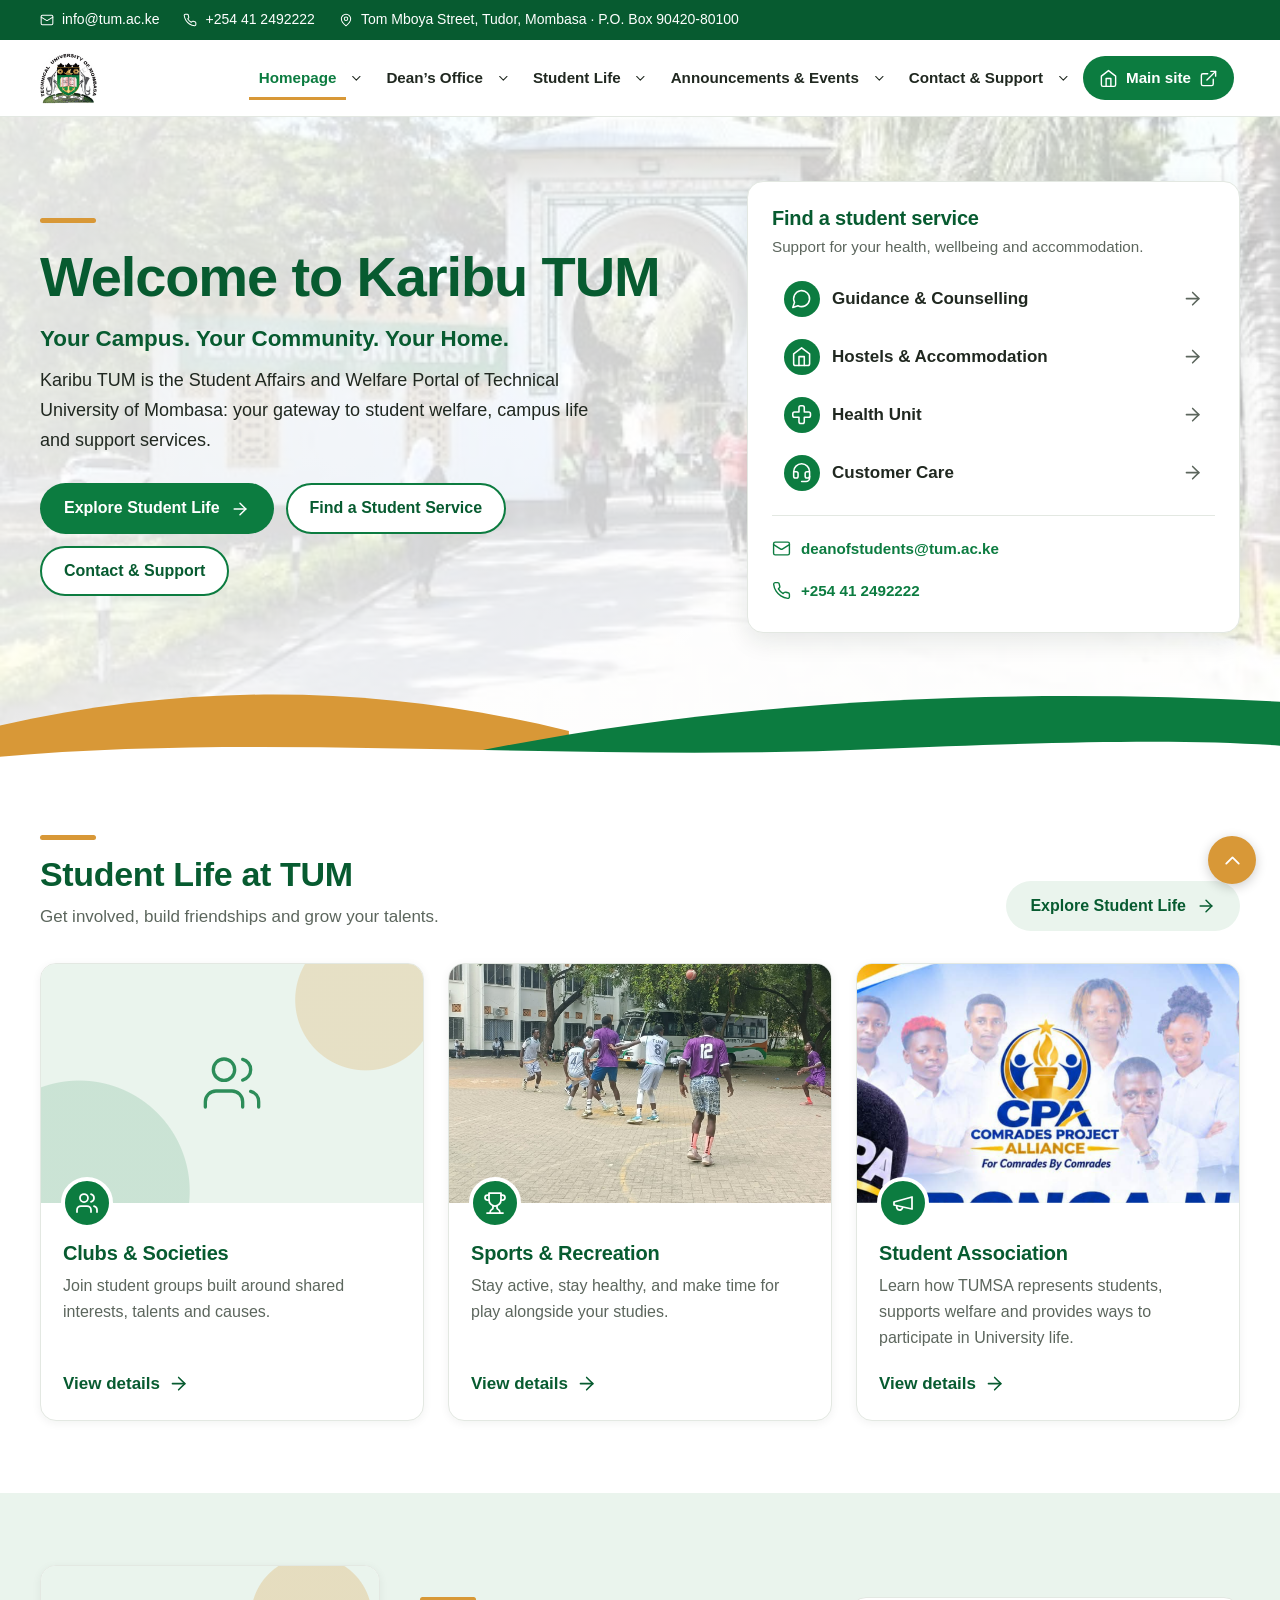
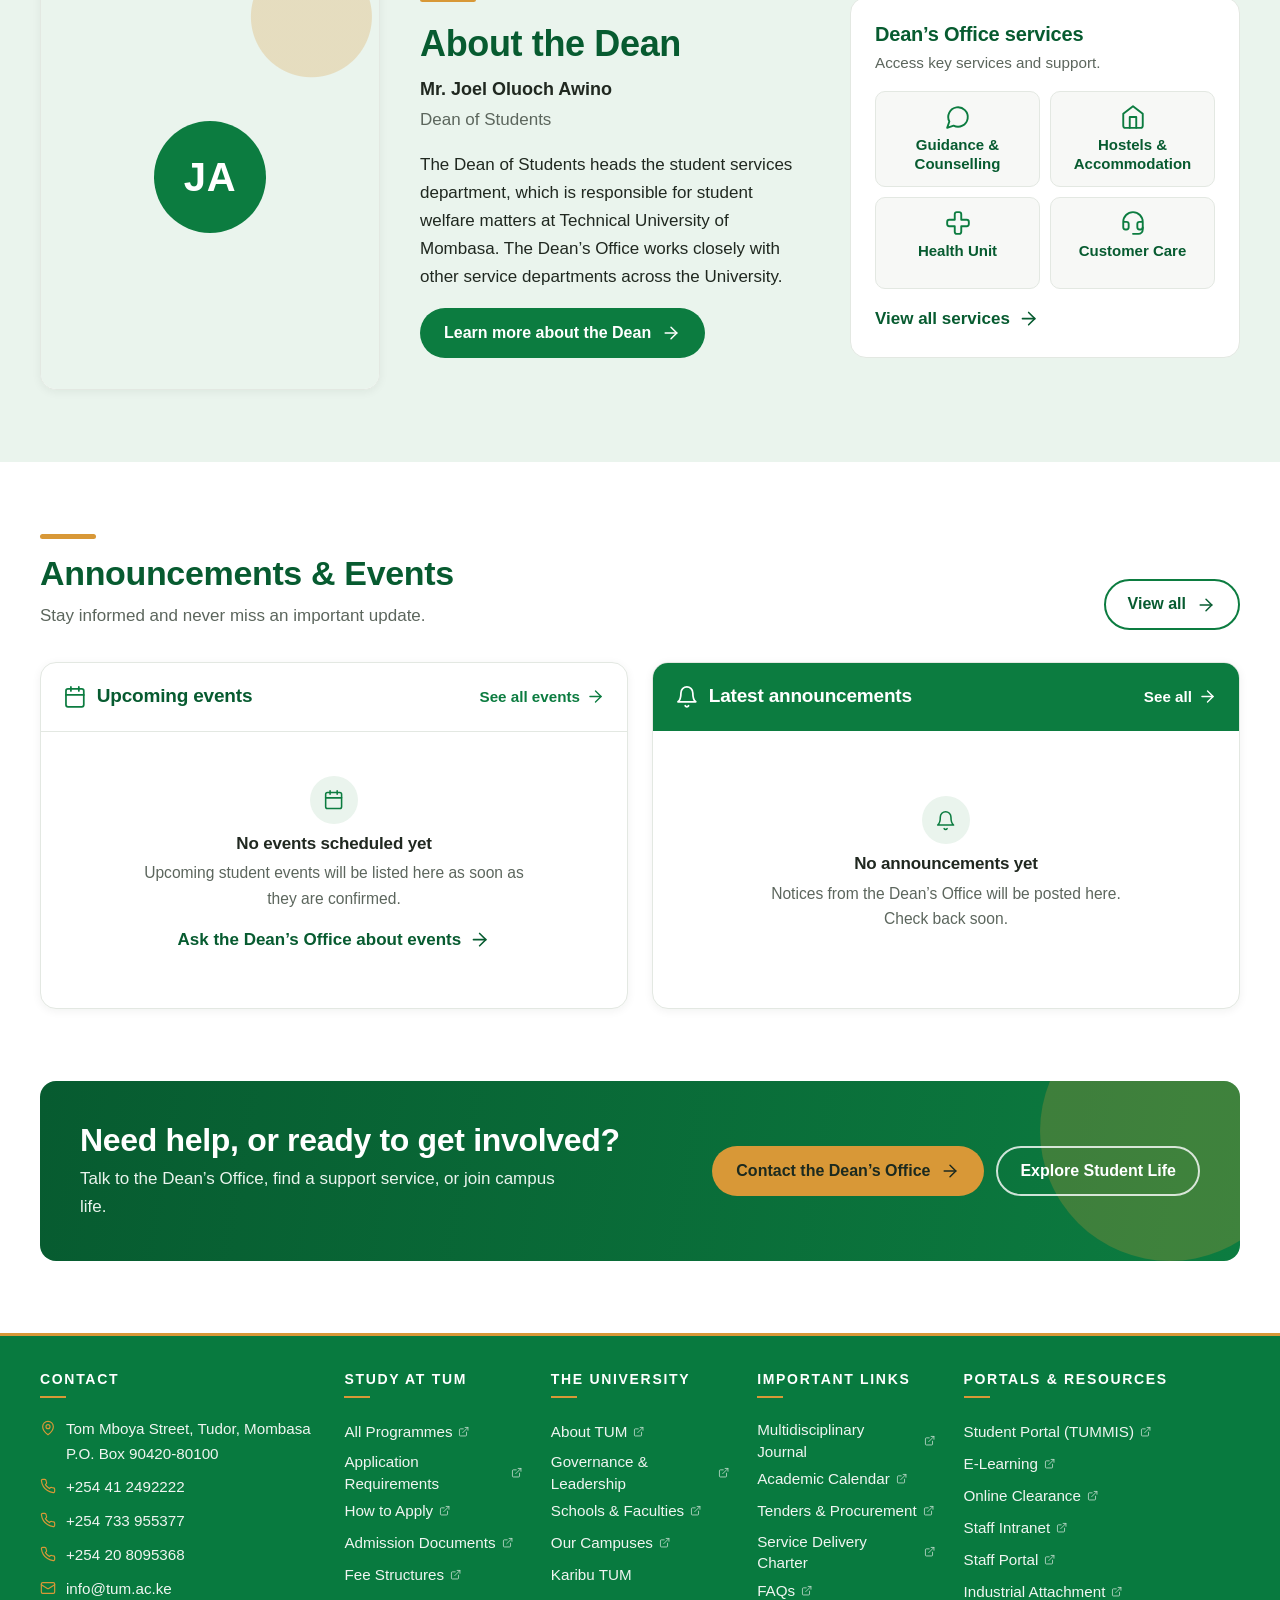
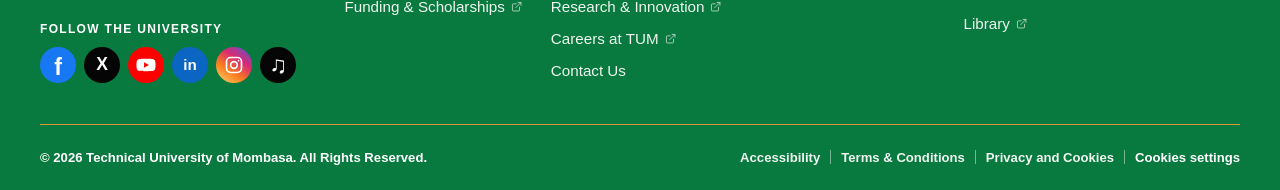
==== index.html @ f5661e84 "Partially finished" ====
<!DOCTYPE html>
<html lang="en">
<head>
<meta charset="utf-8">
<meta name="viewport" content="width=device-width, initial-scale=1">
<title>Karibu TUM | Student Affairs and Welfare Portal, Technical University of Mombasa</title>
<meta name="description" content="Karibu TUM is the Student Affairs and Welfare Portal of Technical University of Mombasa: student life, support services, announcements and the Dean’s Office.">
<meta name="theme-color" content="#0C7C40">
<link rel="icon" href="data:image/svg+xml,%3Csvg xmlns='http://www.w3.org/2000/svg' viewBox='0 0 64 64'%3E%3Ccircle cx='32' cy='32' r='30' fill='%230C7C40'/%3E%3Ccircle cx='46' cy='18' r='7' fill='%23D89837'/%3E%3C/svg%3E">
<link rel="stylesheet" href="assets/css/styles.css">
</head>
<body>
<a class="skip-link" href="#main">Skip to main content</a>
    <div class="utility" id="top"><div class="container">
<a class="" href="mailto:info@tum.ac.ke"><svg class="icon " viewBox="0 0 24 24" aria-hidden="true" focusable="false"><rect width="20" height="16" x="2" y="4" rx="2"/><path d="m22 7-8.97 5.7a1.94 1.94 0 0 1-2.06 0L2 7"/></svg><span>info@tum.ac.ke</span></a>
<a class="" href="tel:+254412492222"><svg class="icon " viewBox="0 0 24 24" aria-hidden="true" focusable="false"><path d="M22 16.92v3a2 2 0 0 1-2.18 2 19.79 19.79 0 0 1-8.63-3.07 19.5 19.5 0 0 1-6-6 19.79 19.79 0 0 1-3.07-8.67A2 2 0 0 1 4.11 2h3a2 2 0 0 1 2 1.72c.127.96.361 1.903.7 2.81a2 2 0 0 1-.45 2.11L8.09 9.91a16 16 0 0 0 6 6l1.27-1.27a2 2 0 0 1 2.11-.45c.907.339 1.85.573 2.81.7A2 2 0 0 1 22 16.92z"/></svg><span>+254 41 2492222</span></a>
<span class="addr"><svg class="icon " viewBox="0 0 24 24" aria-hidden="true" focusable="false"><path d="M20 10c0 6-8 12-8 12s-8-6-8-12a8 8 0 0 1 16 0Z"/><circle cx="12" cy="10" r="3"/></svg><span>Tom Mboya Street, Tudor, Mombasa &middot; P.O. Box 90420-80100</span></span>
</div></div>
<header class="site-header"><div class="container header-inner">
<a class="brand" href="index.html" aria-label="Karibu TUM homepage"><img class="brand-logo" src="assets/images/TUM logo.png" alt="Technical University of Mombasa logo"></a>
<button class="nav-toggle" type="button" aria-expanded="false" aria-controls="primary-nav"><svg class="icon icon-open" viewBox="0 0 24 24" aria-hidden="true" focusable="false"><line x1="4" x2="20" y1="12" y2="12"/><line x1="4" x2="20" y1="6" y2="6"/><line x1="4" x2="20" y1="18" y2="18"/></svg><svg class="icon icon-close" viewBox="0 0 24 24" aria-hidden="true" focusable="false"><path d="M18 6 6 18"/><path d="m6 6 12 12"/></svg><span class="toggle-label">Menu</span></button>
<nav class="primary-nav" id="primary-nav" aria-label="Primary">
<ul>
<li class="nav-item"><a class="nav-link" aria-current="page" href="index.html">Homepage</a><button class="sub-toggle" type="button" aria-expanded="false" aria-controls="sub-home"><svg class="icon " viewBox="0 0 24 24" aria-hidden="true" focusable="false"><path d="m6 9 6 6 6-6"/></svg><span class="visually-hidden">Show Homepage pages</span></button><ul class="submenu" id="sub-home" hidden><li><a href="index.html#welcome">Welcome</a></li><li><a href="index.html#student-life">Student Life at TUM</a></li><li><a href="index.html#about-dean">About the Dean</a></li><li><a href="index.html#announcements-events">Announcements &amp; Events</a></li></ul></li>
<li class="nav-item"><a class="nav-link" href="deans-office/index.html">Dean’s Office</a><button class="sub-toggle" type="button" aria-expanded="false" aria-controls="sub-dean"><svg class="icon " viewBox="0 0 24 24" aria-hidden="true" focusable="false"><path d="m6 9 6 6 6-6"/></svg><span class="visually-hidden">Show Dean’s Office pages</span></button><ul class="submenu" id="sub-dean" hidden><li><a href="deans-office/index.html#about-dean">About the Dean</a></li><li><a href="deans-office/index.html#services">Dean’s Office services</a></li><li><a href="deans-office/index.html#staff">Staff</a></li></ul></li>
<li class="nav-item"><a class="nav-link" href="student-life/index.html">Student Life</a><button class="sub-toggle" type="button" aria-expanded="false" aria-controls="sub-life"><svg class="icon " viewBox="0 0 24 24" aria-hidden="true" focusable="false"><path d="m6 9 6 6 6-6"/></svg><span class="visually-hidden">Show Student Life pages</span></button><ul class="submenu" id="sub-life" hidden><li class="group-label" role="presentation">Student Life</li><li><a href="student-life/clubs-societies/index.html">Clubs &amp; Societies</a></li><li><a href="student-life/sports-recreation/index.html">Sports &amp; Recreation</a></li><li><a href="student-life/student-association/index.html">Student Association</a></li><li class="sep" role="presentation"></li><li class="group-label" role="presentation">Student Services</li><li><a href="student-services/guidance-counselling/index.html">Guidance &amp; Counselling</a></li><li><a href="student-services/hostels-accommodation/index.html">Hostels &amp; Accommodation</a></li><li><a href="student-services/health-unit/index.html">Health Unit</a></li><li><a href="student-services/customer-care/index.html">Customer Care</a></li></ul></li>
<li class="nav-item"><a class="nav-link" href="announcements-events/index.html">Announcements &amp; Events</a><button class="sub-toggle" type="button" aria-expanded="false" aria-controls="sub-news"><svg class="icon " viewBox="0 0 24 24" aria-hidden="true" focusable="false"><path d="m6 9 6 6 6-6"/></svg><span class="visually-hidden">Show Announcements &amp; Events pages</span></button><ul class="submenu" id="sub-news" hidden><li><a href="announcements-events/index.html#events">Events</a></li><li><a href="announcements-events/index.html#announcements">Announcements</a></li><li><a href="announcements-events/index.html#resources">Resources download</a></li></ul></li>
<li class="nav-item"><a class="nav-link" href="contact-support/index.html">Contact &amp; Support</a><button class="sub-toggle" type="button" aria-expanded="false" aria-controls="sub-contact"><svg class="icon " viewBox="0 0 24 24" aria-hidden="true" focusable="false"><path d="m6 9 6 6 6-6"/></svg><span class="visually-hidden">Show Contact &amp; Support pages</span></button><ul class="submenu" id="sub-contact" hidden><li><a href="contact-support/index.html#contact">Contact the Dean’s Office</a></li><li><a href="contact-support/index.html#enquiry">Send an enquiry</a></li><li><a href="student-services/guidance-counselling/index.html">Guidance &amp; Counselling</a></li></ul></li>
<li class="nav-item"><a class="nav-link nav-main" href="https://tum.ac.ke/" target="_blank" rel="noopener"><svg class="icon " viewBox="0 0 24 24" aria-hidden="true" focusable="false"><path d="m3 9 9-7 9 7v11a2 2 0 0 1-2 2H5a2 2 0 0 1-2-2z"/><polyline points="9 22 9 12 15 12 15 22"/></svg>Main site<svg class="icon " viewBox="0 0 24 24" aria-hidden="true" focusable="false"><path d="M15 3h6v6"/><path d="M10 14 21 3"/><path d="M18 13v6a2 2 0 0 1-2 2H5a2 2 0 0 1-2-2V8a2 2 0 0 1 2-2h6"/></svg><span class="visually-hidden"> (Technical University of Mombasa, opens in a new tab)</span></a></li>
</ul></nav>
</div></header>
<main id="main" tabindex="-1">
<section id="welcome" class="hero has-aside homepage-hero" aria-labelledby="page-title"><div class="hero-background" aria-hidden="true"><img src="assets/images/tum gate A.jpg" alt=""></div><svg class="hero-swoosh" viewBox="0 0 1440 120" preserveAspectRatio="none" aria-hidden="true" focusable="false"><path fill="#D89837" d="M0 78 C220 30 430 34 640 84 L640 120 L0 120 Z"/><path fill="#0C7C40" d="M470 120 C760 56 1080 34 1440 52 L1440 120 Z"/><path fill="#FFFFFF" d="M0 112 C300 86 640 118 980 104 C1180 96 1330 92 1440 100 L1440 120 L0 120 Z"/></svg><div class="container hero-inner"><div class="hero-copy"><span class="gold-bar" aria-hidden="true"></span><h1 id="page-title">Welcome to Karibu TUM</h1><p class="tagline">Your Campus. Your Community. Your Home.</p><p class="intro">Karibu TUM is the Student Affairs and Welfare Portal of Technical University of Mombasa: your gateway to student welfare, campus life and support services.</p><div class="btn-row"><a class="btn btn-primary" href="student-life/index.html">Explore Student Life <svg class="icon " viewBox="0 0 24 24" aria-hidden="true" focusable="false"><path d="M5 12h14"/><path d="m12 5 7 7-7 7"/></svg></a><a class="btn btn-secondary" href="student-life/index.html#student-services">Find a Student Service</a><a class="btn btn-secondary" href="contact-support/index.html">Contact &amp; Support</a></div></div><aside class="help-panel" aria-labelledby="help-h"><h2 id="help-h">Find a student service</h2><p>Support for your health, wellbeing and accommodation.</p><ul class="help-list"><li><a href="student-services/guidance-counselling/index.html"><span class="chip"><svg class="icon " viewBox="0 0 24 24" aria-hidden="true" focusable="false"><path d="M7.9 20A9 9 0 1 0 4 16.1L2 22Z"/></svg></span>Guidance &amp; Counselling<span class="go"><svg class="icon " viewBox="0 0 24 24" aria-hidden="true" focusable="false"><path d="M5 12h14"/><path d="m12 5 7 7-7 7"/></svg></span></a></li><li><a href="student-services/hostels-accommodation/index.html"><span class="chip"><svg class="icon " viewBox="0 0 24 24" aria-hidden="true" focusable="false"><path d="m3 9 9-7 9 7v11a2 2 0 0 1-2 2H5a2 2 0 0 1-2-2z"/><polyline points="9 22 9 12 15 12 15 22"/></svg></span>Hostels &amp; Accommodation<span class="go"><svg class="icon " viewBox="0 0 24 24" aria-hidden="true" focusable="false"><path d="M5 12h14"/><path d="m12 5 7 7-7 7"/></svg></span></a></li><li><a href="student-services/health-unit/index.html"><span class="chip"><svg class="icon " viewBox="0 0 24 24" aria-hidden="true" focusable="false"><path d="M11 2a2 2 0 0 0-2 2v5H4a2 2 0 0 0-2 2v2c0 1.1.9 2 2 2h5v5c0 1.1.9 2 2 2h2a2 2 0 0 0 2-2v-5h5a2 2 0 0 0 2-2v-2a2 2 0 0 0-2-2h-5V4a2 2 0 0 0-2-2z"/></svg></span>Health Unit<span class="go"><svg class="icon " viewBox="0 0 24 24" aria-hidden="true" focusable="false"><path d="M5 12h14"/><path d="m12 5 7 7-7 7"/></svg></span></a></li><li><a href="student-services/customer-care/index.html"><span class="chip"><svg class="icon " viewBox="0 0 24 24" aria-hidden="true" focusable="false"><path d="M3 11h3a2 2 0 0 1 2 2v3a2 2 0 0 1-2 2H5a2 2 0 0 1-2-2v-5Zm0 0a9 9 0 1 1 18 0m0 0v5a2 2 0 0 1-2 2h-1a2 2 0 0 1-2-2v-3a2 2 0 0 1 2-2h3Z"/><path d="M21 16v2a4 4 0 0 1-4 4h-5"/></svg></span>Customer Care<span class="go"><svg class="icon " viewBox="0 0 24 24" aria-hidden="true" focusable="false"><path d="M5 12h14"/><path d="m12 5 7 7-7 7"/></svg></span></a></li></ul><div class="help-contact"><a class="" href="mailto:deanofstudents@tum.ac.ke"><svg class="icon " viewBox="0 0 24 24" aria-hidden="true" focusable="false"><rect width="20" height="16" x="2" y="4" rx="2"/><path d="m22 7-8.97 5.7a1.94 1.94 0 0 1-2.06 0L2 7"/></svg><span>deanofstudents@tum.ac.ke</span></a><a class="" href="tel:+254412492222"><svg class="icon " viewBox="0 0 24 24" aria-hidden="true" focusable="false"><path d="M22 16.92v3a2 2 0 0 1-2.18 2 19.79 19.79 0 0 1-8.63-3.07 19.5 19.5 0 0 1-6-6 19.79 19.79 0 0 1-3.07-8.67A2 2 0 0 1 4.11 2h3a2 2 0 0 1 2 1.72c.127.96.361 1.903.7 2.81a2 2 0 0 1-.45 2.11L8.09 9.91a16 16 0 0 0 6 6l1.27-1.27a2 2 0 0 1 2.11-.45c.907.339 1.85.573 2.81.7A2 2 0 0 1 22 16.92z"/></svg><span>+254 41 2492222</span></a></div></aside></div></section><section class="section" id="student-life" aria-labelledby="life-h"><div class="container"><div class="section-head"><div><span class="gold-bar" aria-hidden="true"></span><h2 id="life-h">Student Life at TUM</h2><p>Get involved, build friendships and grow your talents.</p></div><a class="btn btn-soft" href="student-life/index.html">Explore Student Life <svg class="icon " viewBox="0 0 24 24" aria-hidden="true" focusable="false"><path d="M5 12h14"/><path d="m12 5 7 7-7 7"/></svg></a></div><div class="grid grid-3"><article class="card"><div class="card-media"><div class="card-media-inner"><div class="visual" aria-hidden="true"><svg class="icon " viewBox="0 0 24 24" aria-hidden="true" focusable="false"><path d="M16 21v-2a4 4 0 0 0-4-4H6a4 4 0 0 0-4 4v2"/><circle cx="9" cy="7" r="4"/><path d="M22 21v-2a4 4 0 0 0-3-3.87"/><path d="M16 3.13a4 4 0 0 1 0 7.75"/></svg></div></div><span class="card-badge" aria-hidden="true"><svg class="icon " viewBox="0 0 24 24" aria-hidden="true" focusable="false"><path d="M16 21v-2a4 4 0 0 0-4-4H6a4 4 0 0 0-4 4v2"/><circle cx="9" cy="7" r="4"/><path d="M22 21v-2a4 4 0 0 0-3-3.87"/><path d="M16 3.13a4 4 0 0 1 0 7.75"/></svg></span></div><div class="card-body"><h3><a href="student-life/clubs-societies/index.html">Clubs &amp; Societies</a></h3><p>Join student groups built around shared interests, talents and causes.</p><span class="card-action" aria-hidden="true">View details <svg class="icon " viewBox="0 0 24 24" aria-hidden="true" focusable="false"><path d="M5 12h14"/><path d="m12 5 7 7-7 7"/></svg></span></div></article><article class="card"><div class="card-media"><div class="card-media-inner"><img src="assets/images/student-life/games 04.jpeg" alt="Technical University of Mombasa students playing basketball on campus" loading="lazy"></div><span class="card-badge" aria-hidden="true"><svg class="icon " viewBox="0 0 24 24" aria-hidden="true" focusable="false"><path d="M6 9H4.5a2.5 2.5 0 0 1 0-5H6"/><path d="M18 9h1.5a2.5 2.5 0 0 0 0-5H18"/><path d="M4 22h16"/><path d="M10 14.66V17c0 .55-.47.98-.97 1.21C7.85 18.75 7 20.24 7 22"/><path d="M14 14.66V17c0 .55.47.98.97 1.21C16.15 18.75 17 20.24 17 22"/><path d="M18 2H6v7a6 6 0 0 0 12 0V2Z"/></svg></span></div><div class="card-body"><h3><a href="student-life/sports-recreation/index.html">Sports &amp; Recreation</a></h3><p>Stay active, stay healthy, and make time for play alongside your studies.</p><span class="card-action" aria-hidden="true">View details <svg class="icon " viewBox="0 0 24 24" aria-hidden="true" focusable="false"><path d="M5 12h14"/><path d="m12 5 7 7-7 7"/></svg></span></div></article><article class="card"><div class="card-media"><div class="card-media-inner"><img src="screenshots/tumsa.png" alt="TUMSA Comrades Project Alliance student banner" loading="lazy"></div><span class="card-badge" aria-hidden="true"><svg class="icon " viewBox="0 0 24 24" aria-hidden="true" focusable="false"><path d="m3 11 18-5v12L3 14v-3z"/><path d="M11.6 16.8a3 3 0 1 1-5.8-1.6"/></svg></span></div><div class="card-body"><h3><a href="student-life/student-association/index.html">Student Association</a></h3><p>Learn how TUMSA represents students, supports welfare and provides ways to participate in University life.</p><span class="card-action" aria-hidden="true">View details <svg class="icon " viewBox="0 0 24 24" aria-hidden="true" focusable="false"><path d="M5 12h14"/><path d="m12 5 7 7-7 7"/></svg></span></div></article></div></div></section><section class="section section-green" id="about-dean" aria-labelledby="dean-h"><div class="container"><div class="dean-grid"><div class="portrait" role="img" aria-label="Mr. Joel Oluoch Awino, Dean of Students"><div class="avatar"><span class="initials" aria-hidden="true">JA</span></div></div><div class="dean-copy"><span class="gold-bar" aria-hidden="true"></span><h2 id="dean-h">About the Dean</h2><p class="dean-name">Mr. Joel Oluoch Awino</p><p class="dean-role">Dean of Students</p><p>The Dean of Students heads the student services department, which is responsible for student welfare matters at Technical University of Mombasa. The Dean’s Office works closely with other service departments across the University.</p><a class="btn btn-primary" href="deans-office/index.html#about-dean">Learn more about the Dean <svg class="icon " viewBox="0 0 24 24" aria-hidden="true" focusable="false"><path d="M5 12h14"/><path d="m12 5 7 7-7 7"/></svg></a></div><div class="side-panel"><h3>Dean’s Office services</h3><p>Access key services and support.</p><div class="mini-services"><a href="student-services/guidance-counselling/index.html"><svg class="icon " viewBox="0 0 24 24" aria-hidden="true" focusable="false"><path d="M7.9 20A9 9 0 1 0 4 16.1L2 22Z"/></svg><span>Guidance &amp; Counselling</span></a><a href="student-services/hostels-accommodation/index.html"><svg class="icon " viewBox="0 0 24 24" aria-hidden="true" focusable="false"><path d="m3 9 9-7 9 7v11a2 2 0 0 1-2 2H5a2 2 0 0 1-2-2z"/><polyline points="9 22 9 12 15 12 15 22"/></svg><span>Hostels &amp; Accommodation</span></a><a href="student-services/health-unit/index.html"><svg class="icon " viewBox="0 0 24 24" aria-hidden="true" focusable="false"><path d="M11 2a2 2 0 0 0-2 2v5H4a2 2 0 0 0-2 2v2c0 1.1.9 2 2 2h5v5c0 1.1.9 2 2 2h2a2 2 0 0 0 2-2v-5h5a2 2 0 0 0 2-2v-2a2 2 0 0 0-2-2h-5V4a2 2 0 0 0-2-2z"/></svg><span>Health Unit</span></a><a href="student-services/customer-care/index.html"><svg class="icon " viewBox="0 0 24 24" aria-hidden="true" focusable="false"><path d="M3 11h3a2 2 0 0 1 2 2v3a2 2 0 0 1-2 2H5a2 2 0 0 1-2-2v-5Zm0 0a9 9 0 1 1 18 0m0 0v5a2 2 0 0 1-2 2h-1a2 2 0 0 1-2-2v-3a2 2 0 0 1 2-2h3Z"/><path d="M21 16v2a4 4 0 0 1-4 4h-5"/></svg><span>Customer Care</span></a></div><a class="text-link" href="deans-office/index.html#services">View all services <svg class="icon " viewBox="0 0 24 24" aria-hidden="true" focusable="false"><path d="M5 12h14"/><path d="m12 5 7 7-7 7"/></svg></a></div></div></div></section><section class="section" id="announcements-events" aria-labelledby="news-h"><div class="container"><div class="section-head"><div><span class="gold-bar" aria-hidden="true"></span><h2 id="news-h">Announcements &amp; Events</h2><p>Stay informed and never miss an important update.</p></div><a class="btn btn-secondary" href="announcements-events/index.html">View all <svg class="icon " viewBox="0 0 24 24" aria-hidden="true" focusable="false"><path d="M5 12h14"/><path d="m12 5 7 7-7 7"/></svg></a></div><div class="two-col"><section class="panel" aria-labelledby="ev-h"><div class="panel-head"><h3 id="ev-h"><svg class="icon " viewBox="0 0 24 24" aria-hidden="true" focusable="false"><rect width="18" height="18" x="3" y="4" rx="2"/><path d="M16 2v4M8 2v4M3 10h18"/></svg>Upcoming events</h3><a href="announcements-events/index.html#events">See all events <svg class="icon " viewBox="0 0 24 24" aria-hidden="true" focusable="false"><path d="M5 12h14"/><path d="m12 5 7 7-7 7"/></svg></a></div><div class="panel-body"><div class="empty" role="status"><span class="chip"><svg class="icon " viewBox="0 0 24 24" aria-hidden="true" focusable="false"><rect width="18" height="18" x="3" y="4" rx="2"/><path d="M16 2v4M8 2v4M3 10h18"/></svg></span><h4>No events scheduled yet</h4><p>Upcoming student events will be listed here as soon as they are confirmed.</p><a class="text-link" href="contact-support/index.html#enquiry">Ask the Dean’s Office about events <svg class="icon " viewBox="0 0 24 24" aria-hidden="true" focusable="false"><path d="M5 12h14"/><path d="m12 5 7 7-7 7"/></svg></a></div></div></section><section class="panel" aria-labelledby="an-h"><div class="panel-head green on-dark"><h3 id="an-h"><svg class="icon " viewBox="0 0 24 24" aria-hidden="true" focusable="false"><path d="M6 8a6 6 0 0 1 12 0c0 7 3 9 3 9H3s3-2 3-9"/><path d="M10.3 21a1.94 1.94 0 0 0 3.4 0"/></svg>Latest announcements</h3><a href="announcements-events/index.html#announcements">See all <svg class="icon " viewBox="0 0 24 24" aria-hidden="true" focusable="false"><path d="M5 12h14"/><path d="m12 5 7 7-7 7"/></svg></a></div><div class="panel-body"><div class="empty" role="status"><span class="chip"><svg class="icon " viewBox="0 0 24 24" aria-hidden="true" focusable="false"><path d="M6 8a6 6 0 0 1 12 0c0 7 3 9 3 9H3s3-2 3-9"/><path d="M10.3 21a1.94 1.94 0 0 0 3.4 0"/></svg></span><h4>No announcements yet</h4><p>Notices from the Dean’s Office will be posted here. Check back soon.</p></div></div></section></div></div></section><div class="cta-wrap"><div class="container"><section class="cta on-dark" aria-labelledby="cta-h"><div><h2 id="cta-h">Need help, or ready to get involved?</h2><p>Talk to the Dean’s Office, find a support service, or join campus life.</p></div><div class="btn-row"><a class="btn btn-gold" href="contact-support/index.html">Contact the Dean’s Office <svg class="icon " viewBox="0 0 24 24" aria-hidden="true" focusable="false"><path d="M5 12h14"/><path d="m12 5 7 7-7 7"/></svg></a><a class="btn btn-outline-light" href="student-life/index.html">Explore Student Life</a></div></section></div></div>
</main>
<footer class="site-footer on-dark"><div class="container">
<div class="footer-top">
<div class="footer-col footer-contact-col"><h2>Contact</h2>
<div class="footer-contact">
<span><svg class="icon " viewBox="0 0 24 24" aria-hidden="true" focusable="false"><path d="M20 10c0 6-8 12-8 12s-8-6-8-12a8 8 0 0 1 16 0Z"/><circle cx="12" cy="10" r="3"/></svg><span>Tom Mboya Street, Tudor, Mombasa<br>P.O. Box 90420-80100</span></span>
<a href="tel:+254412492222"><svg class="icon " viewBox="0 0 24 24" aria-hidden="true" focusable="false"><path d="M22 16.92v3a2 2 0 0 1-2.18 2 19.79 19.79 0 0 1-8.63-3.07 19.5 19.5 0 0 1-6-6 19.79 19.79 0 0 1-3.07-8.67A2 2 0 0 1 4.11 2h3a2 2 0 0 1 2 1.72c.127.96.361 1.903.7 2.81a2 2 0 0 1-.45 2.11L8.09 9.91a16 16 0 0 0 6 6l1.27-1.27a2 2 0 0 1 2.11-.45c.907.339 1.85.573 2.81.7A2 2 0 0 1 22 16.92z"/></svg><span>+254 41 2492222</span></a><a href="tel:+254733955377"><svg class="icon " viewBox="0 0 24 24" aria-hidden="true" focusable="false"><path d="M22 16.92v3a2 2 0 0 1-2.18 2 19.79 19.79 0 0 1-8.63-3.07 19.5 19.5 0 0 1-6-6 19.79 19.79 0 0 1-3.07-8.67A2 2 0 0 1 4.11 2h3a2 2 0 0 1 2 1.72c.127.96.361 1.903.7 2.81a2 2 0 0 1-.45 2.11L8.09 9.91a16 16 0 0 0 6 6l1.27-1.27a2 2 0 0 1 2.11-.45c.907.339 1.85.573 2.81.7A2 2 0 0 1 22 16.92z"/></svg><span>+254 733 955377</span></a><a href="tel:+254208095368"><svg class="icon " viewBox="0 0 24 24" aria-hidden="true" focusable="false"><path d="M22 16.92v3a2 2 0 0 1-2.18 2 19.79 19.79 0 0 1-8.63-3.07 19.5 19.5 0 0 1-6-6 19.79 19.79 0 0 1-3.07-8.67A2 2 0 0 1 4.11 2h3a2 2 0 0 1 2 1.72c.127.96.361 1.903.7 2.81a2 2 0 0 1-.45 2.11L8.09 9.91a16 16 0 0 0 6 6l1.27-1.27a2 2 0 0 1 2.11-.45c.907.339 1.85.573 2.81.7A2 2 0 0 1 22 16.92z"/></svg><span>+254 20 8095368</span></a>
<a class="" href="mailto:info@tum.ac.ke"><svg class="icon " viewBox="0 0 24 24" aria-hidden="true" focusable="false"><rect width="20" height="16" x="2" y="4" rx="2"/><path d="m22 7-8.97 5.7a1.94 1.94 0 0 1-2.06 0L2 7"/></svg><span>info@tum.ac.ke</span></a>
</div>
<h3 class="footer-follow-title">Follow the University</h3>
<div class="footer-social" aria-label="University social media"><span class="social-icon facebook" role="img" aria-label="Facebook">f</span><span class="social-icon x" role="img" aria-label="X">X</span><span class="social-icon youtube" role="img" aria-label="YouTube"><svg viewBox="0 0 24 24" aria-hidden="true"><path d="M23 7.2a3 3 0 0 0-2.1-2.1C19 4.6 12 4.6 12 4.6s-7 0-8.9.5A3 3 0 0 0 1 7.2 31 31 0 0 0 .5 12a31 31 0 0 0 .5 4.8 3 3 0 0 0 2.1 2.1c1.9.5 8.9.5 8.9.5s7 0 8.9-.5a3 3 0 0 0 2.1-2.1A31 31 0 0 0 23.5 12a31 31 0 0 0-.5-4.8ZM9.7 15.3V8.7l5.8 3.3-5.8 3.3Z"/></svg></span><span class="social-icon linkedin" role="img" aria-label="LinkedIn">in</span><span class="social-icon instagram" role="img" aria-label="Instagram"><svg viewBox="0 0 24 24" aria-hidden="true"><rect x="3" y="3" width="18" height="18" rx="5"/><circle cx="12" cy="12" r="4"/><circle class="instagram-dot" cx="17.5" cy="6.8" r="1"/></svg></span><span class="social-icon tiktok" role="img" aria-label="TikTok">&#9835;</span></div>
</div>
<div class="footer-col"><h2>Study at TUM</h2><ul>
<li><a href="https://tum.ac.ke/" target="_blank" rel="noopener">All Programmes <svg class="icon " viewBox="0 0 24 24" aria-hidden="true" focusable="false"><path d="M15 3h6v6"/><path d="M10 14 21 3"/><path d="M18 13v6a2 2 0 0 1-2 2H5a2 2 0 0 1-2-2V8a2 2 0 0 1 2-2h6"/></svg><span class="visually-hidden"> (opens in a new tab)</span></a></li>
<li><a href="https://tum.ac.ke/" target="_blank" rel="noopener">Application Requirements <svg class="icon " viewBox="0 0 24 24" aria-hidden="true" focusable="false"><path d="M15 3h6v6"/><path d="M10 14 21 3"/><path d="M18 13v6a2 2 0 0 1-2 2H5a2 2 0 0 1-2-2V8a2 2 0 0 1 2-2h6"/></svg><span class="visually-hidden"> (opens in a new tab)</span></a></li>
<li><a href="https://tum.ac.ke/" target="_blank" rel="noopener">How to Apply <svg class="icon " viewBox="0 0 24 24" aria-hidden="true" focusable="false"><path d="M15 3h6v6"/><path d="M10 14 21 3"/><path d="M18 13v6a2 2 0 0 1-2 2H5a2 2 0 0 1-2-2V8a2 2 0 0 1 2-2h6"/></svg><span class="visually-hidden"> (opens in a new tab)</span></a></li>
<li><a href="https://tum.ac.ke/" target="_blank" rel="noopener">Admission Documents <svg class="icon " viewBox="0 0 24 24" aria-hidden="true" focusable="false"><path d="M15 3h6v6"/><path d="M10 14 21 3"/><path d="M18 13v6a2 2 0 0 1-2 2H5a2 2 0 0 1-2-2V8a2 2 0 0 1 2-2h6"/></svg><span class="visually-hidden"> (opens in a new tab)</span></a></li>
<li><a href="https://tum.ac.ke/" target="_blank" rel="noopener">Fee Structures <svg class="icon " viewBox="0 0 24 24" aria-hidden="true" focusable="false"><path d="M15 3h6v6"/><path d="M10 14 21 3"/><path d="M18 13v6a2 2 0 0 1-2 2H5a2 2 0 0 1-2-2V8a2 2 0 0 1 2-2h6"/></svg><span class="visually-hidden"> (opens in a new tab)</span></a></li>
<li><a href="https://tum.ac.ke/" target="_blank" rel="noopener">Funding &amp; Scholarships <svg class="icon " viewBox="0 0 24 24" aria-hidden="true" focusable="false"><path d="M15 3h6v6"/><path d="M10 14 21 3"/><path d="M18 13v6a2 2 0 0 1-2 2H5a2 2 0 0 1-2-2V8a2 2 0 0 1 2-2h6"/></svg><span class="visually-hidden"> (opens in a new tab)</span></a></li>
</ul></div>
<div class="footer-col"><h2>The University</h2><ul>
<li><a href="https://tum.ac.ke/" target="_blank" rel="noopener">About TUM <svg class="icon " viewBox="0 0 24 24" aria-hidden="true" focusable="false"><path d="M15 3h6v6"/><path d="M10 14 21 3"/><path d="M18 13v6a2 2 0 0 1-2 2H5a2 2 0 0 1-2-2V8a2 2 0 0 1 2-2h6"/></svg><span class="visually-hidden"> (opens in a new tab)</span></a></li>
<li><a href="https://tum.ac.ke/" target="_blank" rel="noopener">Governance &amp; Leadership <svg class="icon " viewBox="0 0 24 24" aria-hidden="true" focusable="false"><path d="M15 3h6v6"/><path d="M10 14 21 3"/><path d="M18 13v6a2 2 0 0 1-2 2H5a2 2 0 0 1-2-2V8a2 2 0 0 1 2-2h6"/></svg><span class="visually-hidden"> (opens in a new tab)</span></a></li>
<li><a href="https://tum.ac.ke/" target="_blank" rel="noopener">Schools &amp; Faculties <svg class="icon " viewBox="0 0 24 24" aria-hidden="true" focusable="false"><path d="M15 3h6v6"/><path d="M10 14 21 3"/><path d="M18 13v6a2 2 0 0 1-2 2H5a2 2 0 0 1-2-2V8a2 2 0 0 1 2-2h6"/></svg><span class="visually-hidden"> (opens in a new tab)</span></a></li>
<li><a href="https://tum.ac.ke/" target="_blank" rel="noopener">Our Campuses <svg class="icon " viewBox="0 0 24 24" aria-hidden="true" focusable="false"><path d="M15 3h6v6"/><path d="M10 14 21 3"/><path d="M18 13v6a2 2 0 0 1-2 2H5a2 2 0 0 1-2-2V8a2 2 0 0 1 2-2h6"/></svg><span class="visually-hidden"> (opens in a new tab)</span></a></li>
<li><a href="index.html">Karibu TUM</a></li>
<li><a href="https://tum.ac.ke/" target="_blank" rel="noopener">Research &amp; Innovation <svg class="icon " viewBox="0 0 24 24" aria-hidden="true" focusable="false"><path d="M15 3h6v6"/><path d="M10 14 21 3"/><path d="M18 13v6a2 2 0 0 1-2 2H5a2 2 0 0 1-2-2V8a2 2 0 0 1 2-2h6"/></svg><span class="visually-hidden"> (opens in a new tab)</span></a></li>
<li><a href="https://tum.ac.ke/" target="_blank" rel="noopener">Careers at TUM <svg class="icon " viewBox="0 0 24 24" aria-hidden="true" focusable="false"><path d="M15 3h6v6"/><path d="M10 14 21 3"/><path d="M18 13v6a2 2 0 0 1-2 2H5a2 2 0 0 1-2-2V8a2 2 0 0 1 2-2h6"/></svg><span class="visually-hidden"> (opens in a new tab)</span></a></li>
<li><a href="contact-support/index.html">Contact Us</a></li>
</ul></div>
<div class="footer-col"><h2>Important Links</h2><ul>
<li><a href="https://tum.ac.ke/" target="_blank" rel="noopener">Multidisciplinary Journal <svg class="icon " viewBox="0 0 24 24" aria-hidden="true" focusable="false"><path d="M15 3h6v6"/><path d="M10 14 21 3"/><path d="M18 13v6a2 2 0 0 1-2 2H5a2 2 0 0 1-2-2V8a2 2 0 0 1 2-2h6"/></svg><span class="visually-hidden"> (opens in a new tab)</span></a></li>
<li><a href="https://tum.ac.ke/" target="_blank" rel="noopener">Academic Calendar <svg class="icon " viewBox="0 0 24 24" aria-hidden="true" focusable="false"><path d="M15 3h6v6"/><path d="M10 14 21 3"/><path d="M18 13v6a2 2 0 0 1-2 2H5a2 2 0 0 1-2-2V8a2 2 0 0 1 2-2h6"/></svg><span class="visually-hidden"> (opens in a new tab)</span></a></li>
<li><a href="https://tum.ac.ke/" target="_blank" rel="noopener">Tenders &amp; Procurement <svg class="icon " viewBox="0 0 24 24" aria-hidden="true" focusable="false"><path d="M15 3h6v6"/><path d="M10 14 21 3"/><path d="M18 13v6a2 2 0 0 1-2 2H5a2 2 0 0 1-2-2V8a2 2 0 0 1 2-2h6"/></svg><span class="visually-hidden"> (opens in a new tab)</span></a></li>
<li><a href="https://tum.ac.ke/" target="_blank" rel="noopener">Service Delivery Charter <svg class="icon " viewBox="0 0 24 24" aria-hidden="true" focusable="false"><path d="M15 3h6v6"/><path d="M10 14 21 3"/><path d="M18 13v6a2 2 0 0 1-2 2H5a2 2 0 0 1-2-2V8a2 2 0 0 1 2-2h6"/></svg><span class="visually-hidden"> (opens in a new tab)</span></a></li>
<li><a href="https://tum.ac.ke/" target="_blank" rel="noopener">FAQs <svg class="icon " viewBox="0 0 24 24" aria-hidden="true" focusable="false"><path d="M15 3h6v6"/><path d="M10 14 21 3"/><path d="M18 13v6a2 2 0 0 1-2 2H5a2 2 0 0 1-2-2V8a2 2 0 0 1 2-2h6"/></svg><span class="visually-hidden"> (opens in a new tab)</span></a></li>
</ul></div>
<div class="footer-col"><h2>Portals &amp; Resources</h2><ul>
<li><a href="https://tum.ac.ke/" target="_blank" rel="noopener">Student Portal (TUMMIS) <svg class="icon " viewBox="0 0 24 24" aria-hidden="true" focusable="false"><path d="M15 3h6v6"/><path d="M10 14 21 3"/><path d="M18 13v6a2 2 0 0 1-2 2H5a2 2 0 0 1-2-2V8a2 2 0 0 1 2-2h6"/></svg><span class="visually-hidden"> (opens in a new tab)</span></a></li>
<li><a href="https://tum.ac.ke/" target="_blank" rel="noopener">E-Learning <svg class="icon " viewBox="0 0 24 24" aria-hidden="true" focusable="false"><path d="M15 3h6v6"/><path d="M10 14 21 3"/><path d="M18 13v6a2 2 0 0 1-2 2H5a2 2 0 0 1-2-2V8a2 2 0 0 1 2-2h6"/></svg><span class="visually-hidden"> (opens in a new tab)</span></a></li>
<li><a href="https://tum.ac.ke/" target="_blank" rel="noopener">Online Clearance <svg class="icon " viewBox="0 0 24 24" aria-hidden="true" focusable="false"><path d="M15 3h6v6"/><path d="M10 14 21 3"/><path d="M18 13v6a2 2 0 0 1-2 2H5a2 2 0 0 1-2-2V8a2 2 0 0 1 2-2h6"/></svg><span class="visually-hidden"> (opens in a new tab)</span></a></li>
<li><a href="https://tum.ac.ke/" target="_blank" rel="noopener">Staff Intranet <svg class="icon " viewBox="0 0 24 24" aria-hidden="true" focusable="false"><path d="M15 3h6v6"/><path d="M10 14 21 3"/><path d="M18 13v6a2 2 0 0 1-2 2H5a2 2 0 0 1-2-2V8a2 2 0 0 1 2-2h6"/></svg><span class="visually-hidden"> (opens in a new tab)</span></a></li>
<li><a href="https://tum.ac.ke/" target="_blank" rel="noopener">Staff Portal <svg class="icon " viewBox="0 0 24 24" aria-hidden="true" focusable="false"><path d="M15 3h6v6"/><path d="M10 14 21 3"/><path d="M18 13v6a2 2 0 0 1-2 2H5a2 2 0 0 1-2-2V8a2 2 0 0 1 2-2h6"/></svg><span class="visually-hidden"> (opens in a new tab)</span></a></li>
<li><a href="https://tum.ac.ke/" target="_blank" rel="noopener">Industrial Attachment <svg class="icon " viewBox="0 0 24 24" aria-hidden="true" focusable="false"><path d="M15 3h6v6"/><path d="M10 14 21 3"/><path d="M18 13v6a2 2 0 0 1-2 2H5a2 2 0 0 1-2-2V8a2 2 0 0 1 2-2h6"/></svg><span class="visually-hidden"> (opens in a new tab)</span></a></li>
<li><a href="https://tum.ac.ke/" target="_blank" rel="noopener">Library <svg class="icon " viewBox="0 0 24 24" aria-hidden="true" focusable="false"><path d="M15 3h6v6"/><path d="M10 14 21 3"/><path d="M18 13v6a2 2 0 0 1-2 2H5a2 2 0 0 1-2-2V8a2 2 0 0 1 2-2h6"/></svg><span class="visually-hidden"> (opens in a new tab)</span></a></li>
</ul></div>
</div>
<div class="footer-bottom"><span>&copy; 2026 Technical University of Mombasa. All Rights Reserved.</span>
<nav aria-label="Legal and accessibility">
<ul>
<li><a href="https://tum.ac.ke/" target="_blank" rel="noopener">Accessibility</a></li>
<li><a href="https://tum.ac.ke/" target="_blank" rel="noopener">Terms &amp; Conditions</a></li>
<li><a href="https://tum.ac.ke/" target="_blank" rel="noopener">Privacy and Cookies</a></li>
<li><span>Cookies settings</span></li>
</ul>
</nav></div>
</div></footer>
<a class="back-to-top" href="#top" aria-label="Back to top"><svg class="icon " viewBox="0 0 24 24" aria-hidden="true" focusable="false"><path d="m6 9 6 6 6-6"/></svg></a>

<script src="assets/js/main.js" defer></script>
</body>
</html>
---- assets/css/styles.css ----
/* Karibu TUM — styles. Tokens from design.md (provisional values). */
:root {
  --brand-green: #0C7C40;
  --brand-gold: #D89837;
  --brand-warm: #EFCDAD;

  --color-bg: #FFFFFF;
  --color-surface: #F7F8F6;
  --color-text: #202820;
  --color-muted: #5C665D;
  --color-border: #E3E8E2;
  --color-green-dark: #075B30;
  --color-green-soft: #EAF4ED;
  --color-gold-soft: #FBF2E6;
  --color-footer: #06452A;

  --font-sans: Inter, "Segoe UI", Roboto, Arial, sans-serif;

  --container-max: 1200px;
  --page-gutter: 24px;
  --section-space: 72px;

  --radius-sm: 6px;
  --radius-md: 10px;
  --radius-lg: 16px;
  --radius-pill: 999px;

  --shadow-card: 0 2px 10px rgba(20, 40, 25, 0.06);
  --shadow-lift: 0 8px 24px rgba(20, 40, 25, 0.10);
  --header-h: 76px;
}

*, *::before, *::after { box-sizing: border-box; }
html { scroll-behavior: smooth; scroll-padding-top: calc(var(--header-h) + 16px); -webkit-text-size-adjust: 100%; }
body {
  margin: 0;
  font-family: var(--font-sans);
  font-size: 1.0625rem;
  line-height: 1.65;
  color: var(--color-text);
  background: var(--color-bg);
  overflow-x: hidden;
}
img, svg { max-width: 100%; display: block; }
h1, h2, h3, h4 { line-height: 1.2; margin: 0; color: var(--color-green-dark); letter-spacing: -0.01em; text-wrap: balance; }
p { margin: 0 0 1em; }
ul { margin: 0; padding: 0; list-style: none; }
a { color: var(--brand-green); text-underline-offset: 3px; }
a:hover { color: var(--color-green-dark); }
:focus-visible { outline: 3px solid var(--color-green-dark); outline-offset: 3px; border-radius: 4px; }
.on-dark :focus-visible { outline-color: #fff; }

.container { width: 100%; max-width: calc(var(--container-max) + var(--page-gutter) * 2); margin-inline: auto; padding-inline: var(--page-gutter); }
.visually-hidden { position: absolute !important; width: 1px; height: 1px; margin: -1px; padding: 0; overflow: hidden; clip: rect(0 0 0 0); white-space: nowrap; border: 0; }
.skip-link { position: absolute; left: 12px; top: -60px; z-index: 200; background: var(--color-green-dark); color: #fff; padding: 12px 18px; border-radius: var(--radius-md); font-weight: 600; text-decoration: none; }
.skip-link:focus { top: 12px; color: #fff; }

.icon { width: 1.25em; height: 1.25em; flex: none; fill: none; stroke: currentColor; stroke-width: 1.75; stroke-linecap: round; stroke-linejoin: round; }

/* ---------- Utility strip ---------- */
.utility { background: var(--color-green-dark); color: #fff; font-size: 0.875rem; }
.utility .container { display: flex; flex-wrap: wrap; gap: 4px 24px; padding-block: 6px; align-items: center; }
.utility a { color: #fff; text-decoration: none; display: inline-flex; align-items: center; gap: 8px; min-height: 28px; }
.utility a:hover { text-decoration: underline; color: #fff; }
.utility .icon { width: 1em; height: 1em; }
.utility .addr { display: inline-flex; align-items: center; gap: 8px; }

/* ---------- Header ---------- */
.site-header { position: sticky; top: 0; z-index: 100; background: rgba(255,255,255,0.98); border-bottom: 1px solid var(--color-border); }
.header-inner { display: flex; align-items: center; justify-content: space-between; gap: 16px; min-height: var(--header-h); }
.brand { display: flex; align-items: center; gap: 14px; text-decoration: none; color: var(--color-green-dark); flex: none; padding-block: 8px; }
.brand-logo { height: 52px; width: auto; }
.brand-text { display: flex; flex-direction: column; line-height: 1.15; }
.brand-text .uni { font-size: 0.8125rem; font-weight: 700; letter-spacing: 0.01em; color: var(--color-text); }
.brand-text .portal { font-size: 1.375rem; font-weight: 800; color: var(--color-green-dark); }
.brand-divider { width: 1px; align-self: stretch; background: var(--color-border); margin-block: 10px; }

.nav-toggle { display: none; align-items: center; gap: 10px; min-height: 44px; padding: 8px 16px; border: 1px solid var(--color-border); background: #fff; border-radius: var(--radius-pill); font: inherit; font-weight: 600; color: var(--color-green-dark); cursor: pointer; }
.nav-toggle .icon-close { display: none; }
.nav-toggle[aria-expanded="true"] .icon-open { display: none; }
.nav-toggle[aria-expanded="true"] .icon-close { display: block; }

.primary-nav > ul { display: flex; align-items: center; gap: 4px; }
.nav-item { display: flex; align-items: center; position: relative; }
.nav-link { display: inline-flex; align-items: center; gap: 8px; min-height: 44px; padding: 8px 10px; font-size: 0.95rem; font-weight: 600; color: var(--color-text); text-decoration: none; border-radius: var(--radius-md); white-space: nowrap; }
.nav-link:hover { color: var(--color-green-dark); background: var(--color-green-soft); }
.nav-link[aria-current="page"] { color: var(--brand-green); box-shadow: inset 0 -3px 0 var(--brand-gold); border-radius: var(--radius-md) var(--radius-md) 0 0; }
.nav-link.nav-main { background: var(--brand-green); color: #fff; border-radius: var(--radius-pill); padding-inline: 16px; margin-right: 6px; }
.nav-link.nav-main:hover { background: var(--color-green-dark); color: #fff; }
.sub-toggle { display: inline-flex; align-items: center; justify-content: center; width: 32px; min-height: 44px; margin-left: -6px; padding: 0; border: 0; background: transparent; color: var(--color-text); border-radius: var(--radius-md); cursor: pointer; }
.sub-toggle:hover { background: var(--color-green-soft); color: var(--color-green-dark); }
.sub-toggle .icon { width: 1.1em; height: 1.1em; transition: transform .15s ease; }
.sub-toggle[aria-expanded="true"] .icon { transform: rotate(180deg); }

.submenu { position: absolute; top: calc(100% + 6px); right: 0; min-width: 270px; background: #fff; border: 1px solid var(--color-border); border-radius: var(--radius-lg); box-shadow: var(--shadow-lift); padding: 10px; z-index: 120; }
.submenu[hidden] { display: none; }
.submenu .group-label { padding: 8px 12px 4px; font-size: 0.8125rem; font-weight: 700; color: var(--color-muted); }
.submenu a { display: flex; align-items: center; min-height: 44px; padding: 8px 12px; text-decoration: none; color: var(--color-text); font-weight: 500; border-radius: var(--radius-md); font-size: 0.95rem; }
.submenu a:hover { background: var(--color-green-soft); color: var(--color-green-dark); }
.submenu .sep { height: 1px; background: var(--color-border); margin: 6px 4px; }

@media (max-width: 1100px) {
  .nav-toggle { display: inline-flex; }
  .primary-nav { position: absolute; left: 0; right: 0; top: 100%; background: #fff; border-bottom: 1px solid var(--color-border); box-shadow: var(--shadow-lift); max-height: calc(100vh - var(--header-h)); overflow-y: auto; }
  .primary-nav[hidden] { display: none; }
  .primary-nav > ul { flex-direction: column; align-items: stretch; gap: 0; padding: 12px var(--page-gutter) 20px; }
  .nav-item { flex-wrap: wrap; border-bottom: 1px solid var(--color-border); }
  .nav-item:last-child { border-bottom: 0; }
  .nav-link { flex: 1; min-height: 52px; font-size: 1.0625rem; }
  .nav-link.nav-main { margin: 10px 0; flex: 0 0 auto; }
  .nav-item:has(.nav-main) { border-bottom: 0; }
  .nav-link[aria-current="page"] { box-shadow: inset 4px 0 0 var(--brand-gold); border-radius: 0; padding-left: 14px; }
  .sub-toggle { width: 52px; min-height: 52px; margin-left: 0; }
  .submenu { position: static; flex-basis: 100%; box-shadow: none; border: 0; background: var(--color-surface); border-radius: var(--radius-md); margin-bottom: 10px; min-width: 0; }
}
@media (max-width: 520px) {
  .brand-logo { height: 42px; }
  .brand-text .portal { font-size: 1.125rem; }
  .brand-text .uni { font-size: 0.75rem; }
  .brand-divider { display: none; }
}

/* ---------- Buttons ---------- */
.btn { display: inline-flex; align-items: center; justify-content: center; gap: 10px; min-height: 48px; padding: 10px 22px; font: inherit; font-weight: 700; font-size: 1rem; text-decoration: none; border-radius: var(--radius-pill); border: 2px solid transparent; cursor: pointer; transition: background-color .15s ease, color .15s ease, border-color .15s ease, transform .15s ease; }
.btn:active { transform: translateY(1px); }
.btn-primary { background: var(--brand-green); color: #fff; }
.btn-primary:hover { background: var(--color-green-dark); color: #fff; }
.btn-secondary { background: #fff; color: var(--color-green-dark); border-color: var(--brand-green); }
.btn-secondary:hover { background: var(--color-green-soft); color: var(--color-green-dark); }
.btn-soft { background: var(--color-green-soft); color: var(--color-green-dark); }
.btn-soft:hover { background: #d9ecde; color: var(--color-green-dark); }
.btn-gold { background: var(--brand-gold); color: #1c2a1f; }
.btn-gold:hover { background: #c78729; color: #1c2a1f; }
.btn-outline-light { background: transparent; color: #fff; border-color: rgba(255,255,255,.8); }
.btn-outline-light:hover { background: rgba(255,255,255,.12); color: #fff; }
.btn[disabled] { opacity: .5; cursor: not-allowed; }
.btn-row { display: flex; flex-wrap: wrap; gap: 12px; }
.text-link { display: inline-flex; align-items: center; gap: 8px; font-weight: 700; color: var(--color-green-dark); text-decoration: none; }
.text-link:hover { text-decoration: underline; color: var(--brand-green); }

/* ---------- Hero ---------- */
.hero { position: relative; background: linear-gradient(180deg, var(--color-green-soft) 0%, #f6fbf7 70%, #fff 100%); overflow: hidden; }
.hero-inner { position: relative; z-index: 1; display: grid; gap: 40px; padding-block: 64px 130px; align-items: center; }
.hero.has-aside .hero-inner { grid-template-columns: minmax(0, 1.15fr) minmax(0, 0.85fr); }
.hero-copy { max-width: 640px; }
.gold-bar { display: block; width: 56px; height: 5px; border-radius: 3px; background: var(--brand-gold); margin-bottom: 20px; }
.hero h1 { font-size: clamp(2.25rem, 5.2vw, 3.5rem); font-weight: 800; letter-spacing: -0.02em; margin-bottom: 14px; }
.hero .tagline { font-size: clamp(1.15rem, 2vw, 1.4rem); font-weight: 700; color: var(--color-green-dark); margin-bottom: 12px; line-height: 1.35; }
.hero .intro { font-size: 1.125rem; max-width: 56ch; margin-bottom: 28px; }
.hero-swoosh { position: absolute; left: 0; right: 0; bottom: -1px; width: 100%; height: 110px; z-index: 0; pointer-events: none; }
.hero-photo { position: absolute; inset: 0 0 0 auto; width: 52%; z-index: 0; }
.hero-photo img { width: 100%; height: 100%; object-fit: cover; }
.hero-photo::after { content: ""; position: absolute; inset: 0; background: linear-gradient(90deg, var(--color-green-soft) 0%, rgba(234,244,237,0.0) 45%); }
.hero-background { position: absolute; inset: 0; z-index: 0; }
.hero-background img { width: 100%; height: 100%; object-fit: cover; object-position: center 52%; }
.hero-background::after { content: ""; position: absolute; inset: 0; background: linear-gradient(90deg, rgba(255,255,255,.88) 0%, rgba(255,255,255,.80) 52%, rgba(255,255,255,.72) 100%); }
.hero.has-photo .hero-copy { max-width: 560px; }

.help-panel { background: #fff; border: 1px solid var(--color-border); border-radius: var(--radius-lg); box-shadow: var(--shadow-lift); padding: 24px; }
.help-panel h2 { font-size: 1.25rem; margin-bottom: 4px; }
.help-panel > p { color: var(--color-muted); font-size: 0.95rem; margin-bottom: 14px; }
.help-list { display: grid; gap: 6px; margin-bottom: 16px; }
.help-list a { display: flex; align-items: center; gap: 12px; min-height: 48px; padding: 8px 12px; border-radius: var(--radius-md); text-decoration: none; color: var(--color-text); font-weight: 600; }
.help-list a:hover { background: var(--color-green-soft); color: var(--color-green-dark); }
.help-list .chip { display: inline-flex; width: 36px; height: 36px; align-items: center; justify-content: center; border-radius: 50%; background: var(--brand-green); color: #fff; flex: none; }
.help-list .go { margin-left: auto; color: var(--color-muted); }
.help-contact { border-top: 1px solid var(--color-border); padding-top: 14px; display: grid; gap: 6px; font-size: 0.95rem; }
.help-contact a { display: inline-flex; align-items: center; gap: 10px; min-height: 36px; font-weight: 600; text-decoration: none; }
.help-contact a:hover { text-decoration: underline; }

@media (max-width: 900px) {
  .hero.has-aside .hero-inner { grid-template-columns: 1fr; }
  .hero-inner { padding-block: 44px 100px; }
  .hero-photo { position: relative; width: 100%; height: 240px; order: -1; }
  .hero-photo::after { background: linear-gradient(180deg, rgba(234,244,237,0) 50%, var(--color-green-soft) 100%); }
}

/* ---------- Sections ---------- */
.section { padding-block: var(--section-space); }
.section-soft { background: var(--color-surface); }
.section-green { background: var(--color-green-soft); }
.section-head { display: flex; flex-wrap: wrap; align-items: flex-end; justify-content: space-between; gap: 16px 32px; margin-bottom: 32px; }
.section-head .gold-bar { margin-bottom: 14px; }
.section-head h2 { font-size: clamp(1.75rem, 3vw, 2.125rem); font-weight: 800; }
.section-head p { margin: 8px 0 0; color: var(--color-muted); max-width: 60ch; font-size: 1.0625rem; }
.section-head.centered { justify-content: center; text-align: center; }
.section-head.centered p { margin-inline: auto; }
.section-head.centered .gold-bar { margin-inline: auto; }

/* ---------- Cards ---------- */
.grid { display: grid; gap: 24px; }
.grid-3 { grid-template-columns: repeat(3, minmax(0, 1fr)); }
.grid-4 { grid-template-columns: repeat(4, minmax(0, 1fr)); }
.grid-2 { grid-template-columns: repeat(2, minmax(0, 1fr)); }
@media (max-width: 1024px) { .grid-3, .grid-4 { grid-template-columns: repeat(2, minmax(0, 1fr)); } }
@media (max-width: 640px) { .grid-2, .grid-3, .grid-4 { grid-template-columns: 1fr; } .section { padding-block: 52px; } }

.card { position: relative; display: flex; flex-direction: column; background: #fff; border: 1px solid var(--color-border); border-radius: var(--radius-lg); box-shadow: var(--shadow-card); overflow: hidden; transition: box-shadow .15s ease, border-color .15s ease; }
.card:hover { box-shadow: var(--shadow-lift); border-color: #cfd9cf; }
.card:focus-within { border-color: var(--color-green-dark); }
.card-media { position: relative; }
.card-media-inner { aspect-ratio: 16 / 10; background: var(--color-green-soft); overflow: hidden; }
.card-media-inner img { width: 100%; height: 100%; object-fit: cover; }
.visual { width: 100%; height: 100%; display: flex; align-items: center; justify-content: center; color: var(--brand-green); background:
  radial-gradient(circle at 85% 15%, rgba(216,152,55,0.22) 0 70px, transparent 71px),
  radial-gradient(circle at 10% 95%, rgba(12,124,64,0.14) 0 110px, transparent 111px),
  var(--color-green-soft); }
.visual .icon { width: 64px; height: 64px; stroke-width: 1.25; opacity: .85; }
.card-badge { position: absolute; left: 20px; bottom: -26px; width: 52px; height: 52px; border-radius: 50%; background: var(--brand-green); color: #fff; display: flex; align-items: center; justify-content: center; border: 4px solid #fff; z-index: 2; }
.card-badge .icon { width: 24px; height: 24px; }
.card-media + .card-body { padding-top: 38px; }
.card-body { display: flex; flex-direction: column; flex: 1; padding: 22px; gap: 8px; }
.card h3 { font-size: 1.25rem; font-weight: 700; }
.card h3 a { color: inherit; text-decoration: none; }
.card h3 a::after { content: ""; position: absolute; inset: 0; z-index: 1; }
.card h3 a:focus-visible { outline: none; }
.card:has(h3 a:focus-visible) { outline: 3px solid var(--color-green-dark); outline-offset: 2px; }
.card p { margin: 0; color: var(--color-muted); font-size: 1rem; }
.card-action { margin-top: auto; padding-top: 10px; display: inline-flex; align-items: center; gap: 8px; font-weight: 700; color: var(--color-green-dark); }
.card:hover .card-action .icon { transform: translateX(3px); }
.card-action .icon { transition: transform .15s ease; }

/* service card: icon-led, no photo; distinct from life cards */
.service-card { position: relative; display: flex; flex-direction: column; align-items: center; text-align: center; gap: 10px; padding: 28px 22px 22px; background: #fff; border: 1px solid var(--color-border); border-radius: var(--radius-lg); box-shadow: var(--shadow-card); transition: box-shadow .15s ease, border-color .15s ease; }
.service-card:hover { box-shadow: var(--shadow-lift); border-color: #cfd9cf; }
.service-card .chip { width: 64px; height: 64px; border-radius: 50%; background: var(--brand-green); color: #fff; display: flex; align-items: center; justify-content: center; }
.service-card .chip .icon { width: 30px; height: 30px; }
.service-card h3 { font-size: 1.1875rem; font-weight: 700; }
.service-card h3 a { color: inherit; text-decoration: none; }
.service-card h3 a::after { content: ""; position: absolute; inset: 0; border-radius: var(--radius-lg); }
.service-card h3 a:focus-visible { outline: none; }
.service-card:has(h3 a:focus-visible) { outline: 3px solid var(--color-green-dark); outline-offset: 2px; }
.service-card p { margin: 0; color: var(--color-muted); font-size: 1rem; }
.service-card .go { margin-top: auto; align-self: flex-end; width: 38px; height: 38px; border: 1.5px solid var(--brand-green); border-radius: 50%; display: flex; align-items: center; justify-content: center; color: var(--brand-green); }
.service-card:hover .go { background: var(--brand-green); color: #fff; }

/* ---------- Dean ---------- */
.dean-grid { display: grid; grid-template-columns: minmax(0, 340px) minmax(0, 1fr) minmax(0, 1fr); gap: 40px; align-items: center; }
.dean-grid.two { grid-template-columns: minmax(0, 380px) minmax(0, 1fr); }
.portrait { aspect-ratio: 4 / 5; border-radius: var(--radius-lg); overflow: hidden; background: #fff; border: 1px solid var(--color-border); box-shadow: var(--shadow-card); }
.portrait img { width: 100%; height: 100%; object-fit: cover; }
.portrait .avatar { width: 100%; height: 100%; display: flex; flex-direction: column; align-items: center; justify-content: center; gap: 14px; color: var(--brand-green); background: radial-gradient(circle at 80% 12%, rgba(216,152,55,0.25) 0 60px, transparent 61px), var(--color-green-soft); }
.portrait .avatar .initials { width: 112px; height: 112px; border-radius: 50%; background: var(--brand-green); color: #fff; display: flex; align-items: center; justify-content: center; font-size: 2.5rem; font-weight: 800; letter-spacing: 0.02em; }
.dean-name { font-size: 1.125rem; font-weight: 700; color: var(--color-text); margin-bottom: 2px; }
.dean-role { color: var(--color-muted); margin-bottom: 16px; }
.dean-copy h2 { font-size: clamp(1.75rem, 3vw, 2.25rem); font-weight: 800; margin-bottom: 10px; }
.dean-copy p { max-width: 58ch; }
.side-panel { background: #fff; border: 1px solid var(--color-border); border-radius: var(--radius-lg); padding: 24px; }
.side-panel h3 { font-size: 1.25rem; margin-bottom: 4px; }
.side-panel > p { color: var(--color-muted); font-size: 0.95rem; }
.mini-services { display: grid; grid-template-columns: repeat(2, minmax(0, 1fr)); gap: 10px; margin: 16px 0; }
.mini-services a { display: flex; flex-direction: column; align-items: center; gap: 6px; text-align: center; padding: 12px 8px; min-height: 92px; border: 1px solid var(--color-border); border-radius: var(--radius-md); text-decoration: none; color: var(--color-green-dark); font-weight: 600; font-size: 0.9375rem; line-height: 1.25; background: var(--color-surface); }
.mini-services a:hover { background: var(--color-green-soft); border-color: var(--brand-green); }
.mini-services .icon { width: 26px; height: 26px; color: var(--brand-green); }
.message-box { border-left: 4px solid var(--brand-gold); background: var(--color-gold-soft); padding: 16px 18px; border-radius: 0 var(--radius-md) var(--radius-md) 0; margin-top: 20px; }
.message-box h3 { font-size: 1.0625rem; margin-bottom: 4px; }
.message-box p { margin: 0; color: var(--color-muted); font-size: 0.975rem; }
@media (max-width: 1024px) { .dean-grid { grid-template-columns: minmax(0, 300px) minmax(0, 1fr); } .dean-grid .side-panel { grid-column: 1 / -1; } }
@media (max-width: 720px) { .dean-grid, .dean-grid.two { grid-template-columns: 1fr; gap: 28px; } .portrait { max-width: 340px; } }

/* ---------- Staff ---------- */
.staff-card { background: #fff; border: 1px solid var(--color-border); border-radius: var(--radius-lg); box-shadow: var(--shadow-card); overflow: hidden; display: flex; flex-direction: column; }
.staff-card .portrait { border: 0; border-radius: 0; box-shadow: none; aspect-ratio: 1 / 1; }
.staff-card .staff-body { padding: 18px 20px 22px; text-align: center; display: grid; gap: 4px; }
.staff-card h3 { font-size: 1.125rem; }
.staff-card .role { color: var(--color-muted); margin: 0; }
.staff-card .contact { display: flex; flex-wrap: wrap; justify-content: center; gap: 4px 14px; margin-top: 8px; font-size: 0.95rem; }
.staff-card .contact a { display: inline-flex; align-items: center; gap: 6px; min-height: 32px; font-weight: 600; }

.staff-layout { display: grid; grid-template-columns: repeat(4, minmax(0, 1fr)); gap: 24px; align-items: stretch; }
.staff-cards { display: contents; }
.staff-more { grid-column: span 3; }
@media (max-width: 1024px) { .staff-layout { grid-template-columns: repeat(2, minmax(0, 1fr)); } .staff-more { grid-column: span 1; } }
@media (max-width: 640px) { .staff-layout { grid-template-columns: 1fr; } }

/* ---------- Events / announcements ---------- */
.panel { background: #fff; border: 1px solid var(--color-border); border-radius: var(--radius-lg); box-shadow: var(--shadow-card); overflow: hidden; display: flex; flex-direction: column; }
.panel-head { display: flex; align-items: center; justify-content: space-between; gap: 12px; padding: 16px 22px; border-bottom: 1px solid var(--color-border); }
.panel-head h3 { display: flex; align-items: center; gap: 10px; font-size: 1.1875rem; }
.panel-head h3 .icon { color: var(--brand-green); }
.panel-head.green { background: var(--brand-green); border-bottom: 0; }
.panel-head.green h3, .panel-head.green a, .panel-head.green .icon { color: #fff; }
.panel-head a { font-weight: 700; font-size: 0.95rem; text-decoration: none; display: inline-flex; align-items: center; gap: 6px; min-height: 36px; }
.panel-head a:hover { text-decoration: underline; }
.panel-body { padding: 8px 22px 18px; flex: 1; }

.event-list, .notice-list, .resource-list { display: grid; gap: 0; }
.event-row { display: grid; grid-template-columns: 76px minmax(0, 1fr); gap: 18px; padding: 18px 0; border-bottom: 1px solid var(--color-border); align-items: start; }
.event-row:last-child { border-bottom: 0; }
.date-badge { display: flex; flex-direction: column; align-items: center; justify-content: center; width: 76px; padding: 8px 0; border-radius: var(--radius-md); background: var(--brand-green); color: #fff; line-height: 1.1; }
.date-badge .m { font-size: 0.875rem; font-weight: 700; }
.date-badge .d { font-size: 1.75rem; font-weight: 800; }
.event-row h4, .notice h4 { font-size: 1.125rem; margin-bottom: 4px; }
.event-meta { display: flex; flex-wrap: wrap; gap: 4px 18px; color: var(--color-muted); font-size: 0.9375rem; margin-bottom: 6px; }
.event-meta span { display: inline-flex; align-items: center; gap: 6px; }
.event-meta .icon { width: 1em; height: 1em; }
.event-row p, .notice p { margin-bottom: 8px; }
.event-row img { border-radius: var(--radius-md); margin-top: 8px; aspect-ratio: 16 / 9; object-fit: cover; width: 100%; max-width: 420px; }

.notice { display: grid; grid-template-columns: 28px minmax(0, 1fr); gap: 14px; padding: 16px 0; border-bottom: 1px solid var(--color-border); }
.notice:last-child { border-bottom: 0; }
.notice > .icon { color: var(--brand-gold); width: 24px; height: 24px; margin-top: 2px; }
.notice .meta { display: flex; flex-wrap: wrap; align-items: center; gap: 6px 12px; font-size: 0.9375rem; color: var(--color-muted); margin-bottom: 4px; }
.tag { display: inline-flex; align-items: center; gap: 6px; padding: 2px 10px; border-radius: var(--radius-pill); background: var(--color-green-soft); color: var(--color-green-dark); font-weight: 700; font-size: 0.8125rem; }
.tag.important { background: var(--color-gold-soft); color: #6b4410; border: 1px solid var(--brand-gold); }
.notice.important { background: var(--color-gold-soft); margin-inline: -22px; padding-inline: 22px; }

.resource-row { display: grid; grid-template-columns: 44px minmax(0, 1fr) auto; gap: 16px; align-items: center; padding: 16px 0; border-bottom: 1px solid var(--color-border); }
.resource-row:last-child { border-bottom: 0; }
.resource-row .chip { width: 44px; height: 44px; border-radius: var(--radius-md); background: var(--color-green-soft); color: var(--brand-green); display: flex; align-items: center; justify-content: center; }
.resource-row h4 { font-size: 1.0625rem; }
.resource-row p { margin: 0; color: var(--color-muted); font-size: 0.95rem; }
@media (max-width: 560px) { .resource-row { grid-template-columns: 44px 1fr; } .resource-row .btn { grid-column: 1 / -1; } .event-row { grid-template-columns: 64px 1fr; gap: 14px; } .date-badge { width: 64px; } }

.two-col { display: grid; grid-template-columns: repeat(2, minmax(0, 1fr)); gap: 24px; align-items: stretch; }
@media (max-width: 900px) { .two-col { grid-template-columns: 1fr; } }

/* ---------- Empty state ---------- */
.empty { display: flex; flex-direction: column; align-items: center; justify-content: center; text-align: center; gap: 6px; padding: 32px 20px; border: 1.5px dashed #c9d6cb; border-radius: var(--radius-lg); background: var(--color-surface); color: var(--color-muted); height: 100%; }
.empty .chip { width: 48px; height: 48px; border-radius: 50%; background: var(--color-green-soft); color: var(--brand-green); display: flex; align-items: center; justify-content: center; margin-bottom: 4px; }
.empty h4 { font-size: 1.0625rem; color: var(--color-text); }
.empty p { margin: 0; max-width: 44ch; font-size: 0.975rem; }
.empty .text-link { margin-top: 8px; }
.panel .empty { border: 0; background: transparent; padding-block: 36px; }

/* ---------- Detail pages ---------- */
.breadcrumbs { font-size: 0.9375rem; margin-bottom: 22px; }
.breadcrumbs ol { display: flex; flex-wrap: wrap; gap: 4px 8px; list-style: none; margin: 0; padding: 0; align-items: center; }
.breadcrumbs li { display: inline-flex; align-items: center; gap: 8px; color: var(--color-muted); }
.breadcrumbs li + li::before { content: "/"; color: #9aa59b; }
.breadcrumbs a { color: var(--color-green-dark); font-weight: 600; }
.detail-grid { display: grid; grid-template-columns: minmax(0, 1.5fr) minmax(0, 1fr); gap: 40px; align-items: start; }
@media (max-width: 900px) { .detail-grid { grid-template-columns: 1fr; } }
.accommodation-grid { display: grid; grid-template-columns: repeat(2, minmax(0, 1fr)); gap: 20px; }
.accommodation-card { padding: 24px; border: 1px solid var(--color-border); border-radius: var(--radius-lg); background: #fff; box-shadow: var(--shadow-card); }
.accommodation-card h3 { margin-bottom: 8px; font-size: 1.125rem; }
.accommodation-card h3:not(:first-child) { margin-top: 20px; }
.accommodation-card p { margin: 0; color: var(--color-muted); }
.accommodation-rates, .accommodation-services { display: grid; gap: 10px; }
.accommodation-rates li { display: grid; gap: 2px; padding-bottom: 10px; border-bottom: 1px solid var(--color-border); }
.accommodation-rates li:last-child { padding-bottom: 0; border-bottom: 0; }
.accommodation-rates strong { color: var(--color-text); }
.accommodation-rates span, .accommodation-note { color: var(--color-muted); }
.accommodation-note { margin-top: 12px !important; font-size: 0.9375rem; }
.accommodation-services { padding-left: 20px; list-style: disc; color: var(--color-muted); }
.accommodation-notice { background: var(--color-gold-soft); border-color: var(--brand-gold); }
@media (max-width: 700px) { .accommodation-grid { grid-template-columns: 1fr; } }
.health-grid { display: grid; grid-template-columns: repeat(2, minmax(0, 1fr)); gap: 20px; }
.health-card { min-width: 0; padding: 24px; border: 1px solid var(--color-border); border-radius: var(--radius-lg); background: #fff; box-shadow: var(--shadow-card); }
.health-card h3 { margin-bottom: 12px; font-size: 1.125rem; }
.health-card h4 { margin: 18px 0 8px; font-size: 1rem; }
.health-card p { margin: 0 0 12px; color: var(--color-muted); }
.health-card ul { display: grid; gap: 8px; padding-left: 20px; list-style: disc; color: var(--color-muted); }
.health-card-wide { grid-column: 1 / -1; }
.health-workflow { display: grid; grid-template-columns: repeat(5, minmax(0, 1fr)); gap: 12px; margin: 0; padding: 0; list-style: none; counter-reset: care-step; }
.health-workflow li { display: flex; flex-direction: column; align-items: flex-start; gap: 10px; min-width: 0; color: var(--color-text); font-weight: 600; }
.health-workflow li::before { counter-increment: care-step; content: counter(care-step); display: grid; place-items: center; width: 34px; height: 34px; flex: none; border-radius: 50%; background: var(--color-green-soft); color: var(--color-green-dark); font-weight: 800; }
.health-card-notice { background: var(--color-gold-soft); border-color: var(--brand-gold); }
.health-card-notice a { color: #4a3008; font-weight: 700; }
@media (max-width: 800px) { .health-workflow { grid-template-columns: repeat(2, minmax(0, 1fr)); } }
@media (max-width: 700px) { .health-grid { grid-template-columns: 1fr; } .health-card-wide { grid-column: auto; } }
@media (max-width: 480px) { .health-workflow { grid-template-columns: 1fr; } }
.sports-table-wrap { overflow-x: auto; border: 1px solid var(--color-border); border-radius: var(--radius-lg); background: #fff; box-shadow: var(--shadow-card); }
.sports-calendar { width: 100%; min-width: 820px; border-collapse: collapse; text-align: left; }
.sports-calendar th, .sports-calendar td { padding: 14px 16px; border-bottom: 1px solid var(--color-border); vertical-align: top; }
.sports-calendar thead th { background: var(--color-green-dark); color: #fff; font-size: 0.875rem; }
.sports-calendar tbody th { min-width: 150px; color: var(--color-green-dark); font-size: 0.9375rem; }
.sports-calendar tbody td { color: var(--color-muted); font-size: 0.9375rem; }
.sports-calendar tbody tr:last-child th, .sports-calendar tbody tr:last-child td { border-bottom: 0; }
.sports-proposals { margin-top: 20px; padding: 18px 22px; border-left: 4px solid var(--brand-gold); border-radius: var(--radius-md); background: var(--color-gold-soft); }
.sports-proposals h3 { margin-bottom: 8px; font-size: 1.0625rem; }
.sports-proposals ul { display: grid; gap: 6px; padding-left: 20px; list-style: disc; color: var(--color-text); }
.sports-proposals p { margin: 10px 0 0; color: var(--color-muted); font-size: 0.9rem; }
.sports-feature { display: flex; flex-wrap: wrap; align-items: center; justify-content: space-between; gap: 20px; margin-top: 28px; padding: 24px; border: 1px solid var(--color-border); border-radius: var(--radius-lg); background: #fff; }
.sports-feature h3 { margin-bottom: 8px; }
.sports-feature p { margin: 0; color: var(--color-muted); }
@media (max-width: 640px) { .sports-feature { align-items: flex-start; flex-direction: column; } }
.wellbeing-intro, .wellbeing-services { display: grid; grid-template-columns: repeat(2, minmax(0, 1fr)); gap: 20px; }
.wellbeing-services { margin-top: 20px; }
.wellbeing-card { min-width: 0; padding: 24px; border: 1px solid var(--color-border); border-radius: var(--radius-lg); background: #fff; box-shadow: var(--shadow-card); }
.wellbeing-card h3 { margin-bottom: 10px; font-size: 1.125rem; }
.wellbeing-card h3:not(:first-child) { margin-top: 20px; }
.wellbeing-card p { margin: 0; color: var(--color-muted); }
.wellbeing-card ul { display: grid; gap: 8px; padding-left: 20px; list-style: disc; color: var(--color-muted); }
.wellbeing-card blockquote { margin: 18px 0 0; padding: 14px 16px; border-left: 4px solid var(--brand-gold); border-radius: var(--radius-sm); background: var(--color-gold-soft); color: #4a3008; font-weight: 700; }
.wellbeing-booking { display: flex; flex-wrap: wrap; align-items: center; justify-content: space-between; gap: 16px 24px; margin-top: 20px; padding: 24px; border-radius: var(--radius-lg); background: var(--color-green-soft); }
.wellbeing-booking h3 { margin-bottom: 4px; font-size: 1.125rem; }
.wellbeing-booking p { margin: 0; color: var(--color-muted); }
@media (max-width: 700px) { .wellbeing-intro, .wellbeing-services { grid-template-columns: 1fr; } }
@media (max-width: 560px) { .wellbeing-booking { align-items: flex-start; flex-direction: column; } }
.prose p { max-width: 64ch; }
.prose h3 { font-size: 1.25rem; margin: 28px 0 8px; }
.association-card { padding: 24px; border: 1px solid var(--color-border); border-radius: var(--radius-lg); background: #fff; box-shadow: var(--shadow-card); }
.association-card h3 { margin-bottom: 10px; font-size: 1.2rem; }
.association-card p { margin-bottom: 12px; }
.association-card ul { margin: 0; padding-left: 20px; }
.association-card li + li { margin-top: 8px; }
.association-commitment { margin-top: 24px; padding: 18px 22px; border-left: 4px solid var(--brand-gold); border-radius: var(--radius-md); background: #fff; }
.association-commitment strong { display: block; margin-bottom: 4px; color: var(--brand-green); }
.facts { background: var(--color-surface); border: 1px solid var(--color-border); border-radius: var(--radius-lg); padding: 24px; display: grid; gap: 18px; }
.facts h3 { font-size: 1.25rem; }
.fact { display: grid; grid-template-columns: 24px minmax(0, 1fr); gap: 12px; }
.fact .icon { color: var(--brand-green); margin-top: 3px; }
.fact dt { font-weight: 700; color: var(--color-text); }
.fact dd { margin: 0; color: var(--color-muted); }
.fact dd a { font-weight: 600; }
.fact .pending { display: inline-flex; align-items: center; gap: 6px; font-style: normal; }
.fact-list { margin: 0; display: grid; gap: 18px; }
.alert { display: grid; grid-template-columns: 24px minmax(0, 1fr); gap: 12px; padding: 14px 16px; border-radius: var(--radius-md); background: var(--color-gold-soft); border: 1px solid var(--brand-gold); color: #4a3008; margin-top: 20px; }
.alert strong { color: #4a3008; }
.alert .icon { margin-top: 2px; }
.alert p { margin: 0; }
.callout { background: var(--color-green-soft); border-radius: var(--radius-md); padding: 16px 18px; margin-top: 20px; }
.callout h3 { margin: 0 0 4px; font-size: 1.0625rem; }
.callout p { margin: 0; }

.gallery { display: grid; grid-template-columns: repeat(auto-fill, minmax(240px, 1fr)); gap: 16px; }
.gallery figure { margin: 0; }
.gallery button { display: block; width: 100%; padding: 0; border: 0; background: none; cursor: zoom-in; border-radius: var(--radius-md); overflow: hidden; }
.gallery img { width: 100%; aspect-ratio: 4 / 3; object-fit: cover; }
.gallery figcaption { font-size: 0.9375rem; color: var(--color-muted); padding-top: 6px; }
.lightbox { border: 0; padding: 0; background: transparent; max-width: min(92vw, 1100px); max-height: 92vh; overflow: visible; }
.lightbox::backdrop { background: rgba(0,0,0,.8); }
.lightbox img { max-height: 82vh; width: auto; margin-inline: auto; border-radius: var(--radius-md); }
.lightbox p { color: #fff; text-align: center; margin: 10px 0 0; }
.lightbox .close { position: absolute; top: -48px; right: 0; }

/* ---------- Forms ---------- */
.form-card { background: #fff; border: 1px solid var(--color-border); border-radius: var(--radius-lg); box-shadow: var(--shadow-card); padding: 28px; }
.form-grid { display: grid; grid-template-columns: repeat(2, minmax(0, 1fr)); gap: 18px 20px; }
.field { display: grid; gap: 6px; }
.field.full { grid-column: 1 / -1; }
.field label { font-weight: 700; }
.field .hint { color: var(--color-muted); font-size: 0.9rem; font-weight: 400; }
.field input, .field select, .field textarea { font: inherit; width: 100%; min-height: 48px; padding: 10px 14px; border: 1.5px solid #9fb0a2; border-radius: var(--radius-md); background: #fff; color: var(--color-text); }
.field textarea { min-height: 150px; resize: vertical; }
.field input:focus, .field select:focus, .field textarea:focus { outline: 3px solid var(--color-green-dark); outline-offset: 1px; border-color: var(--color-green-dark); }
.field .error { color: #9b1c1c; font-weight: 600; font-size: 0.9375rem; display: none; }
.field.invalid .error { display: block; }
.field.invalid input, .field.invalid select, .field.invalid textarea { border-color: #9b1c1c; border-width: 2px; }
.form-status { margin-top: 16px; font-weight: 600; }
@media (max-width: 640px) { .form-grid { grid-template-columns: 1fr; } .form-card { padding: 20px; } }

.contact-cards { display: grid; grid-template-columns: repeat(3, minmax(0, 1fr)); gap: 20px; }
@media (max-width: 900px) { .contact-cards { grid-template-columns: 1fr; } }
.contact-card { background: #fff; border: 1px solid var(--color-border); border-radius: var(--radius-lg); box-shadow: var(--shadow-card); padding: 24px; display: grid; gap: 8px; align-content: start; }
.contact-card .chip { width: 48px; height: 48px; border-radius: 50%; background: var(--brand-green); color: #fff; display: flex; align-items: center; justify-content: center; }
.contact-card h3 { font-size: 1.1875rem; }
.contact-card p { margin: 0; color: var(--color-muted); }
.contact-card a { font-weight: 700; word-break: break-word; }

/* ---------- CTA ---------- */
.cta { background: linear-gradient(100deg, var(--color-green-dark), var(--brand-green)); color: #fff; border-radius: var(--radius-lg); padding: 40px; display: flex; flex-wrap: wrap; align-items: center; justify-content: space-between; gap: 24px 40px; position: relative; overflow: hidden; }
.cta::before { content: ""; position: absolute; right: -60px; top: -80px; width: 260px; height: 260px; border-radius: 50%; background: rgba(216,152,55,.25); }
.cta > * { position: relative; }
.cta h2 { color: #fff; font-size: clamp(1.5rem, 3vw, 2rem); font-weight: 800; margin-bottom: 6px; }
.cta p { margin: 0; max-width: 52ch; color: #eaf4ed; }
.cta-wrap { padding-block: 0 var(--section-space); }
@media (max-width: 640px) { .cta { padding: 28px 22px; } }

/* ---------- Footer ---------- */
.site-footer { position: relative; border-top: 3px solid var(--brand-gold); background: #087a3f; color: #f0f5f1; padding-top: 34px; }
.site-footer a { color: #f0f5f1; text-decoration: none; }
.site-footer a:hover { color: #fff; text-decoration: underline; }
.footer-top { display: grid; grid-template-columns: 1.55fr repeat(3, minmax(0, 1fr)) 1.55fr; gap: 28px; padding-bottom: 38px; }
.footer-col h2 { position: relative; width: fit-content; font-size: 0.875rem; font-weight: 800; line-height: 1.3; letter-spacing: 0.12em; text-transform: uppercase; color: #fff; margin-bottom: 18px; padding-bottom: 10px; }
.footer-col h2::after { content: ""; position: absolute; bottom: 0; left: 0; width: 26px; height: 2px; background: var(--brand-gold); }
.footer-contact { display: grid; gap: 8px; font-size: 0.95rem; }
.footer-contact a, .footer-contact > span { display: flex; align-items: flex-start; gap: 10px; min-height: 26px; }
.footer-contact .icon { flex: 0 0 16px; width: 16px; height: 16px; margin-top: 4px; color: var(--brand-gold); }
.footer-col ul { display: grid; gap: 2px; }
.footer-col li { min-width: 0; }
.footer-col li a { display: inline-flex; align-items: center; gap: 6px; min-height: 30px; font-size: 0.95rem; line-height: 1.4; }
.footer-col li a .icon { width: 0.75em; height: 0.75em; opacity: 0.8; }
.footer-contact-col h2 { margin-bottom: 18px; }
.footer-follow-title { margin: 20px 0 10px; color: #fff; font-size: 0.75rem; font-weight: 800; letter-spacing: 0.11em; text-transform: uppercase; }
.footer-social { display: flex; flex-wrap: wrap; gap: 8px; }
.social-icon { display: inline-flex; align-items: center; justify-content: center; width: 36px; height: 36px; border-radius: 50%; color: #fff; font-size: 1.1rem; font-weight: 800; line-height: 1; }
.social-icon.facebook { background: #1877f2; font-family: Arial, sans-serif; font-size: 1.45rem; padding-top: 5px; }
.social-icon.x, .social-icon.tiktok { background: #050505; }
.social-icon.youtube { background: #f00; }
.social-icon.youtube svg { width: 20px; height: 20px; fill: #fff; }
.social-icon.linkedin { background: #0a66c2; font-size: 0.95rem; }
.social-icon.instagram { background: linear-gradient(35deg, #feda75, #fa7e1e 35%, #d62976 65%, #4f5bd5); }
.social-icon.instagram svg { width: 20px; height: 20px; fill: none; stroke: #fff; stroke-width: 2; }
.social-icon.instagram .instagram-dot { fill: #fff; stroke: none; }
.social-icon.tiktok { font-size: 1.5rem; }
.footer-bottom { border-top: 1px solid var(--brand-gold); min-height: 66px; padding-block: 12px; display: flex; flex-wrap: wrap; align-items: center; gap: 8px 24px; justify-content: space-between; font-size: 0.82rem; font-weight: 700; color: #fff; }
.footer-bottom ul { display: flex; flex-wrap: wrap; align-items: center; gap: 4px 10px; }
.footer-bottom li { display: inline-flex; align-items: center; gap: 10px; }
.footer-bottom li + li::before { content: ""; display: block; width: 1px; height: 14px; background: rgba(255,255,255,.45); }
.footer-bottom a, .footer-bottom li > span { display: inline-flex; min-height: 32px; align-items: center; }
.back-to-top { position: fixed; right: 24px; bottom: 16px; z-index: 90; display: flex; align-items: center; justify-content: center; width: 48px; height: 48px; border: 0; border-radius: 50%; background: var(--brand-gold); color: #fff; box-shadow: 0 3px 12px rgba(0,0,0,.2); text-decoration: none; }
.back-to-top:hover { color: #fff; background: #bd7b20; }
.back-to-top .icon { width: 25px; height: 25px; transform: rotate(180deg); }
@media (max-width: 1024px) { .footer-top { grid-template-columns: repeat(2, minmax(0, 1fr)); gap: 28px 36px; } .footer-contact-col { grid-column: 1 / -1; } }
@media (max-width: 560px) { .footer-top { grid-template-columns: 1fr; gap: 24px; } .footer-contact-col { grid-column: auto; } .footer-bottom { align-items: flex-start; flex-direction: column; } .footer-bottom ul { gap: 4px 8px; } .footer-bottom li { gap: 8px; } .back-to-top { right: 16px; bottom: 14px; width: 44px; height: 44px; } }

/* ---------- 404 ---------- */
.notfound { padding-block: 96px; text-align: center; }
.notfound h1 { font-size: clamp(2rem, 5vw, 3rem); margin-bottom: 12px; }
.notfound p { max-width: 50ch; margin-inline: auto; margin-bottom: 24px; }

@media (prefers-reduced-motion: reduce) {
  html { scroll-behavior: auto; }
  *, *::before, *::after { transition: none !important; animation: none !important; }
}
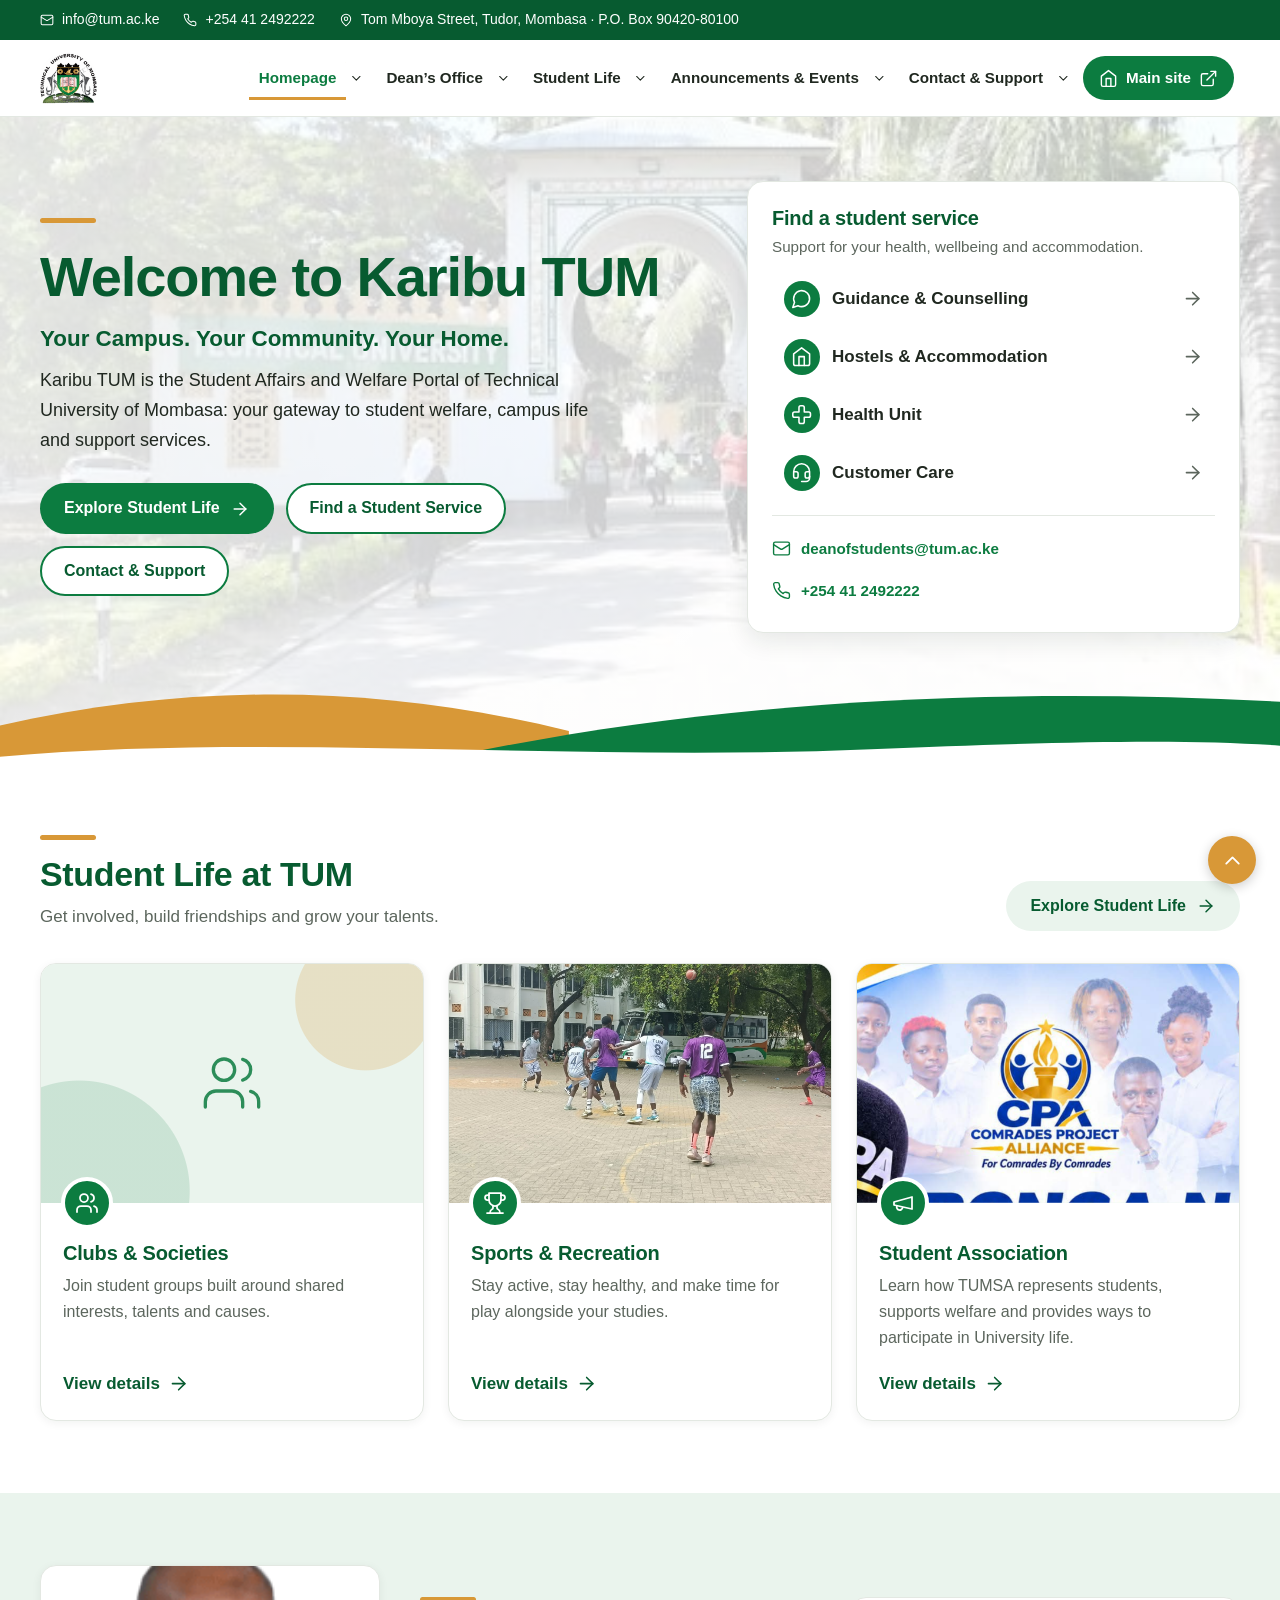
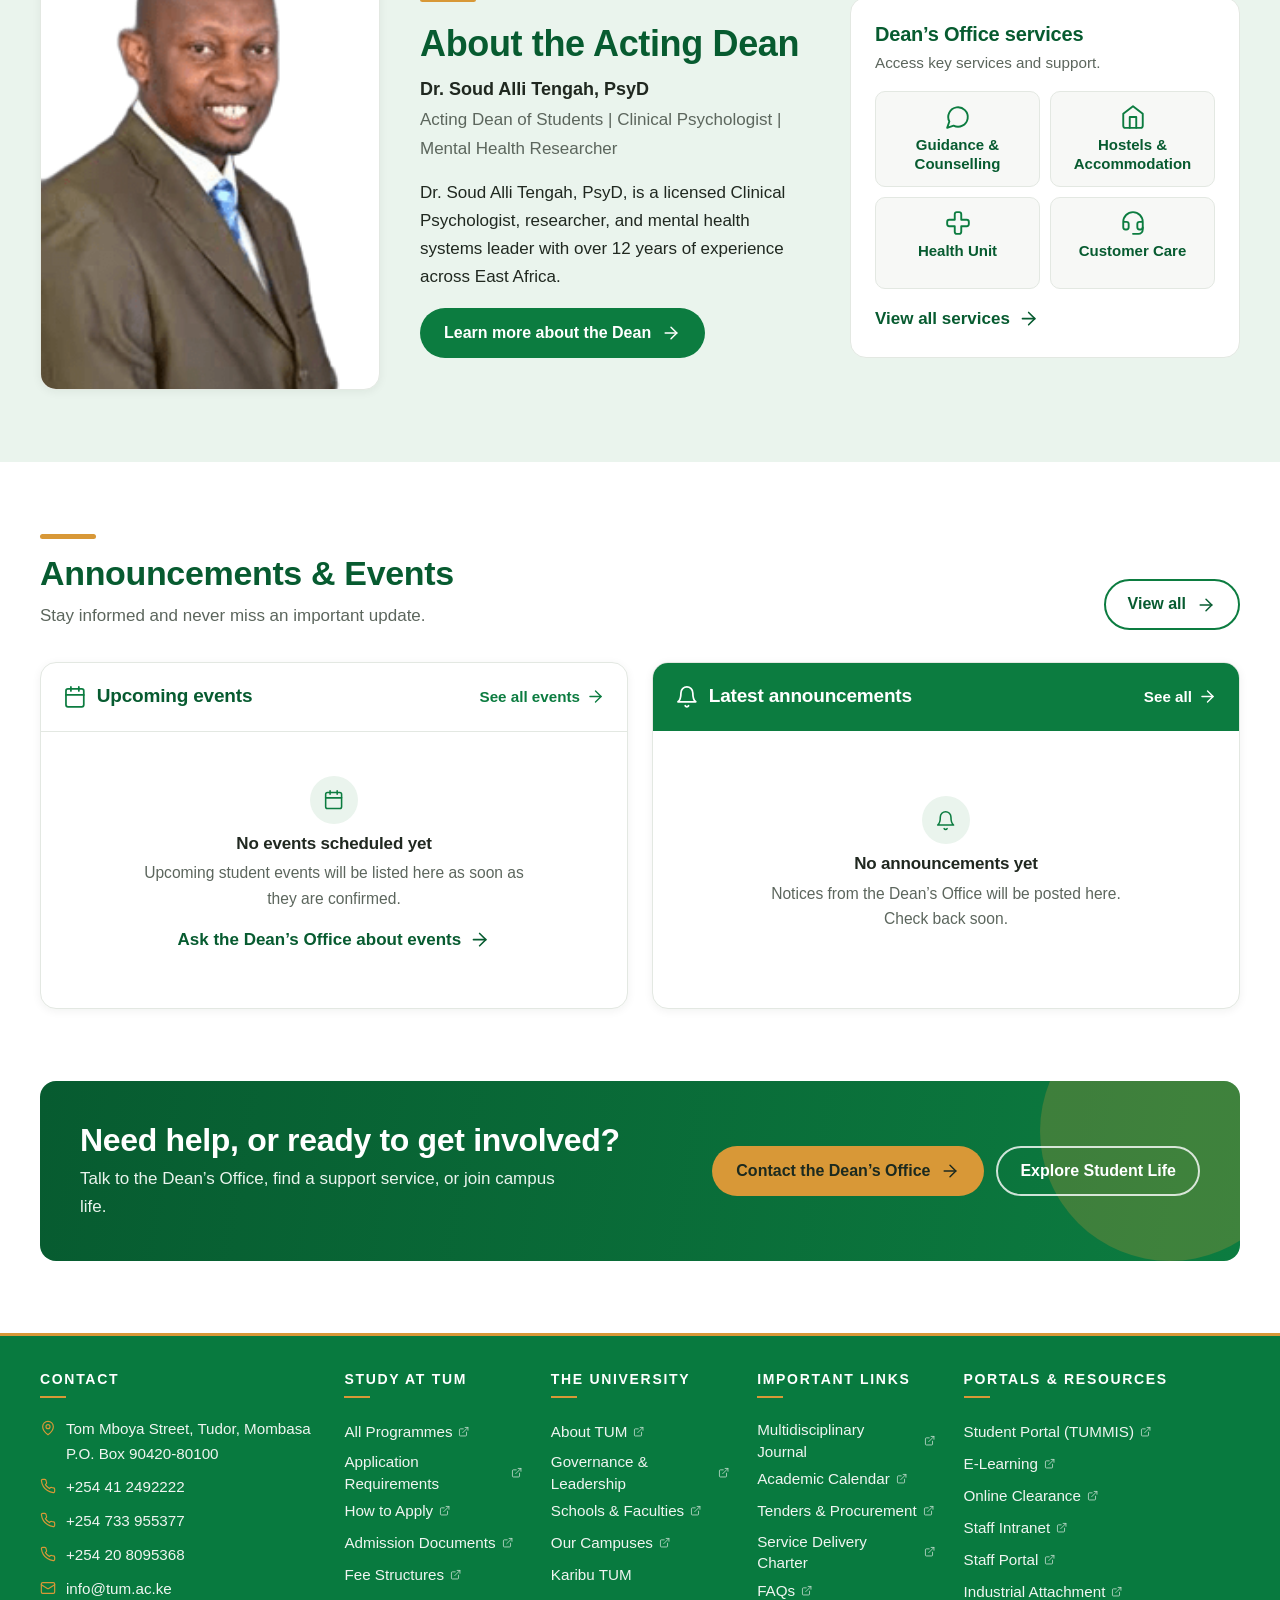
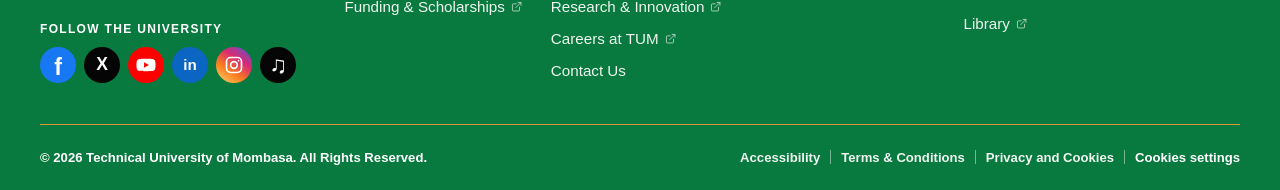
==== commit 44687ac8: "Deans Details" ====
--- a/index.html
+++ b/index.html
@@ -30,7 +30,7 @@
 </ul></nav>
 </div></header>
 <main id="main" tabindex="-1">
-<section id="welcome" class="hero has-aside homepage-hero" aria-labelledby="page-title"><div class="hero-background" aria-hidden="true"><img src="assets/images/tum gate A.jpg" alt=""></div><svg class="hero-swoosh" viewBox="0 0 1440 120" preserveAspectRatio="none" aria-hidden="true" focusable="false"><path fill="#D89837" d="M0 78 C220 30 430 34 640 84 L640 120 L0 120 Z"/><path fill="#0C7C40" d="M470 120 C760 56 1080 34 1440 52 L1440 120 Z"/><path fill="#FFFFFF" d="M0 112 C300 86 640 118 980 104 C1180 96 1330 92 1440 100 L1440 120 L0 120 Z"/></svg><div class="container hero-inner"><div class="hero-copy"><span class="gold-bar" aria-hidden="true"></span><h1 id="page-title">Welcome to Karibu TUM</h1><p class="tagline">Your Campus. Your Community. Your Home.</p><p class="intro">Karibu TUM is the Student Affairs and Welfare Portal of Technical University of Mombasa: your gateway to student welfare, campus life and support services.</p><div class="btn-row"><a class="btn btn-primary" href="student-life/index.html">Explore Student Life <svg class="icon " viewBox="0 0 24 24" aria-hidden="true" focusable="false"><path d="M5 12h14"/><path d="m12 5 7 7-7 7"/></svg></a><a class="btn btn-secondary" href="student-life/index.html#student-services">Find a Student Service</a><a class="btn btn-secondary" href="contact-support/index.html">Contact &amp; Support</a></div></div><aside class="help-panel" aria-labelledby="help-h"><h2 id="help-h">Find a student service</h2><p>Support for your health, wellbeing and accommodation.</p><ul class="help-list"><li><a href="student-services/guidance-counselling/index.html"><span class="chip"><svg class="icon " viewBox="0 0 24 24" aria-hidden="true" focusable="false"><path d="M7.9 20A9 9 0 1 0 4 16.1L2 22Z"/></svg></span>Guidance &amp; Counselling<span class="go"><svg class="icon " viewBox="0 0 24 24" aria-hidden="true" focusable="false"><path d="M5 12h14"/><path d="m12 5 7 7-7 7"/></svg></span></a></li><li><a href="student-services/hostels-accommodation/index.html"><span class="chip"><svg class="icon " viewBox="0 0 24 24" aria-hidden="true" focusable="false"><path d="m3 9 9-7 9 7v11a2 2 0 0 1-2 2H5a2 2 0 0 1-2-2z"/><polyline points="9 22 9 12 15 12 15 22"/></svg></span>Hostels &amp; Accommodation<span class="go"><svg class="icon " viewBox="0 0 24 24" aria-hidden="true" focusable="false"><path d="M5 12h14"/><path d="m12 5 7 7-7 7"/></svg></span></a></li><li><a href="student-services/health-unit/index.html"><span class="chip"><svg class="icon " viewBox="0 0 24 24" aria-hidden="true" focusable="false"><path d="M11 2a2 2 0 0 0-2 2v5H4a2 2 0 0 0-2 2v2c0 1.1.9 2 2 2h5v5c0 1.1.9 2 2 2h2a2 2 0 0 0 2-2v-5h5a2 2 0 0 0 2-2v-2a2 2 0 0 0-2-2h-5V4a2 2 0 0 0-2-2z"/></svg></span>Health Unit<span class="go"><svg class="icon " viewBox="0 0 24 24" aria-hidden="true" focusable="false"><path d="M5 12h14"/><path d="m12 5 7 7-7 7"/></svg></span></a></li><li><a href="student-services/customer-care/index.html"><span class="chip"><svg class="icon " viewBox="0 0 24 24" aria-hidden="true" focusable="false"><path d="M3 11h3a2 2 0 0 1 2 2v3a2 2 0 0 1-2 2H5a2 2 0 0 1-2-2v-5Zm0 0a9 9 0 1 1 18 0m0 0v5a2 2 0 0 1-2 2h-1a2 2 0 0 1-2-2v-3a2 2 0 0 1 2-2h3Z"/><path d="M21 16v2a4 4 0 0 1-4 4h-5"/></svg></span>Customer Care<span class="go"><svg class="icon " viewBox="0 0 24 24" aria-hidden="true" focusable="false"><path d="M5 12h14"/><path d="m12 5 7 7-7 7"/></svg></span></a></li></ul><div class="help-contact"><a class="" href="mailto:deanofstudents@tum.ac.ke"><svg class="icon " viewBox="0 0 24 24" aria-hidden="true" focusable="false"><rect width="20" height="16" x="2" y="4" rx="2"/><path d="m22 7-8.97 5.7a1.94 1.94 0 0 1-2.06 0L2 7"/></svg><span>deanofstudents@tum.ac.ke</span></a><a class="" href="tel:+254412492222"><svg class="icon " viewBox="0 0 24 24" aria-hidden="true" focusable="false"><path d="M22 16.92v3a2 2 0 0 1-2.18 2 19.79 19.79 0 0 1-8.63-3.07 19.5 19.5 0 0 1-6-6 19.79 19.79 0 0 1-3.07-8.67A2 2 0 0 1 4.11 2h3a2 2 0 0 1 2 1.72c.127.96.361 1.903.7 2.81a2 2 0 0 1-.45 2.11L8.09 9.91a16 16 0 0 0 6 6l1.27-1.27a2 2 0 0 1 2.11-.45c.907.339 1.85.573 2.81.7A2 2 0 0 1 22 16.92z"/></svg><span>+254 41 2492222</span></a></div></aside></div></section><section class="section" id="student-life" aria-labelledby="life-h"><div class="container"><div class="section-head"><div><span class="gold-bar" aria-hidden="true"></span><h2 id="life-h">Student Life at TUM</h2><p>Get involved, build friendships and grow your talents.</p></div><a class="btn btn-soft" href="student-life/index.html">Explore Student Life <svg class="icon " viewBox="0 0 24 24" aria-hidden="true" focusable="false"><path d="M5 12h14"/><path d="m12 5 7 7-7 7"/></svg></a></div><div class="grid grid-3"><article class="card"><div class="card-media"><div class="card-media-inner"><div class="visual" aria-hidden="true"><svg class="icon " viewBox="0 0 24 24" aria-hidden="true" focusable="false"><path d="M16 21v-2a4 4 0 0 0-4-4H6a4 4 0 0 0-4 4v2"/><circle cx="9" cy="7" r="4"/><path d="M22 21v-2a4 4 0 0 0-3-3.87"/><path d="M16 3.13a4 4 0 0 1 0 7.75"/></svg></div></div><span class="card-badge" aria-hidden="true"><svg class="icon " viewBox="0 0 24 24" aria-hidden="true" focusable="false"><path d="M16 21v-2a4 4 0 0 0-4-4H6a4 4 0 0 0-4 4v2"/><circle cx="9" cy="7" r="4"/><path d="M22 21v-2a4 4 0 0 0-3-3.87"/><path d="M16 3.13a4 4 0 0 1 0 7.75"/></svg></span></div><div class="card-body"><h3><a href="student-life/clubs-societies/index.html">Clubs &amp; Societies</a></h3><p>Join student groups built around shared interests, talents and causes.</p><span class="card-action" aria-hidden="true">View details <svg class="icon " viewBox="0 0 24 24" aria-hidden="true" focusable="false"><path d="M5 12h14"/><path d="m12 5 7 7-7 7"/></svg></span></div></article><article class="card"><div class="card-media"><div class="card-media-inner"><img src="assets/images/student-life/games 04.jpeg" alt="Technical University of Mombasa students playing basketball on campus" loading="lazy"></div><span class="card-badge" aria-hidden="true"><svg class="icon " viewBox="0 0 24 24" aria-hidden="true" focusable="false"><path d="M6 9H4.5a2.5 2.5 0 0 1 0-5H6"/><path d="M18 9h1.5a2.5 2.5 0 0 0 0-5H18"/><path d="M4 22h16"/><path d="M10 14.66V17c0 .55-.47.98-.97 1.21C7.85 18.75 7 20.24 7 22"/><path d="M14 14.66V17c0 .55.47.98.97 1.21C16.15 18.75 17 20.24 17 22"/><path d="M18 2H6v7a6 6 0 0 0 12 0V2Z"/></svg></span></div><div class="card-body"><h3><a href="student-life/sports-recreation/index.html">Sports &amp; Recreation</a></h3><p>Stay active, stay healthy, and make time for play alongside your studies.</p><span class="card-action" aria-hidden="true">View details <svg class="icon " viewBox="0 0 24 24" aria-hidden="true" focusable="false"><path d="M5 12h14"/><path d="m12 5 7 7-7 7"/></svg></span></div></article><article class="card"><div class="card-media"><div class="card-media-inner"><img src="screenshots/tumsa.png" alt="TUMSA Comrades Project Alliance student banner" loading="lazy"></div><span class="card-badge" aria-hidden="true"><svg class="icon " viewBox="0 0 24 24" aria-hidden="true" focusable="false"><path d="m3 11 18-5v12L3 14v-3z"/><path d="M11.6 16.8a3 3 0 1 1-5.8-1.6"/></svg></span></div><div class="card-body"><h3><a href="student-life/student-association/index.html">Student Association</a></h3><p>Learn how TUMSA represents students, supports welfare and provides ways to participate in University life.</p><span class="card-action" aria-hidden="true">View details <svg class="icon " viewBox="0 0 24 24" aria-hidden="true" focusable="false"><path d="M5 12h14"/><path d="m12 5 7 7-7 7"/></svg></span></div></article></div></div></section><section class="section section-green" id="about-dean" aria-labelledby="dean-h"><div class="container"><div class="dean-grid"><div class="portrait" role="img" aria-label="Mr. Joel Oluoch Awino, Dean of Students"><div class="avatar"><span class="initials" aria-hidden="true">JA</span></div></div><div class="dean-copy"><span class="gold-bar" aria-hidden="true"></span><h2 id="dean-h">About the Dean</h2><p class="dean-name">Mr. Joel Oluoch Awino</p><p class="dean-role">Dean of Students</p><p>The Dean of Students heads the student services department, which is responsible for student welfare matters at Technical University of Mombasa. The Dean’s Office works closely with other service departments across the University.</p><a class="btn btn-primary" href="deans-office/index.html#about-dean">Learn more about the Dean <svg class="icon " viewBox="0 0 24 24" aria-hidden="true" focusable="false"><path d="M5 12h14"/><path d="m12 5 7 7-7 7"/></svg></a></div><div class="side-panel"><h3>Dean’s Office services</h3><p>Access key services and support.</p><div class="mini-services"><a href="student-services/guidance-counselling/index.html"><svg class="icon " viewBox="0 0 24 24" aria-hidden="true" focusable="false"><path d="M7.9 20A9 9 0 1 0 4 16.1L2 22Z"/></svg><span>Guidance &amp; Counselling</span></a><a href="student-services/hostels-accommodation/index.html"><svg class="icon " viewBox="0 0 24 24" aria-hidden="true" focusable="false"><path d="m3 9 9-7 9 7v11a2 2 0 0 1-2 2H5a2 2 0 0 1-2-2z"/><polyline points="9 22 9 12 15 12 15 22"/></svg><span>Hostels &amp; Accommodation</span></a><a href="student-services/health-unit/index.html"><svg class="icon " viewBox="0 0 24 24" aria-hidden="true" focusable="false"><path d="M11 2a2 2 0 0 0-2 2v5H4a2 2 0 0 0-2 2v2c0 1.1.9 2 2 2h5v5c0 1.1.9 2 2 2h2a2 2 0 0 0 2-2v-5h5a2 2 0 0 0 2-2v-2a2 2 0 0 0-2-2h-5V4a2 2 0 0 0-2-2z"/></svg><span>Health Unit</span></a><a href="student-services/customer-care/index.html"><svg class="icon " viewBox="0 0 24 24" aria-hidden="true" focusable="false"><path d="M3 11h3a2 2 0 0 1 2 2v3a2 2 0 0 1-2 2H5a2 2 0 0 1-2-2v-5Zm0 0a9 9 0 1 1 18 0m0 0v5a2 2 0 0 1-2 2h-1a2 2 0 0 1-2-2v-3a2 2 0 0 1 2-2h3Z"/><path d="M21 16v2a4 4 0 0 1-4 4h-5"/></svg><span>Customer Care</span></a></div><a class="text-link" href="deans-office/index.html#services">View all services <svg class="icon " viewBox="0 0 24 24" aria-hidden="true" focusable="false"><path d="M5 12h14"/><path d="m12 5 7 7-7 7"/></svg></a></div></div></div></section><section class="section" id="announcements-events" aria-labelledby="news-h"><div class="container"><div class="section-head"><div><span class="gold-bar" aria-hidden="true"></span><h2 id="news-h">Announcements &amp; Events</h2><p>Stay informed and never miss an important update.</p></div><a class="btn btn-secondary" href="announcements-events/index.html">View all <svg class="icon " viewBox="0 0 24 24" aria-hidden="true" focusable="false"><path d="M5 12h14"/><path d="m12 5 7 7-7 7"/></svg></a></div><div class="two-col"><section class="panel" aria-labelledby="ev-h"><div class="panel-head"><h3 id="ev-h"><svg class="icon " viewBox="0 0 24 24" aria-hidden="true" focusable="false"><rect width="18" height="18" x="3" y="4" rx="2"/><path d="M16 2v4M8 2v4M3 10h18"/></svg>Upcoming events</h3><a href="announcements-events/index.html#events">See all events <svg class="icon " viewBox="0 0 24 24" aria-hidden="true" focusable="false"><path d="M5 12h14"/><path d="m12 5 7 7-7 7"/></svg></a></div><div class="panel-body"><div class="empty" role="status"><span class="chip"><svg class="icon " viewBox="0 0 24 24" aria-hidden="true" focusable="false"><rect width="18" height="18" x="3" y="4" rx="2"/><path d="M16 2v4M8 2v4M3 10h18"/></svg></span><h4>No events scheduled yet</h4><p>Upcoming student events will be listed here as soon as they are confirmed.</p><a class="text-link" href="contact-support/index.html#enquiry">Ask the Dean’s Office about events <svg class="icon " viewBox="0 0 24 24" aria-hidden="true" focusable="false"><path d="M5 12h14"/><path d="m12 5 7 7-7 7"/></svg></a></div></div></section><section class="panel" aria-labelledby="an-h"><div class="panel-head green on-dark"><h3 id="an-h"><svg class="icon " viewBox="0 0 24 24" aria-hidden="true" focusable="false"><path d="M6 8a6 6 0 0 1 12 0c0 7 3 9 3 9H3s3-2 3-9"/><path d="M10.3 21a1.94 1.94 0 0 0 3.4 0"/></svg>Latest announcements</h3><a href="announcements-events/index.html#announcements">See all <svg class="icon " viewBox="0 0 24 24" aria-hidden="true" focusable="false"><path d="M5 12h14"/><path d="m12 5 7 7-7 7"/></svg></a></div><div class="panel-body"><div class="empty" role="status"><span class="chip"><svg class="icon " viewBox="0 0 24 24" aria-hidden="true" focusable="false"><path d="M6 8a6 6 0 0 1 12 0c0 7 3 9 3 9H3s3-2 3-9"/><path d="M10.3 21a1.94 1.94 0 0 0 3.4 0"/></svg></span><h4>No announcements yet</h4><p>Notices from the Dean’s Office will be posted here. Check back soon.</p></div></div></section></div></div></section><div class="cta-wrap"><div class="container"><section class="cta on-dark" aria-labelledby="cta-h"><div><h2 id="cta-h">Need help, or ready to get involved?</h2><p>Talk to the Dean’s Office, find a support service, or join campus life.</p></div><div class="btn-row"><a class="btn btn-gold" href="contact-support/index.html">Contact the Dean’s Office <svg class="icon " viewBox="0 0 24 24" aria-hidden="true" focusable="false"><path d="M5 12h14"/><path d="m12 5 7 7-7 7"/></svg></a><a class="btn btn-outline-light" href="student-life/index.html">Explore Student Life</a></div></section></div></div>
+<section id="welcome" class="hero has-aside homepage-hero" aria-labelledby="page-title"><div class="hero-background" aria-hidden="true"><img src="assets/images/tum gate A.jpg" alt=""></div><svg class="hero-swoosh" viewBox="0 0 1440 120" preserveAspectRatio="none" aria-hidden="true" focusable="false"><path fill="#D89837" d="M0 78 C220 30 430 34 640 84 L640 120 L0 120 Z"/><path fill="#0C7C40" d="M470 120 C760 56 1080 34 1440 52 L1440 120 Z"/><path fill="#FFFFFF" d="M0 112 C300 86 640 118 980 104 C1180 96 1330 92 1440 100 L1440 120 L0 120 Z"/></svg><div class="container hero-inner"><div class="hero-copy"><span class="gold-bar" aria-hidden="true"></span><h1 id="page-title">Welcome to Karibu TUM</h1><p class="tagline">Your Campus. Your Community. Your Home.</p><p class="intro">Karibu TUM is the Student Affairs and Welfare Portal of Technical University of Mombasa: your gateway to student welfare, campus life and support services.</p><div class="btn-row"><a class="btn btn-primary" href="student-life/index.html">Explore Student Life <svg class="icon " viewBox="0 0 24 24" aria-hidden="true" focusable="false"><path d="M5 12h14"/><path d="m12 5 7 7-7 7"/></svg></a><a class="btn btn-secondary" href="student-life/index.html#student-services">Find a Student Service</a><a class="btn btn-secondary" href="contact-support/index.html">Contact &amp; Support</a></div></div><aside class="help-panel" aria-labelledby="help-h"><h2 id="help-h">Find a student service</h2><p>Support for your health, wellbeing and accommodation.</p><ul class="help-list"><li><a href="student-services/guidance-counselling/index.html"><span class="chip"><svg class="icon " viewBox="0 0 24 24" aria-hidden="true" focusable="false"><path d="M7.9 20A9 9 0 1 0 4 16.1L2 22Z"/></svg></span>Guidance &amp; Counselling<span class="go"><svg class="icon " viewBox="0 0 24 24" aria-hidden="true" focusable="false"><path d="M5 12h14"/><path d="m12 5 7 7-7 7"/></svg></span></a></li><li><a href="student-services/hostels-accommodation/index.html"><span class="chip"><svg class="icon " viewBox="0 0 24 24" aria-hidden="true" focusable="false"><path d="m3 9 9-7 9 7v11a2 2 0 0 1-2 2H5a2 2 0 0 1-2-2z"/><polyline points="9 22 9 12 15 12 15 22"/></svg></span>Hostels &amp; Accommodation<span class="go"><svg class="icon " viewBox="0 0 24 24" aria-hidden="true" focusable="false"><path d="M5 12h14"/><path d="m12 5 7 7-7 7"/></svg></span></a></li><li><a href="student-services/health-unit/index.html"><span class="chip"><svg class="icon " viewBox="0 0 24 24" aria-hidden="true" focusable="false"><path d="M11 2a2 2 0 0 0-2 2v5H4a2 2 0 0 0-2 2v2c0 1.1.9 2 2 2h5v5c0 1.1.9 2 2 2h2a2 2 0 0 0 2-2v-5h5a2 2 0 0 0 2-2v-2a2 2 0 0 0-2-2h-5V4a2 2 0 0 0-2-2z"/></svg></span>Health Unit<span class="go"><svg class="icon " viewBox="0 0 24 24" aria-hidden="true" focusable="false"><path d="M5 12h14"/><path d="m12 5 7 7-7 7"/></svg></span></a></li><li><a href="student-services/customer-care/index.html"><span class="chip"><svg class="icon " viewBox="0 0 24 24" aria-hidden="true" focusable="false"><path d="M3 11h3a2 2 0 0 1 2 2v3a2 2 0 0 1-2 2H5a2 2 0 0 1-2-2v-5Zm0 0a9 9 0 1 1 18 0m0 0v5a2 2 0 0 1-2 2h-1a2 2 0 0 1-2-2v-3a2 2 0 0 1 2-2h3Z"/><path d="M21 16v2a4 4 0 0 1-4 4h-5"/></svg></span>Customer Care<span class="go"><svg class="icon " viewBox="0 0 24 24" aria-hidden="true" focusable="false"><path d="M5 12h14"/><path d="m12 5 7 7-7 7"/></svg></span></a></li></ul><div class="help-contact"><a class="" href="mailto:deanofstudents@tum.ac.ke"><svg class="icon " viewBox="0 0 24 24" aria-hidden="true" focusable="false"><rect width="20" height="16" x="2" y="4" rx="2"/><path d="m22 7-8.97 5.7a1.94 1.94 0 0 1-2.06 0L2 7"/></svg><span>deanofstudents@tum.ac.ke</span></a><a class="" href="tel:+254412492222"><svg class="icon " viewBox="0 0 24 24" aria-hidden="true" focusable="false"><path d="M22 16.92v3a2 2 0 0 1-2.18 2 19.79 19.79 0 0 1-8.63-3.07 19.5 19.5 0 0 1-6-6 19.79 19.79 0 0 1-3.07-8.67A2 2 0 0 1 4.11 2h3a2 2 0 0 1 2 1.72c.127.96.361 1.903.7 2.81a2 2 0 0 1-.45 2.11L8.09 9.91a16 16 0 0 0 6 6l1.27-1.27a2 2 0 0 1 2.11-.45c.907.339 1.85.573 2.81.7A2 2 0 0 1 22 16.92z"/></svg><span>+254 41 2492222</span></a></div></aside></div></section><section class="section" id="student-life" aria-labelledby="life-h"><div class="container"><div class="section-head"><div><span class="gold-bar" aria-hidden="true"></span><h2 id="life-h">Student Life at TUM</h2><p>Get involved, build friendships and grow your talents.</p></div><a class="btn btn-soft" href="student-life/index.html">Explore Student Life <svg class="icon " viewBox="0 0 24 24" aria-hidden="true" focusable="false"><path d="M5 12h14"/><path d="m12 5 7 7-7 7"/></svg></a></div><div class="grid grid-3"><article class="card"><div class="card-media"><div class="card-media-inner"><div class="visual" aria-hidden="true"><svg class="icon " viewBox="0 0 24 24" aria-hidden="true" focusable="false"><path d="M16 21v-2a4 4 0 0 0-4-4H6a4 4 0 0 0-4 4v2"/><circle cx="9" cy="7" r="4"/><path d="M22 21v-2a4 4 0 0 0-3-3.87"/><path d="M16 3.13a4 4 0 0 1 0 7.75"/></svg></div></div><span class="card-badge" aria-hidden="true"><svg class="icon " viewBox="0 0 24 24" aria-hidden="true" focusable="false"><path d="M16 21v-2a4 4 0 0 0-4-4H6a4 4 0 0 0-4 4v2"/><circle cx="9" cy="7" r="4"/><path d="M22 21v-2a4 4 0 0 0-3-3.87"/><path d="M16 3.13a4 4 0 0 1 0 7.75"/></svg></span></div><div class="card-body"><h3><a href="student-life/clubs-societies/index.html">Clubs &amp; Societies</a></h3><p>Join student groups built around shared interests, talents and causes.</p><span class="card-action" aria-hidden="true">View details <svg class="icon " viewBox="0 0 24 24" aria-hidden="true" focusable="false"><path d="M5 12h14"/><path d="m12 5 7 7-7 7"/></svg></span></div></article><article class="card"><div class="card-media"><div class="card-media-inner"><img src="assets/images/student-life/games 04.jpeg" alt="Technical University of Mombasa students playing basketball on campus" loading="lazy"></div><span class="card-badge" aria-hidden="true"><svg class="icon " viewBox="0 0 24 24" aria-hidden="true" focusable="false"><path d="M6 9H4.5a2.5 2.5 0 0 1 0-5H6"/><path d="M18 9h1.5a2.5 2.5 0 0 0 0-5H18"/><path d="M4 22h16"/><path d="M10 14.66V17c0 .55-.47.98-.97 1.21C7.85 18.75 7 20.24 7 22"/><path d="M14 14.66V17c0 .55.47.98.97 1.21C16.15 18.75 17 20.24 17 22"/><path d="M18 2H6v7a6 6 0 0 0 12 0V2Z"/></svg></span></div><div class="card-body"><h3><a href="student-life/sports-recreation/index.html">Sports &amp; Recreation</a></h3><p>Stay active, stay healthy, and make time for play alongside your studies.</p><span class="card-action" aria-hidden="true">View details <svg class="icon " viewBox="0 0 24 24" aria-hidden="true" focusable="false"><path d="M5 12h14"/><path d="m12 5 7 7-7 7"/></svg></span></div></article><article class="card"><div class="card-media"><div class="card-media-inner"><img src="screenshots/tumsa.png" alt="TUMSA Comrades Project Alliance student banner" loading="lazy"></div><span class="card-badge" aria-hidden="true"><svg class="icon " viewBox="0 0 24 24" aria-hidden="true" focusable="false"><path d="m3 11 18-5v12L3 14v-3z"/><path d="M11.6 16.8a3 3 0 1 1-5.8-1.6"/></svg></span></div><div class="card-body"><h3><a href="student-life/student-association/index.html">Student Association</a></h3><p>Learn how TUMSA represents students, supports welfare and provides ways to participate in University life.</p><span class="card-action" aria-hidden="true">View details <svg class="icon " viewBox="0 0 24 24" aria-hidden="true" focusable="false"><path d="M5 12h14"/><path d="m12 5 7 7-7 7"/></svg></span></div></article></div></div></section><section class="section section-green" id="about-dean" aria-labelledby="dean-h"><div class="container"><div class="dean-grid"><div class="portrait"><img src="assets/images/Dr Sudi transparent.png" alt="Portrait of Dr. Soud Alli Tengah, PsyD, Acting Dean of Students"></div><div class="dean-copy"><span class="gold-bar" aria-hidden="true"></span><h2 id="dean-h">About the Acting Dean</h2><p class="dean-name">Dr. Soud Alli Tengah, PsyD</p><p class="dean-role">Acting Dean of Students | Clinical Psychologist | Mental Health Researcher</p><p>Dr. Soud Alli Tengah, PsyD, is a licensed Clinical Psychologist, researcher, and mental health systems leader with over 12 years of experience across East Africa.</p><a class="btn btn-primary" href="deans-office/index.html#about-dean">Learn more about the Dean <svg class="icon " viewBox="0 0 24 24" aria-hidden="true" focusable="false"><path d="M5 12h14"/><path d="m12 5 7 7-7 7"/></svg></a></div><div class="side-panel"><h3>Dean’s Office services</h3><p>Access key services and support.</p><div class="mini-services"><a href="student-services/guidance-counselling/index.html"><svg class="icon " viewBox="0 0 24 24" aria-hidden="true" focusable="false"><path d="M7.9 20A9 9 0 1 0 4 16.1L2 22Z"/></svg><span>Guidance &amp; Counselling</span></a><a href="student-services/hostels-accommodation/index.html"><svg class="icon " viewBox="0 0 24 24" aria-hidden="true" focusable="false"><path d="m3 9 9-7 9 7v11a2 2 0 0 1-2 2H5a2 2 0 0 1-2-2z"/><polyline points="9 22 9 12 15 12 15 22"/></svg><span>Hostels &amp; Accommodation</span></a><a href="student-services/health-unit/index.html"><svg class="icon " viewBox="0 0 24 24" aria-hidden="true" focusable="false"><path d="M11 2a2 2 0 0 0-2 2v5H4a2 2 0 0 0-2 2v2c0 1.1.9 2 2 2h5v5c0 1.1.9 2 2 2h2a2 2 0 0 0 2-2v-5h5a2 2 0 0 0 2-2v-2a2 2 0 0 0-2-2h-5V4a2 2 0 0 0-2-2z"/></svg><span>Health Unit</span></a><a href="student-services/customer-care/index.html"><svg class="icon " viewBox="0 0 24 24" aria-hidden="true" focusable="false"><path d="M3 11h3a2 2 0 0 1 2 2v3a2 2 0 0 1-2 2H5a2 2 0 0 1-2-2v-5Zm0 0a9 9 0 1 1 18 0m0 0v5a2 2 0 0 1-2 2h-1a2 2 0 0 1-2-2v-3a2 2 0 0 1 2-2h3Z"/><path d="M21 16v2a4 4 0 0 1-4 4h-5"/></svg><span>Customer Care</span></a></div><a class="text-link" href="deans-office/index.html#services">View all services <svg class="icon " viewBox="0 0 24 24" aria-hidden="true" focusable="false"><path d="M5 12h14"/><path d="m12 5 7 7-7 7"/></svg></a></div></div></div></section><section class="section" id="announcements-events" aria-labelledby="news-h"><div class="container"><div class="section-head"><div><span class="gold-bar" aria-hidden="true"></span><h2 id="news-h">Announcements &amp; Events</h2><p>Stay informed and never miss an important update.</p></div><a class="btn btn-secondary" href="announcements-events/index.html">View all <svg class="icon " viewBox="0 0 24 24" aria-hidden="true" focusable="false"><path d="M5 12h14"/><path d="m12 5 7 7-7 7"/></svg></a></div><div class="two-col"><section class="panel" aria-labelledby="ev-h"><div class="panel-head"><h3 id="ev-h"><svg class="icon " viewBox="0 0 24 24" aria-hidden="true" focusable="false"><rect width="18" height="18" x="3" y="4" rx="2"/><path d="M16 2v4M8 2v4M3 10h18"/></svg>Upcoming events</h3><a href="announcements-events/index.html#events">See all events <svg class="icon " viewBox="0 0 24 24" aria-hidden="true" focusable="false"><path d="M5 12h14"/><path d="m12 5 7 7-7 7"/></svg></a></div><div class="panel-body"><div class="empty" role="status"><span class="chip"><svg class="icon " viewBox="0 0 24 24" aria-hidden="true" focusable="false"><rect width="18" height="18" x="3" y="4" rx="2"/><path d="M16 2v4M8 2v4M3 10h18"/></svg></span><h4>No events scheduled yet</h4><p>Upcoming student events will be listed here as soon as they are confirmed.</p><a class="text-link" href="contact-support/index.html#enquiry">Ask the Dean’s Office about events <svg class="icon " viewBox="0 0 24 24" aria-hidden="true" focusable="false"><path d="M5 12h14"/><path d="m12 5 7 7-7 7"/></svg></a></div></div></section><section class="panel" aria-labelledby="an-h"><div class="panel-head green on-dark"><h3 id="an-h"><svg class="icon " viewBox="0 0 24 24" aria-hidden="true" focusable="false"><path d="M6 8a6 6 0 0 1 12 0c0 7 3 9 3 9H3s3-2 3-9"/><path d="M10.3 21a1.94 1.94 0 0 0 3.4 0"/></svg>Latest announcements</h3><a href="announcements-events/index.html#announcements">See all <svg class="icon " viewBox="0 0 24 24" aria-hidden="true" focusable="false"><path d="M5 12h14"/><path d="m12 5 7 7-7 7"/></svg></a></div><div class="panel-body"><div class="empty" role="status"><span class="chip"><svg class="icon " viewBox="0 0 24 24" aria-hidden="true" focusable="false"><path d="M6 8a6 6 0 0 1 12 0c0 7 3 9 3 9H3s3-2 3-9"/><path d="M10.3 21a1.94 1.94 0 0 0 3.4 0"/></svg></span><h4>No announcements yet</h4><p>Notices from the Dean’s Office will be posted here. Check back soon.</p></div></div></section></div></div></section><div class="cta-wrap"><div class="container"><section class="cta on-dark" aria-labelledby="cta-h"><div><h2 id="cta-h">Need help, or ready to get involved?</h2><p>Talk to the Dean’s Office, find a support service, or join campus life.</p></div><div class="btn-row"><a class="btn btn-gold" href="contact-support/index.html">Contact the Dean’s Office <svg class="icon " viewBox="0 0 24 24" aria-hidden="true" focusable="false"><path d="M5 12h14"/><path d="m12 5 7 7-7 7"/></svg></a><a class="btn btn-outline-light" href="student-life/index.html">Explore Student Life</a></div></section></div></div>
 </main>
 <footer class="site-footer on-dark"><div class="container">
 <div class="footer-top">
--- a/assets/css/styles.css
+++ b/assets/css/styles.css
@@ -237,6 +237,8 @@
 /* ---------- Dean ---------- */
 .dean-grid { display: grid; grid-template-columns: minmax(0, 340px) minmax(0, 1fr) minmax(0, 1fr); gap: 40px; align-items: center; }
 .dean-grid.two { grid-template-columns: minmax(0, 380px) minmax(0, 1fr); }
+.dean-profile-grid { align-items: start; }
+.dean-profile-grid .side-panel { grid-column: 1 / -1; }
 .portrait { aspect-ratio: 4 / 5; border-radius: var(--radius-lg); overflow: hidden; background: #fff; border: 1px solid var(--color-border); box-shadow: var(--shadow-card); }
 .portrait img { width: 100%; height: 100%; object-fit: cover; }
 .portrait .avatar { width: 100%; height: 100%; display: flex; flex-direction: column; align-items: center; justify-content: center; gap: 14px; color: var(--brand-green); background: radial-gradient(circle at 80% 12%, rgba(216,152,55,0.25) 0 60px, transparent 61px), var(--color-green-soft); }
@@ -244,7 +246,10 @@
 .dean-name { font-size: 1.125rem; font-weight: 700; color: var(--color-text); margin-bottom: 2px; }
 .dean-role { color: var(--color-muted); margin-bottom: 16px; }
 .dean-copy h2 { font-size: clamp(1.75rem, 3vw, 2.25rem); font-weight: 800; margin-bottom: 10px; }
+.dean-copy > h3 { font-size: 1.125rem; margin: 20px 0 8px; }
 .dean-copy p { max-width: 58ch; }
+.dean-focus-list { display: grid; gap: 10px; margin: 0 0 20px; padding-left: 20px; list-style: disc; color: var(--color-muted); }
+.dean-focus-list strong { color: var(--color-text); }
 .side-panel { background: #fff; border: 1px solid var(--color-border); border-radius: var(--radius-lg); padding: 24px; }
 .side-panel h3 { font-size: 1.25rem; margin-bottom: 4px; }
 .side-panel > p { color: var(--color-muted); font-size: 0.95rem; }
@@ -255,6 +260,8 @@
 .message-box { border-left: 4px solid var(--brand-gold); background: var(--color-gold-soft); padding: 16px 18px; border-radius: 0 var(--radius-md) var(--radius-md) 0; margin-top: 20px; }
 .message-box h3 { font-size: 1.0625rem; margin-bottom: 4px; }
 .message-box p { margin: 0; color: var(--color-muted); font-size: 0.975rem; }
+.message-box p + p { margin-top: 10px; }
+.message-box .message-signature { margin-top: 14px; color: var(--color-text); font-weight: 600; }
 @media (max-width: 1024px) { .dean-grid { grid-template-columns: minmax(0, 300px) minmax(0, 1fr); } .dean-grid .side-panel { grid-column: 1 / -1; } }
 @media (max-width: 720px) { .dean-grid, .dean-grid.two { grid-template-columns: 1fr; gap: 28px; } .portrait { max-width: 340px; } }
 
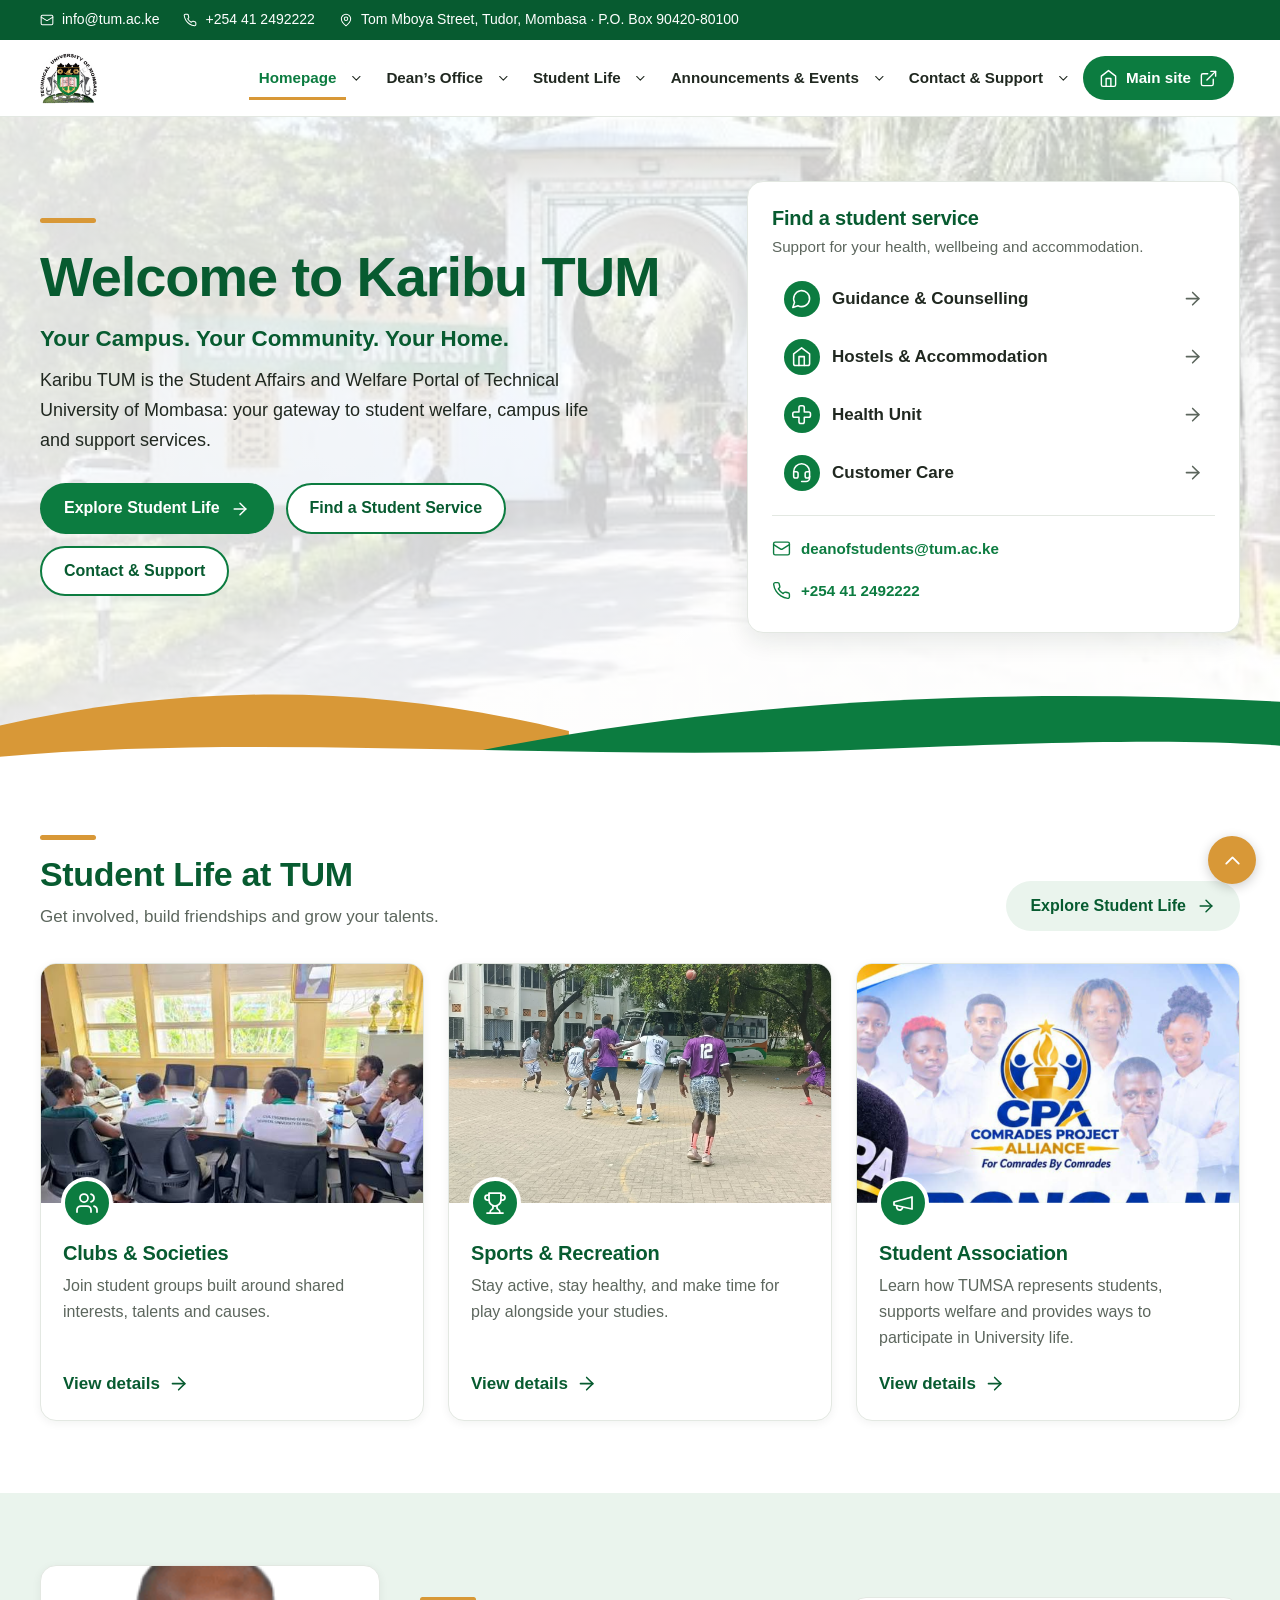
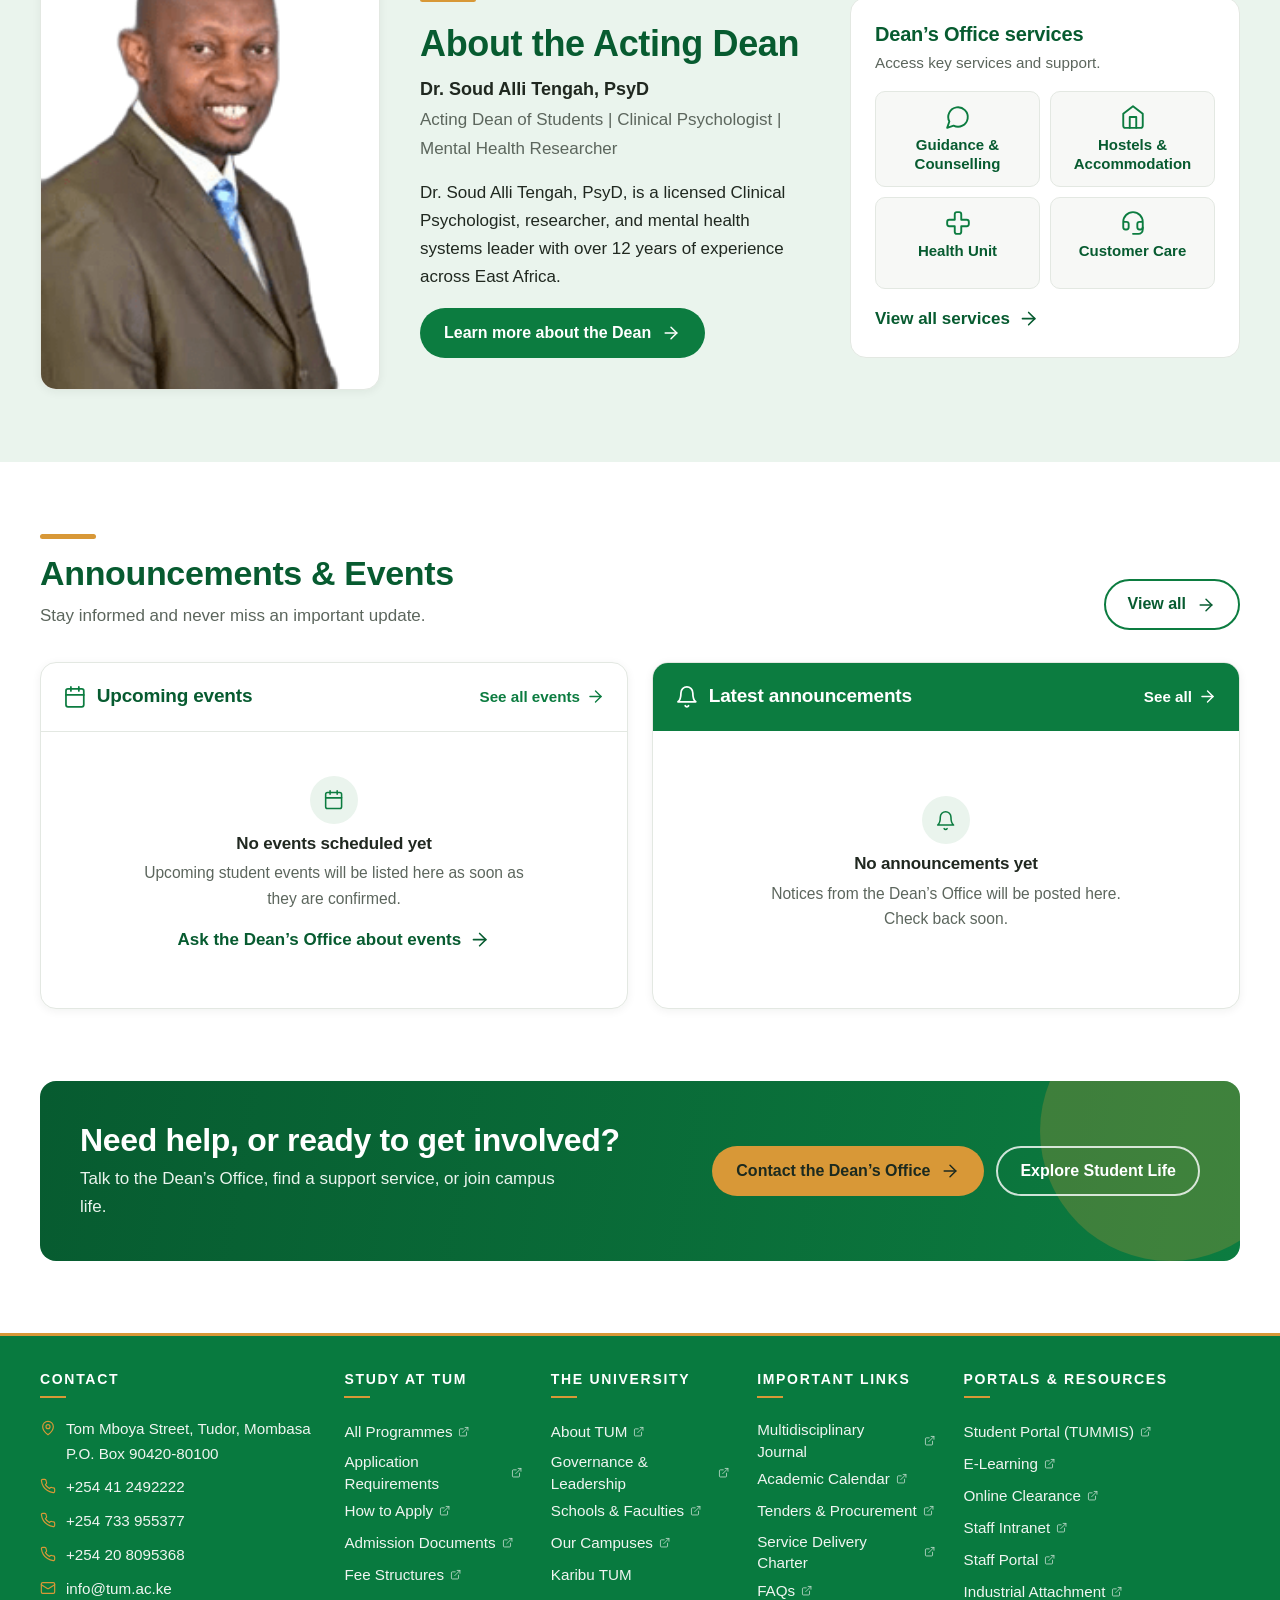
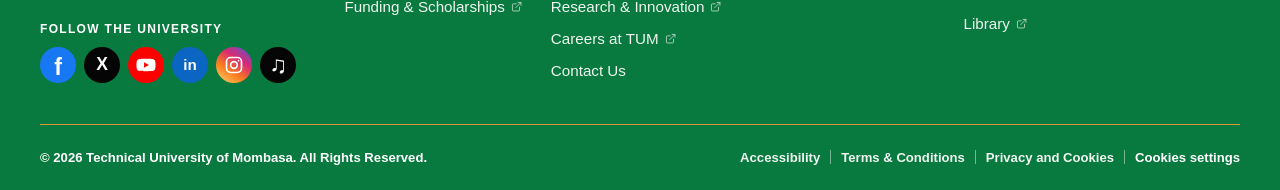
==== commit d6db9150: "Added the clubs gallery" ====
--- a/index.html
+++ b/index.html
@@ -30,7 +30,7 @@
 </ul></nav>
 </div></header>
 <main id="main" tabindex="-1">
-<section id="welcome" class="hero has-aside homepage-hero" aria-labelledby="page-title"><div class="hero-background" aria-hidden="true"><img src="assets/images/tum gate A.jpg" alt=""></div><svg class="hero-swoosh" viewBox="0 0 1440 120" preserveAspectRatio="none" aria-hidden="true" focusable="false"><path fill="#D89837" d="M0 78 C220 30 430 34 640 84 L640 120 L0 120 Z"/><path fill="#0C7C40" d="M470 120 C760 56 1080 34 1440 52 L1440 120 Z"/><path fill="#FFFFFF" d="M0 112 C300 86 640 118 980 104 C1180 96 1330 92 1440 100 L1440 120 L0 120 Z"/></svg><div class="container hero-inner"><div class="hero-copy"><span class="gold-bar" aria-hidden="true"></span><h1 id="page-title">Welcome to Karibu TUM</h1><p class="tagline">Your Campus. Your Community. Your Home.</p><p class="intro">Karibu TUM is the Student Affairs and Welfare Portal of Technical University of Mombasa: your gateway to student welfare, campus life and support services.</p><div class="btn-row"><a class="btn btn-primary" href="student-life/index.html">Explore Student Life <svg class="icon " viewBox="0 0 24 24" aria-hidden="true" focusable="false"><path d="M5 12h14"/><path d="m12 5 7 7-7 7"/></svg></a><a class="btn btn-secondary" href="student-life/index.html#student-services">Find a Student Service</a><a class="btn btn-secondary" href="contact-support/index.html">Contact &amp; Support</a></div></div><aside class="help-panel" aria-labelledby="help-h"><h2 id="help-h">Find a student service</h2><p>Support for your health, wellbeing and accommodation.</p><ul class="help-list"><li><a href="student-services/guidance-counselling/index.html"><span class="chip"><svg class="icon " viewBox="0 0 24 24" aria-hidden="true" focusable="false"><path d="M7.9 20A9 9 0 1 0 4 16.1L2 22Z"/></svg></span>Guidance &amp; Counselling<span class="go"><svg class="icon " viewBox="0 0 24 24" aria-hidden="true" focusable="false"><path d="M5 12h14"/><path d="m12 5 7 7-7 7"/></svg></span></a></li><li><a href="student-services/hostels-accommodation/index.html"><span class="chip"><svg class="icon " viewBox="0 0 24 24" aria-hidden="true" focusable="false"><path d="m3 9 9-7 9 7v11a2 2 0 0 1-2 2H5a2 2 0 0 1-2-2z"/><polyline points="9 22 9 12 15 12 15 22"/></svg></span>Hostels &amp; Accommodation<span class="go"><svg class="icon " viewBox="0 0 24 24" aria-hidden="true" focusable="false"><path d="M5 12h14"/><path d="m12 5 7 7-7 7"/></svg></span></a></li><li><a href="student-services/health-unit/index.html"><span class="chip"><svg class="icon " viewBox="0 0 24 24" aria-hidden="true" focusable="false"><path d="M11 2a2 2 0 0 0-2 2v5H4a2 2 0 0 0-2 2v2c0 1.1.9 2 2 2h5v5c0 1.1.9 2 2 2h2a2 2 0 0 0 2-2v-5h5a2 2 0 0 0 2-2v-2a2 2 0 0 0-2-2h-5V4a2 2 0 0 0-2-2z"/></svg></span>Health Unit<span class="go"><svg class="icon " viewBox="0 0 24 24" aria-hidden="true" focusable="false"><path d="M5 12h14"/><path d="m12 5 7 7-7 7"/></svg></span></a></li><li><a href="student-services/customer-care/index.html"><span class="chip"><svg class="icon " viewBox="0 0 24 24" aria-hidden="true" focusable="false"><path d="M3 11h3a2 2 0 0 1 2 2v3a2 2 0 0 1-2 2H5a2 2 0 0 1-2-2v-5Zm0 0a9 9 0 1 1 18 0m0 0v5a2 2 0 0 1-2 2h-1a2 2 0 0 1-2-2v-3a2 2 0 0 1 2-2h3Z"/><path d="M21 16v2a4 4 0 0 1-4 4h-5"/></svg></span>Customer Care<span class="go"><svg class="icon " viewBox="0 0 24 24" aria-hidden="true" focusable="false"><path d="M5 12h14"/><path d="m12 5 7 7-7 7"/></svg></span></a></li></ul><div class="help-contact"><a class="" href="mailto:deanofstudents@tum.ac.ke"><svg class="icon " viewBox="0 0 24 24" aria-hidden="true" focusable="false"><rect width="20" height="16" x="2" y="4" rx="2"/><path d="m22 7-8.97 5.7a1.94 1.94 0 0 1-2.06 0L2 7"/></svg><span>deanofstudents@tum.ac.ke</span></a><a class="" href="tel:+254412492222"><svg class="icon " viewBox="0 0 24 24" aria-hidden="true" focusable="false"><path d="M22 16.92v3a2 2 0 0 1-2.18 2 19.79 19.79 0 0 1-8.63-3.07 19.5 19.5 0 0 1-6-6 19.79 19.79 0 0 1-3.07-8.67A2 2 0 0 1 4.11 2h3a2 2 0 0 1 2 1.72c.127.96.361 1.903.7 2.81a2 2 0 0 1-.45 2.11L8.09 9.91a16 16 0 0 0 6 6l1.27-1.27a2 2 0 0 1 2.11-.45c.907.339 1.85.573 2.81.7A2 2 0 0 1 22 16.92z"/></svg><span>+254 41 2492222</span></a></div></aside></div></section><section class="section" id="student-life" aria-labelledby="life-h"><div class="container"><div class="section-head"><div><span class="gold-bar" aria-hidden="true"></span><h2 id="life-h">Student Life at TUM</h2><p>Get involved, build friendships and grow your talents.</p></div><a class="btn btn-soft" href="student-life/index.html">Explore Student Life <svg class="icon " viewBox="0 0 24 24" aria-hidden="true" focusable="false"><path d="M5 12h14"/><path d="m12 5 7 7-7 7"/></svg></a></div><div class="grid grid-3"><article class="card"><div class="card-media"><div class="card-media-inner"><div class="visual" aria-hidden="true"><svg class="icon " viewBox="0 0 24 24" aria-hidden="true" focusable="false"><path d="M16 21v-2a4 4 0 0 0-4-4H6a4 4 0 0 0-4 4v2"/><circle cx="9" cy="7" r="4"/><path d="M22 21v-2a4 4 0 0 0-3-3.87"/><path d="M16 3.13a4 4 0 0 1 0 7.75"/></svg></div></div><span class="card-badge" aria-hidden="true"><svg class="icon " viewBox="0 0 24 24" aria-hidden="true" focusable="false"><path d="M16 21v-2a4 4 0 0 0-4-4H6a4 4 0 0 0-4 4v2"/><circle cx="9" cy="7" r="4"/><path d="M22 21v-2a4 4 0 0 0-3-3.87"/><path d="M16 3.13a4 4 0 0 1 0 7.75"/></svg></span></div><div class="card-body"><h3><a href="student-life/clubs-societies/index.html">Clubs &amp; Societies</a></h3><p>Join student groups built around shared interests, talents and causes.</p><span class="card-action" aria-hidden="true">View details <svg class="icon " viewBox="0 0 24 24" aria-hidden="true" focusable="false"><path d="M5 12h14"/><path d="m12 5 7 7-7 7"/></svg></span></div></article><article class="card"><div class="card-media"><div class="card-media-inner"><img src="assets/images/student-life/games 04.jpeg" alt="Technical University of Mombasa students playing basketball on campus" loading="lazy"></div><span class="card-badge" aria-hidden="true"><svg class="icon " viewBox="0 0 24 24" aria-hidden="true" focusable="false"><path d="M6 9H4.5a2.5 2.5 0 0 1 0-5H6"/><path d="M18 9h1.5a2.5 2.5 0 0 0 0-5H18"/><path d="M4 22h16"/><path d="M10 14.66V17c0 .55-.47.98-.97 1.21C7.85 18.75 7 20.24 7 22"/><path d="M14 14.66V17c0 .55.47.98.97 1.21C16.15 18.75 17 20.24 17 22"/><path d="M18 2H6v7a6 6 0 0 0 12 0V2Z"/></svg></span></div><div class="card-body"><h3><a href="student-life/sports-recreation/index.html">Sports &amp; Recreation</a></h3><p>Stay active, stay healthy, and make time for play alongside your studies.</p><span class="card-action" aria-hidden="true">View details <svg class="icon " viewBox="0 0 24 24" aria-hidden="true" focusable="false"><path d="M5 12h14"/><path d="m12 5 7 7-7 7"/></svg></span></div></article><article class="card"><div class="card-media"><div class="card-media-inner"><img src="screenshots/tumsa.png" alt="TUMSA Comrades Project Alliance student banner" loading="lazy"></div><span class="card-badge" aria-hidden="true"><svg class="icon " viewBox="0 0 24 24" aria-hidden="true" focusable="false"><path d="m3 11 18-5v12L3 14v-3z"/><path d="M11.6 16.8a3 3 0 1 1-5.8-1.6"/></svg></span></div><div class="card-body"><h3><a href="student-life/student-association/index.html">Student Association</a></h3><p>Learn how TUMSA represents students, supports welfare and provides ways to participate in University life.</p><span class="card-action" aria-hidden="true">View details <svg class="icon " viewBox="0 0 24 24" aria-hidden="true" focusable="false"><path d="M5 12h14"/><path d="m12 5 7 7-7 7"/></svg></span></div></article></div></div></section><section class="section section-green" id="about-dean" aria-labelledby="dean-h"><div class="container"><div class="dean-grid"><div class="portrait"><img src="assets/images/Dr Sudi transparent.png" alt="Portrait of Dr. Soud Alli Tengah, PsyD, Acting Dean of Students"></div><div class="dean-copy"><span class="gold-bar" aria-hidden="true"></span><h2 id="dean-h">About the Acting Dean</h2><p class="dean-name">Dr. Soud Alli Tengah, PsyD</p><p class="dean-role">Acting Dean of Students | Clinical Psychologist | Mental Health Researcher</p><p>Dr. Soud Alli Tengah, PsyD, is a licensed Clinical Psychologist, researcher, and mental health systems leader with over 12 years of experience across East Africa.</p><a class="btn btn-primary" href="deans-office/index.html#about-dean">Learn more about the Dean <svg class="icon " viewBox="0 0 24 24" aria-hidden="true" focusable="false"><path d="M5 12h14"/><path d="m12 5 7 7-7 7"/></svg></a></div><div class="side-panel"><h3>Dean’s Office services</h3><p>Access key services and support.</p><div class="mini-services"><a href="student-services/guidance-counselling/index.html"><svg class="icon " viewBox="0 0 24 24" aria-hidden="true" focusable="false"><path d="M7.9 20A9 9 0 1 0 4 16.1L2 22Z"/></svg><span>Guidance &amp; Counselling</span></a><a href="student-services/hostels-accommodation/index.html"><svg class="icon " viewBox="0 0 24 24" aria-hidden="true" focusable="false"><path d="m3 9 9-7 9 7v11a2 2 0 0 1-2 2H5a2 2 0 0 1-2-2z"/><polyline points="9 22 9 12 15 12 15 22"/></svg><span>Hostels &amp; Accommodation</span></a><a href="student-services/health-unit/index.html"><svg class="icon " viewBox="0 0 24 24" aria-hidden="true" focusable="false"><path d="M11 2a2 2 0 0 0-2 2v5H4a2 2 0 0 0-2 2v2c0 1.1.9 2 2 2h5v5c0 1.1.9 2 2 2h2a2 2 0 0 0 2-2v-5h5a2 2 0 0 0 2-2v-2a2 2 0 0 0-2-2h-5V4a2 2 0 0 0-2-2z"/></svg><span>Health Unit</span></a><a href="student-services/customer-care/index.html"><svg class="icon " viewBox="0 0 24 24" aria-hidden="true" focusable="false"><path d="M3 11h3a2 2 0 0 1 2 2v3a2 2 0 0 1-2 2H5a2 2 0 0 1-2-2v-5Zm0 0a9 9 0 1 1 18 0m0 0v5a2 2 0 0 1-2 2h-1a2 2 0 0 1-2-2v-3a2 2 0 0 1 2-2h3Z"/><path d="M21 16v2a4 4 0 0 1-4 4h-5"/></svg><span>Customer Care</span></a></div><a class="text-link" href="deans-office/index.html#services">View all services <svg class="icon " viewBox="0 0 24 24" aria-hidden="true" focusable="false"><path d="M5 12h14"/><path d="m12 5 7 7-7 7"/></svg></a></div></div></div></section><section class="section" id="announcements-events" aria-labelledby="news-h"><div class="container"><div class="section-head"><div><span class="gold-bar" aria-hidden="true"></span><h2 id="news-h">Announcements &amp; Events</h2><p>Stay informed and never miss an important update.</p></div><a class="btn btn-secondary" href="announcements-events/index.html">View all <svg class="icon " viewBox="0 0 24 24" aria-hidden="true" focusable="false"><path d="M5 12h14"/><path d="m12 5 7 7-7 7"/></svg></a></div><div class="two-col"><section class="panel" aria-labelledby="ev-h"><div class="panel-head"><h3 id="ev-h"><svg class="icon " viewBox="0 0 24 24" aria-hidden="true" focusable="false"><rect width="18" height="18" x="3" y="4" rx="2"/><path d="M16 2v4M8 2v4M3 10h18"/></svg>Upcoming events</h3><a href="announcements-events/index.html#events">See all events <svg class="icon " viewBox="0 0 24 24" aria-hidden="true" focusable="false"><path d="M5 12h14"/><path d="m12 5 7 7-7 7"/></svg></a></div><div class="panel-body"><div class="empty" role="status"><span class="chip"><svg class="icon " viewBox="0 0 24 24" aria-hidden="true" focusable="false"><rect width="18" height="18" x="3" y="4" rx="2"/><path d="M16 2v4M8 2v4M3 10h18"/></svg></span><h4>No events scheduled yet</h4><p>Upcoming student events will be listed here as soon as they are confirmed.</p><a class="text-link" href="contact-support/index.html#enquiry">Ask the Dean’s Office about events <svg class="icon " viewBox="0 0 24 24" aria-hidden="true" focusable="false"><path d="M5 12h14"/><path d="m12 5 7 7-7 7"/></svg></a></div></div></section><section class="panel" aria-labelledby="an-h"><div class="panel-head green on-dark"><h3 id="an-h"><svg class="icon " viewBox="0 0 24 24" aria-hidden="true" focusable="false"><path d="M6 8a6 6 0 0 1 12 0c0 7 3 9 3 9H3s3-2 3-9"/><path d="M10.3 21a1.94 1.94 0 0 0 3.4 0"/></svg>Latest announcements</h3><a href="announcements-events/index.html#announcements">See all <svg class="icon " viewBox="0 0 24 24" aria-hidden="true" focusable="false"><path d="M5 12h14"/><path d="m12 5 7 7-7 7"/></svg></a></div><div class="panel-body"><div class="empty" role="status"><span class="chip"><svg class="icon " viewBox="0 0 24 24" aria-hidden="true" focusable="false"><path d="M6 8a6 6 0 0 1 12 0c0 7 3 9 3 9H3s3-2 3-9"/><path d="M10.3 21a1.94 1.94 0 0 0 3.4 0"/></svg></span><h4>No announcements yet</h4><p>Notices from the Dean’s Office will be posted here. Check back soon.</p></div></div></section></div></div></section><div class="cta-wrap"><div class="container"><section class="cta on-dark" aria-labelledby="cta-h"><div><h2 id="cta-h">Need help, or ready to get involved?</h2><p>Talk to the Dean’s Office, find a support service, or join campus life.</p></div><div class="btn-row"><a class="btn btn-gold" href="contact-support/index.html">Contact the Dean’s Office <svg class="icon " viewBox="0 0 24 24" aria-hidden="true" focusable="false"><path d="M5 12h14"/><path d="m12 5 7 7-7 7"/></svg></a><a class="btn btn-outline-light" href="student-life/index.html">Explore Student Life</a></div></section></div></div>
+<section id="welcome" class="hero has-aside homepage-hero" aria-labelledby="page-title"><div class="hero-background" aria-hidden="true"><img src="assets/images/tum gate A.jpg" alt=""></div><svg class="hero-swoosh" viewBox="0 0 1440 120" preserveAspectRatio="none" aria-hidden="true" focusable="false"><path fill="#D89837" d="M0 78 C220 30 430 34 640 84 L640 120 L0 120 Z"/><path fill="#0C7C40" d="M470 120 C760 56 1080 34 1440 52 L1440 120 Z"/><path fill="#FFFFFF" d="M0 112 C300 86 640 118 980 104 C1180 96 1330 92 1440 100 L1440 120 L0 120 Z"/></svg><div class="container hero-inner"><div class="hero-copy"><span class="gold-bar" aria-hidden="true"></span><h1 id="page-title">Welcome to Karibu TUM</h1><p class="tagline">Your Campus. Your Community. Your Home.</p><p class="intro">Karibu TUM is the Student Affairs and Welfare Portal of Technical University of Mombasa: your gateway to student welfare, campus life and support services.</p><div class="btn-row"><a class="btn btn-primary" href="student-life/index.html">Explore Student Life <svg class="icon " viewBox="0 0 24 24" aria-hidden="true" focusable="false"><path d="M5 12h14"/><path d="m12 5 7 7-7 7"/></svg></a><a class="btn btn-secondary" href="student-life/index.html#student-services">Find a Student Service</a><a class="btn btn-secondary" href="contact-support/index.html">Contact &amp; Support</a></div></div><aside class="help-panel" aria-labelledby="help-h"><h2 id="help-h">Find a student service</h2><p>Support for your health, wellbeing and accommodation.</p><ul class="help-list"><li><a href="student-services/guidance-counselling/index.html"><span class="chip"><svg class="icon " viewBox="0 0 24 24" aria-hidden="true" focusable="false"><path d="M7.9 20A9 9 0 1 0 4 16.1L2 22Z"/></svg></span>Guidance &amp; Counselling<span class="go"><svg class="icon " viewBox="0 0 24 24" aria-hidden="true" focusable="false"><path d="M5 12h14"/><path d="m12 5 7 7-7 7"/></svg></span></a></li><li><a href="student-services/hostels-accommodation/index.html"><span class="chip"><svg class="icon " viewBox="0 0 24 24" aria-hidden="true" focusable="false"><path d="m3 9 9-7 9 7v11a2 2 0 0 1-2 2H5a2 2 0 0 1-2-2z"/><polyline points="9 22 9 12 15 12 15 22"/></svg></span>Hostels &amp; Accommodation<span class="go"><svg class="icon " viewBox="0 0 24 24" aria-hidden="true" focusable="false"><path d="M5 12h14"/><path d="m12 5 7 7-7 7"/></svg></span></a></li><li><a href="student-services/health-unit/index.html"><span class="chip"><svg class="icon " viewBox="0 0 24 24" aria-hidden="true" focusable="false"><path d="M11 2a2 2 0 0 0-2 2v5H4a2 2 0 0 0-2 2v2c0 1.1.9 2 2 2h5v5c0 1.1.9 2 2 2h2a2 2 0 0 0 2-2v-5h5a2 2 0 0 0 2-2v-2a2 2 0 0 0-2-2h-5V4a2 2 0 0 0-2-2z"/></svg></span>Health Unit<span class="go"><svg class="icon " viewBox="0 0 24 24" aria-hidden="true" focusable="false"><path d="M5 12h14"/><path d="m12 5 7 7-7 7"/></svg></span></a></li><li><a href="student-services/customer-care/index.html"><span class="chip"><svg class="icon " viewBox="0 0 24 24" aria-hidden="true" focusable="false"><path d="M3 11h3a2 2 0 0 1 2 2v3a2 2 0 0 1-2 2H5a2 2 0 0 1-2-2v-5Zm0 0a9 9 0 1 1 18 0m0 0v5a2 2 0 0 1-2 2h-1a2 2 0 0 1-2-2v-3a2 2 0 0 1 2-2h3Z"/><path d="M21 16v2a4 4 0 0 1-4 4h-5"/></svg></span>Customer Care<span class="go"><svg class="icon " viewBox="0 0 24 24" aria-hidden="true" focusable="false"><path d="M5 12h14"/><path d="m12 5 7 7-7 7"/></svg></span></a></li></ul><div class="help-contact"><a class="" href="mailto:deanofstudents@tum.ac.ke"><svg class="icon " viewBox="0 0 24 24" aria-hidden="true" focusable="false"><rect width="20" height="16" x="2" y="4" rx="2"/><path d="m22 7-8.97 5.7a1.94 1.94 0 0 1-2.06 0L2 7"/></svg><span>deanofstudents@tum.ac.ke</span></a><a class="" href="tel:+254412492222"><svg class="icon " viewBox="0 0 24 24" aria-hidden="true" focusable="false"><path d="M22 16.92v3a2 2 0 0 1-2.18 2 19.79 19.79 0 0 1-8.63-3.07 19.5 19.5 0 0 1-6-6 19.79 19.79 0 0 1-3.07-8.67A2 2 0 0 1 4.11 2h3a2 2 0 0 1 2 1.72c.127.96.361 1.903.7 2.81a2 2 0 0 1-.45 2.11L8.09 9.91a16 16 0 0 0 6 6l1.27-1.27a2 2 0 0 1 2.11-.45c.907.339 1.85.573 2.81.7A2 2 0 0 1 22 16.92z"/></svg><span>+254 41 2492222</span></a></div></aside></div></section><section class="section" id="student-life" aria-labelledby="life-h"><div class="container"><div class="section-head"><div><span class="gold-bar" aria-hidden="true"></span><h2 id="life-h">Student Life at TUM</h2><p>Get involved, build friendships and grow your talents.</p></div><a class="btn btn-soft" href="student-life/index.html">Explore Student Life <svg class="icon " viewBox="0 0 24 24" aria-hidden="true" focusable="false"><path d="M5 12h14"/><path d="m12 5 7 7-7 7"/></svg></a></div><div class="grid grid-3"><article class="card"><div class="card-media"><div class="card-media-inner"><img src="assets/images/civil club.jpg" alt="Civil Engineering Club students at TUM" loading="lazy"></div><span class="card-badge" aria-hidden="true"><svg class="icon " viewBox="0 0 24 24" aria-hidden="true" focusable="false"><path d="M16 21v-2a4 4 0 0 0-4-4H6a4 4 0 0 0-4 4v2"/><circle cx="9" cy="7" r="4"/><path d="M22 21v-2a4 4 0 0 0-3-3.87"/><path d="M16 3.13a4 4 0 0 1 0 7.75"/></svg></span></div><div class="card-body"><h3><a href="student-life/clubs-societies/index.html">Clubs &amp; Societies</a></h3><p>Join student groups built around shared interests, talents and causes.</p><span class="card-action" aria-hidden="true">View details <svg class="icon " viewBox="0 0 24 24" aria-hidden="true" focusable="false"><path d="M5 12h14"/><path d="m12 5 7 7-7 7"/></svg></span></div></article><article class="card"><div class="card-media"><div class="card-media-inner"><img src="assets/images/student-life/games 04.jpeg" alt="Technical University of Mombasa students playing basketball on campus" loading="lazy"></div><span class="card-badge" aria-hidden="true"><svg class="icon " viewBox="0 0 24 24" aria-hidden="true" focusable="false"><path d="M6 9H4.5a2.5 2.5 0 0 1 0-5H6"/><path d="M18 9h1.5a2.5 2.5 0 0 0 0-5H18"/><path d="M4 22h16"/><path d="M10 14.66V17c0 .55-.47.98-.97 1.21C7.85 18.75 7 20.24 7 22"/><path d="M14 14.66V17c0 .55.47.98.97 1.21C16.15 18.75 17 20.24 17 22"/><path d="M18 2H6v7a6 6 0 0 0 12 0V2Z"/></svg></span></div><div class="card-body"><h3><a href="student-life/sports-recreation/index.html">Sports &amp; Recreation</a></h3><p>Stay active, stay healthy, and make time for play alongside your studies.</p><span class="card-action" aria-hidden="true">View details <svg class="icon " viewBox="0 0 24 24" aria-hidden="true" focusable="false"><path d="M5 12h14"/><path d="m12 5 7 7-7 7"/></svg></span></div></article><article class="card"><div class="card-media"><div class="card-media-inner"><img src="screenshots/tumsa.png" alt="TUMSA Comrades Project Alliance student banner" loading="lazy"></div><span class="card-badge" aria-hidden="true"><svg class="icon " viewBox="0 0 24 24" aria-hidden="true" focusable="false"><path d="m3 11 18-5v12L3 14v-3z"/><path d="M11.6 16.8a3 3 0 1 1-5.8-1.6"/></svg></span></div><div class="card-body"><h3><a href="student-life/student-association/index.html">Student Association</a></h3><p>Learn how TUMSA represents students, supports welfare and provides ways to participate in University life.</p><span class="card-action" aria-hidden="true">View details <svg class="icon " viewBox="0 0 24 24" aria-hidden="true" focusable="false"><path d="M5 12h14"/><path d="m12 5 7 7-7 7"/></svg></span></div></article></div></div></section><section class="section section-green" id="about-dean" aria-labelledby="dean-h"><div class="container"><div class="dean-grid"><div class="portrait"><img src="assets/images/Dr Sudi transparent.png" alt="Portrait of Dr. Soud Alli Tengah, PsyD, Acting Dean of Students"></div><div class="dean-copy"><span class="gold-bar" aria-hidden="true"></span><h2 id="dean-h">About the Acting Dean</h2><p class="dean-name">Dr. Soud Alli Tengah, PsyD</p><p class="dean-role">Acting Dean of Students | Clinical Psychologist | Mental Health Researcher</p><p>Dr. Soud Alli Tengah, PsyD, is a licensed Clinical Psychologist, researcher, and mental health systems leader with over 12 years of experience across East Africa.</p><a class="btn btn-primary" href="deans-office/index.html#about-dean">Learn more about the Dean <svg class="icon " viewBox="0 0 24 24" aria-hidden="true" focusable="false"><path d="M5 12h14"/><path d="m12 5 7 7-7 7"/></svg></a></div><div class="side-panel"><h3>Dean’s Office services</h3><p>Access key services and support.</p><div class="mini-services"><a href="student-services/guidance-counselling/index.html"><svg class="icon " viewBox="0 0 24 24" aria-hidden="true" focusable="false"><path d="M7.9 20A9 9 0 1 0 4 16.1L2 22Z"/></svg><span>Guidance &amp; Counselling</span></a><a href="student-services/hostels-accommodation/index.html"><svg class="icon " viewBox="0 0 24 24" aria-hidden="true" focusable="false"><path d="m3 9 9-7 9 7v11a2 2 0 0 1-2 2H5a2 2 0 0 1-2-2z"/><polyline points="9 22 9 12 15 12 15 22"/></svg><span>Hostels &amp; Accommodation</span></a><a href="student-services/health-unit/index.html"><svg class="icon " viewBox="0 0 24 24" aria-hidden="true" focusable="false"><path d="M11 2a2 2 0 0 0-2 2v5H4a2 2 0 0 0-2 2v2c0 1.1.9 2 2 2h5v5c0 1.1.9 2 2 2h2a2 2 0 0 0 2-2v-5h5a2 2 0 0 0 2-2v-2a2 2 0 0 0-2-2h-5V4a2 2 0 0 0-2-2z"/></svg><span>Health Unit</span></a><a href="student-services/customer-care/index.html"><svg class="icon " viewBox="0 0 24 24" aria-hidden="true" focusable="false"><path d="M3 11h3a2 2 0 0 1 2 2v3a2 2 0 0 1-2 2H5a2 2 0 0 1-2-2v-5Zm0 0a9 9 0 1 1 18 0m0 0v5a2 2 0 0 1-2 2h-1a2 2 0 0 1-2-2v-3a2 2 0 0 1 2-2h3Z"/><path d="M21 16v2a4 4 0 0 1-4 4h-5"/></svg><span>Customer Care</span></a></div><a class="text-link" href="deans-office/index.html#services">View all services <svg class="icon " viewBox="0 0 24 24" aria-hidden="true" focusable="false"><path d="M5 12h14"/><path d="m12 5 7 7-7 7"/></svg></a></div></div></div></section><section class="section" id="announcements-events" aria-labelledby="news-h"><div class="container"><div class="section-head"><div><span class="gold-bar" aria-hidden="true"></span><h2 id="news-h">Announcements &amp; Events</h2><p>Stay informed and never miss an important update.</p></div><a class="btn btn-secondary" href="announcements-events/index.html">View all <svg class="icon " viewBox="0 0 24 24" aria-hidden="true" focusable="false"><path d="M5 12h14"/><path d="m12 5 7 7-7 7"/></svg></a></div><div class="two-col"><section class="panel" aria-labelledby="ev-h"><div class="panel-head"><h3 id="ev-h"><svg class="icon " viewBox="0 0 24 24" aria-hidden="true" focusable="false"><rect width="18" height="18" x="3" y="4" rx="2"/><path d="M16 2v4M8 2v4M3 10h18"/></svg>Upcoming events</h3><a href="announcements-events/index.html#events">See all events <svg class="icon " viewBox="0 0 24 24" aria-hidden="true" focusable="false"><path d="M5 12h14"/><path d="m12 5 7 7-7 7"/></svg></a></div><div class="panel-body"><div class="empty" role="status"><span class="chip"><svg class="icon " viewBox="0 0 24 24" aria-hidden="true" focusable="false"><rect width="18" height="18" x="3" y="4" rx="2"/><path d="M16 2v4M8 2v4M3 10h18"/></svg></span><h4>No events scheduled yet</h4><p>Upcoming student events will be listed here as soon as they are confirmed.</p><a class="text-link" href="contact-support/index.html#enquiry">Ask the Dean’s Office about events <svg class="icon " viewBox="0 0 24 24" aria-hidden="true" focusable="false"><path d="M5 12h14"/><path d="m12 5 7 7-7 7"/></svg></a></div></div></section><section class="panel" aria-labelledby="an-h"><div class="panel-head green on-dark"><h3 id="an-h"><svg class="icon " viewBox="0 0 24 24" aria-hidden="true" focusable="false"><path d="M6 8a6 6 0 0 1 12 0c0 7 3 9 3 9H3s3-2 3-9"/><path d="M10.3 21a1.94 1.94 0 0 0 3.4 0"/></svg>Latest announcements</h3><a href="announcements-events/index.html#announcements">See all <svg class="icon " viewBox="0 0 24 24" aria-hidden="true" focusable="false"><path d="M5 12h14"/><path d="m12 5 7 7-7 7"/></svg></a></div><div class="panel-body"><div class="empty" role="status"><span class="chip"><svg class="icon " viewBox="0 0 24 24" aria-hidden="true" focusable="false"><path d="M6 8a6 6 0 0 1 12 0c0 7 3 9 3 9H3s3-2 3-9"/><path d="M10.3 21a1.94 1.94 0 0 0 3.4 0"/></svg></span><h4>No announcements yet</h4><p>Notices from the Dean’s Office will be posted here. Check back soon.</p></div></div></section></div></div></section><div class="cta-wrap"><div class="container"><section class="cta on-dark" aria-labelledby="cta-h"><div><h2 id="cta-h">Need help, or ready to get involved?</h2><p>Talk to the Dean’s Office, find a support service, or join campus life.</p></div><div class="btn-row"><a class="btn btn-gold" href="contact-support/index.html">Contact the Dean’s Office <svg class="icon " viewBox="0 0 24 24" aria-hidden="true" focusable="false"><path d="M5 12h14"/><path d="m12 5 7 7-7 7"/></svg></a><a class="btn btn-outline-light" href="student-life/index.html">Explore Student Life</a></div></section></div></div>
 </main>
 <footer class="site-footer on-dark"><div class="container">
 <div class="footer-top">
--- a/assets/css/styles.css
+++ b/assets/css/styles.css
@@ -237,8 +237,14 @@
 /* ---------- Dean ---------- */
 .dean-grid { display: grid; grid-template-columns: minmax(0, 340px) minmax(0, 1fr) minmax(0, 1fr); gap: 40px; align-items: center; }
 .dean-grid.two { grid-template-columns: minmax(0, 380px) minmax(0, 1fr); }
-.dean-profile-grid { align-items: start; }
-.dean-profile-grid .side-panel { grid-column: 1 / -1; }
+.dean-profile-layout { display: grid; grid-template-columns: minmax(0, 240px) minmax(0, 1fr); gap: 40px; align-items: start; }
+.dean-profile-intro { min-width: 0; }
+.dean-contact-panel { margin-top: 32px; }
+.dean-contact-panel .fact-list { grid-template-columns: repeat(3, minmax(0, 1fr)); gap: 20px; }
+.dean-profile-details { display: grid; grid-template-columns: minmax(0, 1.25fr) minmax(0, 0.95fr); gap: 40px; margin-top: 40px; align-items: start; }
+.dean-profile-details h3 { font-size: 1.125rem; margin: 0 0 12px; }
+.dean-biography p + p { margin-top: 14px; }
+.dean-focus-block { padding: 24px; border: 1px solid var(--color-border); border-radius: var(--radius-lg); background: #fff; }
 .portrait { aspect-ratio: 4 / 5; border-radius: var(--radius-lg); overflow: hidden; background: #fff; border: 1px solid var(--color-border); box-shadow: var(--shadow-card); }
 .portrait img { width: 100%; height: 100%; object-fit: cover; }
 .portrait .avatar { width: 100%; height: 100%; display: flex; flex-direction: column; align-items: center; justify-content: center; gap: 14px; color: var(--brand-green); background: radial-gradient(circle at 80% 12%, rgba(216,152,55,0.25) 0 60px, transparent 61px), var(--color-green-soft); }
@@ -246,10 +252,11 @@
 .dean-name { font-size: 1.125rem; font-weight: 700; color: var(--color-text); margin-bottom: 2px; }
 .dean-role { color: var(--color-muted); margin-bottom: 16px; }
 .dean-copy h2 { font-size: clamp(1.75rem, 3vw, 2.25rem); font-weight: 800; margin-bottom: 10px; }
-.dean-copy > h3 { font-size: 1.125rem; margin: 20px 0 8px; }
 .dean-copy p { max-width: 58ch; }
-.dean-focus-list { display: grid; gap: 10px; margin: 0 0 20px; padding-left: 20px; list-style: disc; color: var(--color-muted); }
+.dean-focus-list { display: grid; gap: 12px; margin: 0; padding-left: 20px; list-style: disc; color: var(--color-muted); }
 .dean-focus-list strong { color: var(--color-text); }
+.dean-profile-section .message-box { max-width: 960px; margin: 40px auto 0; }
+.dean-profile-section .message-box p { max-width: 75ch; }
 .side-panel { background: #fff; border: 1px solid var(--color-border); border-radius: var(--radius-lg); padding: 24px; }
 .side-panel h3 { font-size: 1.25rem; margin-bottom: 4px; }
 .side-panel > p { color: var(--color-muted); font-size: 0.95rem; }
@@ -264,6 +271,8 @@
 .message-box .message-signature { margin-top: 14px; color: var(--color-text); font-weight: 600; }
 @media (max-width: 1024px) { .dean-grid { grid-template-columns: minmax(0, 300px) minmax(0, 1fr); } .dean-grid .side-panel { grid-column: 1 / -1; } }
 @media (max-width: 720px) { .dean-grid, .dean-grid.two { grid-template-columns: 1fr; gap: 28px; } .portrait { max-width: 340px; } }
+@media (max-width: 900px) { .dean-profile-layout { gap: 28px; } .dean-profile-details { gap: 24px; } }
+@media (max-width: 720px) { .dean-profile-layout, .dean-profile-details { grid-template-columns: 1fr; gap: 24px; } .dean-profile-layout .portrait { max-width: 240px; } .dean-contact-panel .fact-list { grid-template-columns: 1fr; } .dean-profile-section .message-box { margin-top: 28px; } }
 
 /* ---------- Staff ---------- */
 .staff-card { background: #fff; border: 1px solid var(--color-border); border-radius: var(--radius-lg); box-shadow: var(--shadow-card); overflow: hidden; display: flex; flex-direction: column; }
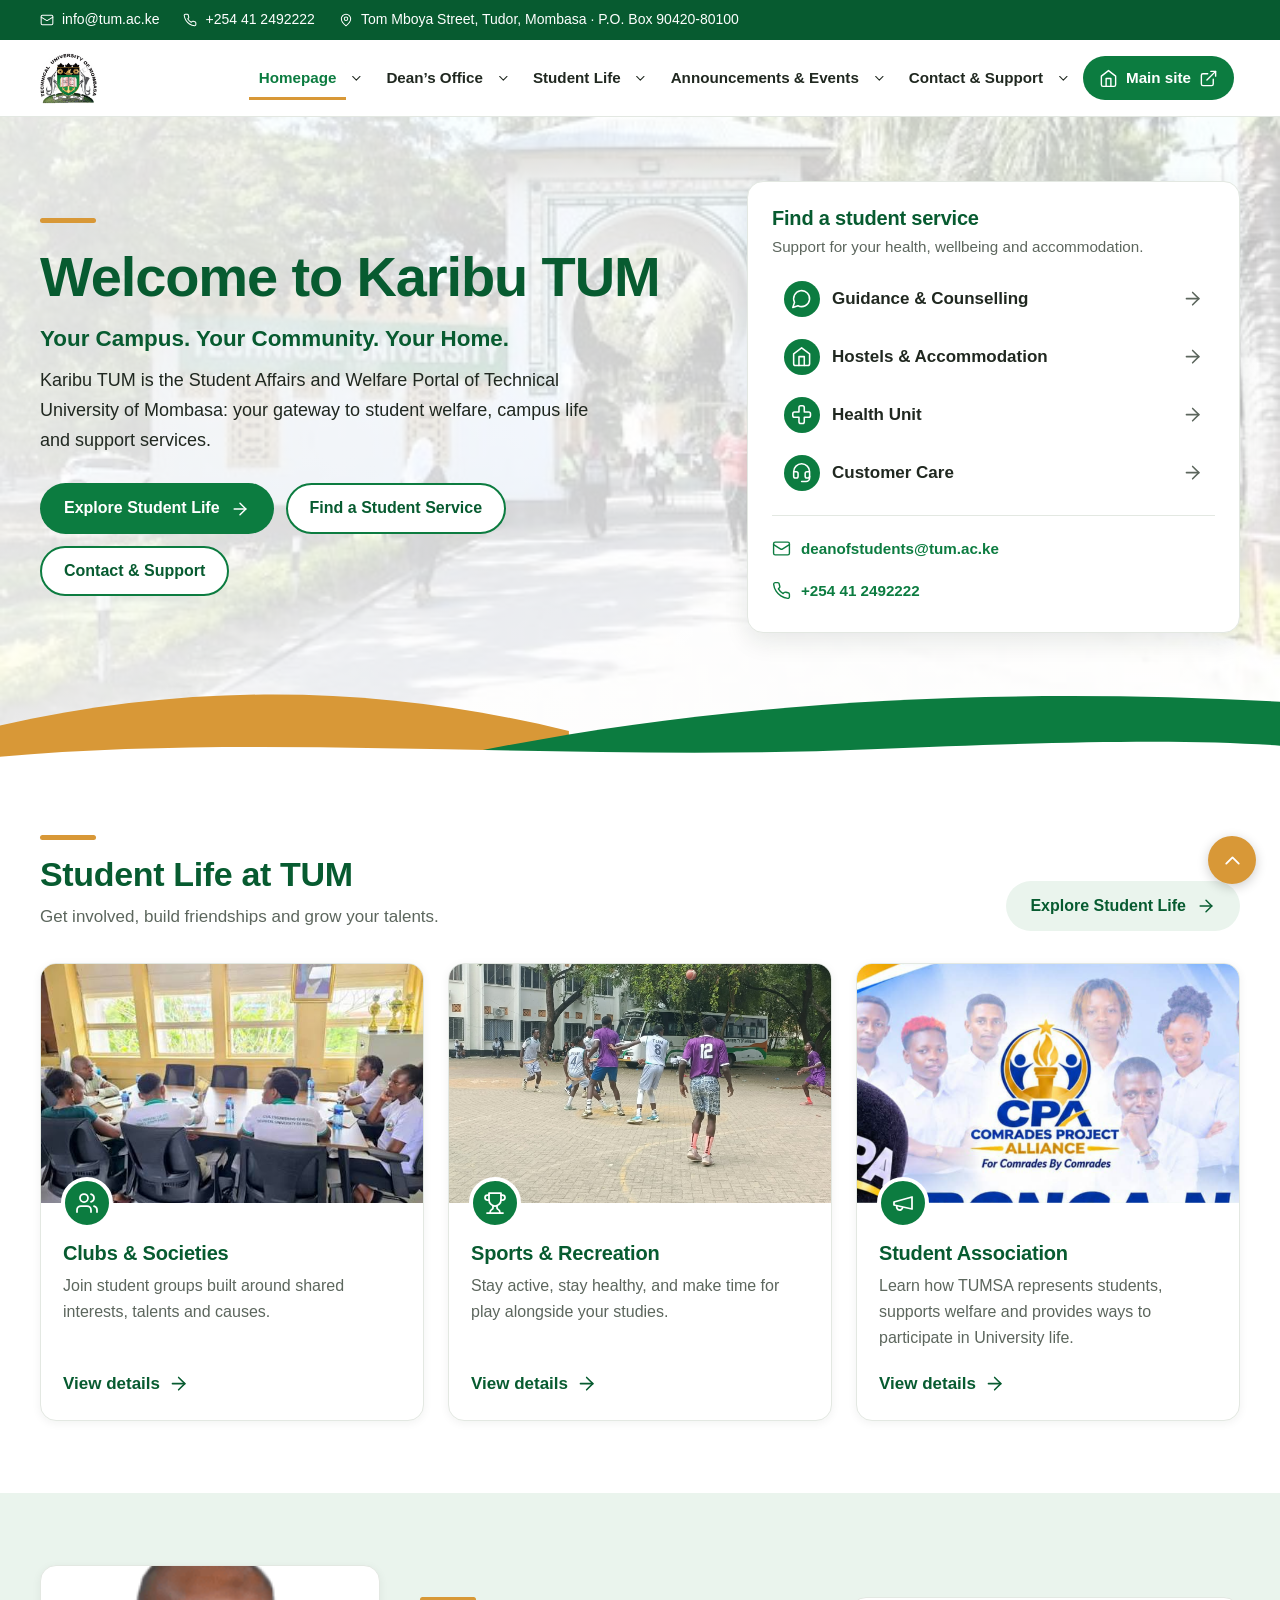
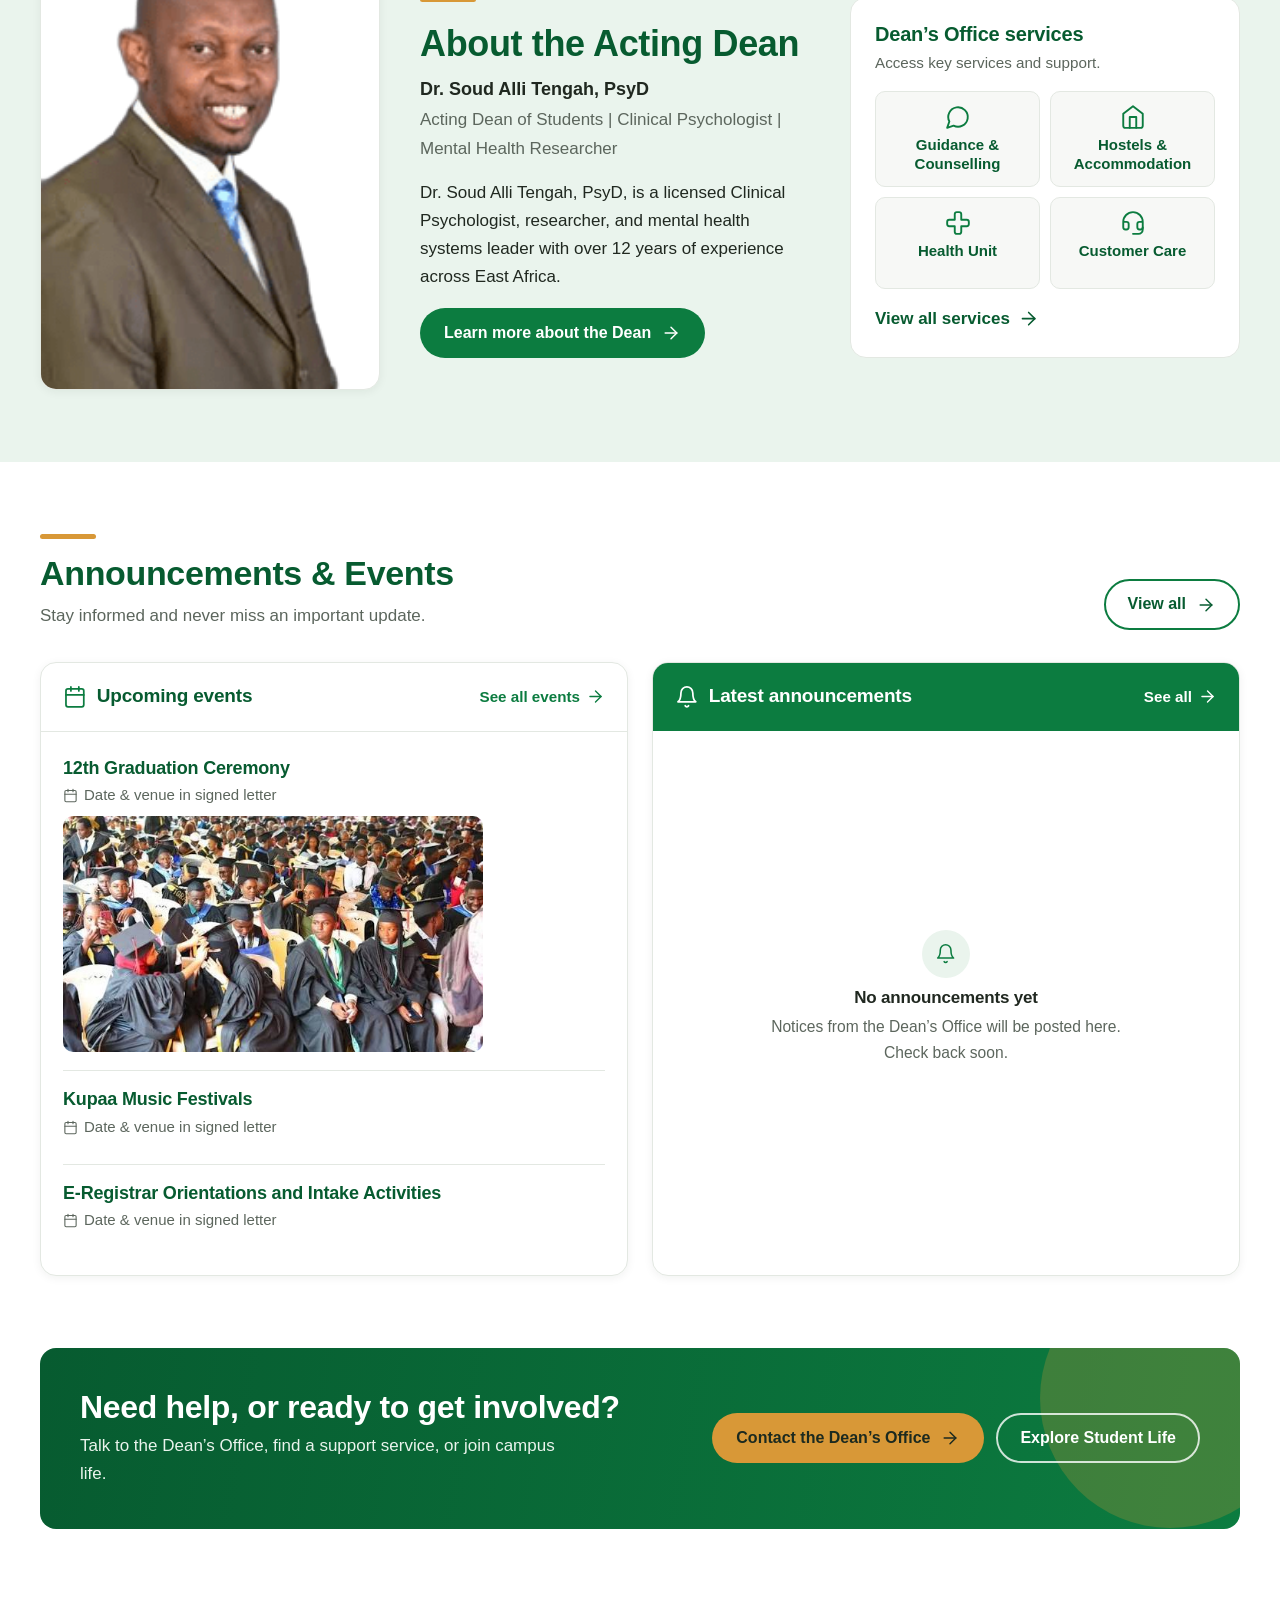
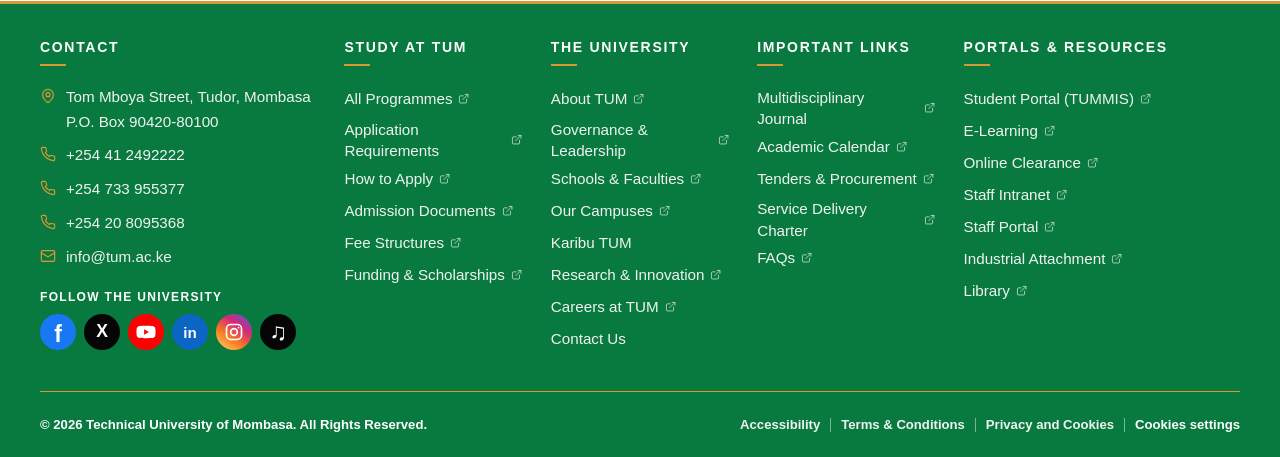
==== commit 9a68e73a: "annoucements and events updated" ====
--- a/index.html
+++ b/index.html
@@ -30,7 +30,7 @@
 </ul></nav>
 </div></header>
 <main id="main" tabindex="-1">
-<section id="welcome" class="hero has-aside homepage-hero" aria-labelledby="page-title"><div class="hero-background" aria-hidden="true"><img src="assets/images/tum gate A.jpg" alt=""></div><svg class="hero-swoosh" viewBox="0 0 1440 120" preserveAspectRatio="none" aria-hidden="true" focusable="false"><path fill="#D89837" d="M0 78 C220 30 430 34 640 84 L640 120 L0 120 Z"/><path fill="#0C7C40" d="M470 120 C760 56 1080 34 1440 52 L1440 120 Z"/><path fill="#FFFFFF" d="M0 112 C300 86 640 118 980 104 C1180 96 1330 92 1440 100 L1440 120 L0 120 Z"/></svg><div class="container hero-inner"><div class="hero-copy"><span class="gold-bar" aria-hidden="true"></span><h1 id="page-title">Welcome to Karibu TUM</h1><p class="tagline">Your Campus. Your Community. Your Home.</p><p class="intro">Karibu TUM is the Student Affairs and Welfare Portal of Technical University of Mombasa: your gateway to student welfare, campus life and support services.</p><div class="btn-row"><a class="btn btn-primary" href="student-life/index.html">Explore Student Life <svg class="icon " viewBox="0 0 24 24" aria-hidden="true" focusable="false"><path d="M5 12h14"/><path d="m12 5 7 7-7 7"/></svg></a><a class="btn btn-secondary" href="student-life/index.html#student-services">Find a Student Service</a><a class="btn btn-secondary" href="contact-support/index.html">Contact &amp; Support</a></div></div><aside class="help-panel" aria-labelledby="help-h"><h2 id="help-h">Find a student service</h2><p>Support for your health, wellbeing and accommodation.</p><ul class="help-list"><li><a href="student-services/guidance-counselling/index.html"><span class="chip"><svg class="icon " viewBox="0 0 24 24" aria-hidden="true" focusable="false"><path d="M7.9 20A9 9 0 1 0 4 16.1L2 22Z"/></svg></span>Guidance &amp; Counselling<span class="go"><svg class="icon " viewBox="0 0 24 24" aria-hidden="true" focusable="false"><path d="M5 12h14"/><path d="m12 5 7 7-7 7"/></svg></span></a></li><li><a href="student-services/hostels-accommodation/index.html"><span class="chip"><svg class="icon " viewBox="0 0 24 24" aria-hidden="true" focusable="false"><path d="m3 9 9-7 9 7v11a2 2 0 0 1-2 2H5a2 2 0 0 1-2-2z"/><polyline points="9 22 9 12 15 12 15 22"/></svg></span>Hostels &amp; Accommodation<span class="go"><svg class="icon " viewBox="0 0 24 24" aria-hidden="true" focusable="false"><path d="M5 12h14"/><path d="m12 5 7 7-7 7"/></svg></span></a></li><li><a href="student-services/health-unit/index.html"><span class="chip"><svg class="icon " viewBox="0 0 24 24" aria-hidden="true" focusable="false"><path d="M11 2a2 2 0 0 0-2 2v5H4a2 2 0 0 0-2 2v2c0 1.1.9 2 2 2h5v5c0 1.1.9 2 2 2h2a2 2 0 0 0 2-2v-5h5a2 2 0 0 0 2-2v-2a2 2 0 0 0-2-2h-5V4a2 2 0 0 0-2-2z"/></svg></span>Health Unit<span class="go"><svg class="icon " viewBox="0 0 24 24" aria-hidden="true" focusable="false"><path d="M5 12h14"/><path d="m12 5 7 7-7 7"/></svg></span></a></li><li><a href="student-services/customer-care/index.html"><span class="chip"><svg class="icon " viewBox="0 0 24 24" aria-hidden="true" focusable="false"><path d="M3 11h3a2 2 0 0 1 2 2v3a2 2 0 0 1-2 2H5a2 2 0 0 1-2-2v-5Zm0 0a9 9 0 1 1 18 0m0 0v5a2 2 0 0 1-2 2h-1a2 2 0 0 1-2-2v-3a2 2 0 0 1 2-2h3Z"/><path d="M21 16v2a4 4 0 0 1-4 4h-5"/></svg></span>Customer Care<span class="go"><svg class="icon " viewBox="0 0 24 24" aria-hidden="true" focusable="false"><path d="M5 12h14"/><path d="m12 5 7 7-7 7"/></svg></span></a></li></ul><div class="help-contact"><a class="" href="mailto:deanofstudents@tum.ac.ke"><svg class="icon " viewBox="0 0 24 24" aria-hidden="true" focusable="false"><rect width="20" height="16" x="2" y="4" rx="2"/><path d="m22 7-8.97 5.7a1.94 1.94 0 0 1-2.06 0L2 7"/></svg><span>deanofstudents@tum.ac.ke</span></a><a class="" href="tel:+254412492222"><svg class="icon " viewBox="0 0 24 24" aria-hidden="true" focusable="false"><path d="M22 16.92v3a2 2 0 0 1-2.18 2 19.79 19.79 0 0 1-8.63-3.07 19.5 19.5 0 0 1-6-6 19.79 19.79 0 0 1-3.07-8.67A2 2 0 0 1 4.11 2h3a2 2 0 0 1 2 1.72c.127.96.361 1.903.7 2.81a2 2 0 0 1-.45 2.11L8.09 9.91a16 16 0 0 0 6 6l1.27-1.27a2 2 0 0 1 2.11-.45c.907.339 1.85.573 2.81.7A2 2 0 0 1 22 16.92z"/></svg><span>+254 41 2492222</span></a></div></aside></div></section><section class="section" id="student-life" aria-labelledby="life-h"><div class="container"><div class="section-head"><div><span class="gold-bar" aria-hidden="true"></span><h2 id="life-h">Student Life at TUM</h2><p>Get involved, build friendships and grow your talents.</p></div><a class="btn btn-soft" href="student-life/index.html">Explore Student Life <svg class="icon " viewBox="0 0 24 24" aria-hidden="true" focusable="false"><path d="M5 12h14"/><path d="m12 5 7 7-7 7"/></svg></a></div><div class="grid grid-3"><article class="card"><div class="card-media"><div class="card-media-inner"><img src="assets/images/civil club.jpg" alt="Civil Engineering Club students at TUM" loading="lazy"></div><span class="card-badge" aria-hidden="true"><svg class="icon " viewBox="0 0 24 24" aria-hidden="true" focusable="false"><path d="M16 21v-2a4 4 0 0 0-4-4H6a4 4 0 0 0-4 4v2"/><circle cx="9" cy="7" r="4"/><path d="M22 21v-2a4 4 0 0 0-3-3.87"/><path d="M16 3.13a4 4 0 0 1 0 7.75"/></svg></span></div><div class="card-body"><h3><a href="student-life/clubs-societies/index.html">Clubs &amp; Societies</a></h3><p>Join student groups built around shared interests, talents and causes.</p><span class="card-action" aria-hidden="true">View details <svg class="icon " viewBox="0 0 24 24" aria-hidden="true" focusable="false"><path d="M5 12h14"/><path d="m12 5 7 7-7 7"/></svg></span></div></article><article class="card"><div class="card-media"><div class="card-media-inner"><img src="assets/images/student-life/games 04.jpeg" alt="Technical University of Mombasa students playing basketball on campus" loading="lazy"></div><span class="card-badge" aria-hidden="true"><svg class="icon " viewBox="0 0 24 24" aria-hidden="true" focusable="false"><path d="M6 9H4.5a2.5 2.5 0 0 1 0-5H6"/><path d="M18 9h1.5a2.5 2.5 0 0 0 0-5H18"/><path d="M4 22h16"/><path d="M10 14.66V17c0 .55-.47.98-.97 1.21C7.85 18.75 7 20.24 7 22"/><path d="M14 14.66V17c0 .55.47.98.97 1.21C16.15 18.75 17 20.24 17 22"/><path d="M18 2H6v7a6 6 0 0 0 12 0V2Z"/></svg></span></div><div class="card-body"><h3><a href="student-life/sports-recreation/index.html">Sports &amp; Recreation</a></h3><p>Stay active, stay healthy, and make time for play alongside your studies.</p><span class="card-action" aria-hidden="true">View details <svg class="icon " viewBox="0 0 24 24" aria-hidden="true" focusable="false"><path d="M5 12h14"/><path d="m12 5 7 7-7 7"/></svg></span></div></article><article class="card"><div class="card-media"><div class="card-media-inner"><img src="screenshots/tumsa.png" alt="TUMSA Comrades Project Alliance student banner" loading="lazy"></div><span class="card-badge" aria-hidden="true"><svg class="icon " viewBox="0 0 24 24" aria-hidden="true" focusable="false"><path d="m3 11 18-5v12L3 14v-3z"/><path d="M11.6 16.8a3 3 0 1 1-5.8-1.6"/></svg></span></div><div class="card-body"><h3><a href="student-life/student-association/index.html">Student Association</a></h3><p>Learn how TUMSA represents students, supports welfare and provides ways to participate in University life.</p><span class="card-action" aria-hidden="true">View details <svg class="icon " viewBox="0 0 24 24" aria-hidden="true" focusable="false"><path d="M5 12h14"/><path d="m12 5 7 7-7 7"/></svg></span></div></article></div></div></section><section class="section section-green" id="about-dean" aria-labelledby="dean-h"><div class="container"><div class="dean-grid"><div class="portrait"><img src="assets/images/Dr Sudi transparent.png" alt="Portrait of Dr. Soud Alli Tengah, PsyD, Acting Dean of Students"></div><div class="dean-copy"><span class="gold-bar" aria-hidden="true"></span><h2 id="dean-h">About the Acting Dean</h2><p class="dean-name">Dr. Soud Alli Tengah, PsyD</p><p class="dean-role">Acting Dean of Students | Clinical Psychologist | Mental Health Researcher</p><p>Dr. Soud Alli Tengah, PsyD, is a licensed Clinical Psychologist, researcher, and mental health systems leader with over 12 years of experience across East Africa.</p><a class="btn btn-primary" href="deans-office/index.html#about-dean">Learn more about the Dean <svg class="icon " viewBox="0 0 24 24" aria-hidden="true" focusable="false"><path d="M5 12h14"/><path d="m12 5 7 7-7 7"/></svg></a></div><div class="side-panel"><h3>Dean’s Office services</h3><p>Access key services and support.</p><div class="mini-services"><a href="student-services/guidance-counselling/index.html"><svg class="icon " viewBox="0 0 24 24" aria-hidden="true" focusable="false"><path d="M7.9 20A9 9 0 1 0 4 16.1L2 22Z"/></svg><span>Guidance &amp; Counselling</span></a><a href="student-services/hostels-accommodation/index.html"><svg class="icon " viewBox="0 0 24 24" aria-hidden="true" focusable="false"><path d="m3 9 9-7 9 7v11a2 2 0 0 1-2 2H5a2 2 0 0 1-2-2z"/><polyline points="9 22 9 12 15 12 15 22"/></svg><span>Hostels &amp; Accommodation</span></a><a href="student-services/health-unit/index.html"><svg class="icon " viewBox="0 0 24 24" aria-hidden="true" focusable="false"><path d="M11 2a2 2 0 0 0-2 2v5H4a2 2 0 0 0-2 2v2c0 1.1.9 2 2 2h5v5c0 1.1.9 2 2 2h2a2 2 0 0 0 2-2v-5h5a2 2 0 0 0 2-2v-2a2 2 0 0 0-2-2h-5V4a2 2 0 0 0-2-2z"/></svg><span>Health Unit</span></a><a href="student-services/customer-care/index.html"><svg class="icon " viewBox="0 0 24 24" aria-hidden="true" focusable="false"><path d="M3 11h3a2 2 0 0 1 2 2v3a2 2 0 0 1-2 2H5a2 2 0 0 1-2-2v-5Zm0 0a9 9 0 1 1 18 0m0 0v5a2 2 0 0 1-2 2h-1a2 2 0 0 1-2-2v-3a2 2 0 0 1 2-2h3Z"/><path d="M21 16v2a4 4 0 0 1-4 4h-5"/></svg><span>Customer Care</span></a></div><a class="text-link" href="deans-office/index.html#services">View all services <svg class="icon " viewBox="0 0 24 24" aria-hidden="true" focusable="false"><path d="M5 12h14"/><path d="m12 5 7 7-7 7"/></svg></a></div></div></div></section><section class="section" id="announcements-events" aria-labelledby="news-h"><div class="container"><div class="section-head"><div><span class="gold-bar" aria-hidden="true"></span><h2 id="news-h">Announcements &amp; Events</h2><p>Stay informed and never miss an important update.</p></div><a class="btn btn-secondary" href="announcements-events/index.html">View all <svg class="icon " viewBox="0 0 24 24" aria-hidden="true" focusable="false"><path d="M5 12h14"/><path d="m12 5 7 7-7 7"/></svg></a></div><div class="two-col"><section class="panel" aria-labelledby="ev-h"><div class="panel-head"><h3 id="ev-h"><svg class="icon " viewBox="0 0 24 24" aria-hidden="true" focusable="false"><rect width="18" height="18" x="3" y="4" rx="2"/><path d="M16 2v4M8 2v4M3 10h18"/></svg>Upcoming events</h3><a href="announcements-events/index.html#events">See all events <svg class="icon " viewBox="0 0 24 24" aria-hidden="true" focusable="false"><path d="M5 12h14"/><path d="m12 5 7 7-7 7"/></svg></a></div><div class="panel-body"><div class="empty" role="status"><span class="chip"><svg class="icon " viewBox="0 0 24 24" aria-hidden="true" focusable="false"><rect width="18" height="18" x="3" y="4" rx="2"/><path d="M16 2v4M8 2v4M3 10h18"/></svg></span><h4>No events scheduled yet</h4><p>Upcoming student events will be listed here as soon as they are confirmed.</p><a class="text-link" href="contact-support/index.html#enquiry">Ask the Dean’s Office about events <svg class="icon " viewBox="0 0 24 24" aria-hidden="true" focusable="false"><path d="M5 12h14"/><path d="m12 5 7 7-7 7"/></svg></a></div></div></section><section class="panel" aria-labelledby="an-h"><div class="panel-head green on-dark"><h3 id="an-h"><svg class="icon " viewBox="0 0 24 24" aria-hidden="true" focusable="false"><path d="M6 8a6 6 0 0 1 12 0c0 7 3 9 3 9H3s3-2 3-9"/><path d="M10.3 21a1.94 1.94 0 0 0 3.4 0"/></svg>Latest announcements</h3><a href="announcements-events/index.html#announcements">See all <svg class="icon " viewBox="0 0 24 24" aria-hidden="true" focusable="false"><path d="M5 12h14"/><path d="m12 5 7 7-7 7"/></svg></a></div><div class="panel-body"><div class="empty" role="status"><span class="chip"><svg class="icon " viewBox="0 0 24 24" aria-hidden="true" focusable="false"><path d="M6 8a6 6 0 0 1 12 0c0 7 3 9 3 9H3s3-2 3-9"/><path d="M10.3 21a1.94 1.94 0 0 0 3.4 0"/></svg></span><h4>No announcements yet</h4><p>Notices from the Dean’s Office will be posted here. Check back soon.</p></div></div></section></div></div></section><div class="cta-wrap"><div class="container"><section class="cta on-dark" aria-labelledby="cta-h"><div><h2 id="cta-h">Need help, or ready to get involved?</h2><p>Talk to the Dean’s Office, find a support service, or join campus life.</p></div><div class="btn-row"><a class="btn btn-gold" href="contact-support/index.html">Contact the Dean’s Office <svg class="icon " viewBox="0 0 24 24" aria-hidden="true" focusable="false"><path d="M5 12h14"/><path d="m12 5 7 7-7 7"/></svg></a><a class="btn btn-outline-light" href="student-life/index.html">Explore Student Life</a></div></section></div></div>
+<section id="welcome" class="hero has-aside homepage-hero" aria-labelledby="page-title"><div class="hero-background" aria-hidden="true"><img src="assets/images/tum gate A.jpg" alt=""></div><svg class="hero-swoosh" viewBox="0 0 1440 120" preserveAspectRatio="none" aria-hidden="true" focusable="false"><path fill="#D89837" d="M0 78 C220 30 430 34 640 84 L640 120 L0 120 Z"/><path fill="#0C7C40" d="M470 120 C760 56 1080 34 1440 52 L1440 120 Z"/><path fill="#FFFFFF" d="M0 112 C300 86 640 118 980 104 C1180 96 1330 92 1440 100 L1440 120 L0 120 Z"/></svg><div class="container hero-inner"><div class="hero-copy"><span class="gold-bar" aria-hidden="true"></span><h1 id="page-title">Welcome to Karibu TUM</h1><p class="tagline">Your Campus. Your Community. Your Home.</p><p class="intro">Karibu TUM is the Student Affairs and Welfare Portal of Technical University of Mombasa: your gateway to student welfare, campus life and support services.</p><div class="btn-row"><a class="btn btn-primary" href="student-life/index.html">Explore Student Life <svg class="icon " viewBox="0 0 24 24" aria-hidden="true" focusable="false"><path d="M5 12h14"/><path d="m12 5 7 7-7 7"/></svg></a><a class="btn btn-secondary" href="student-life/index.html#student-services">Find a Student Service</a><a class="btn btn-secondary" href="contact-support/index.html">Contact &amp; Support</a></div></div><aside class="help-panel" aria-labelledby="help-h"><h2 id="help-h">Find a student service</h2><p>Support for your health, wellbeing and accommodation.</p><ul class="help-list"><li><a href="student-services/guidance-counselling/index.html"><span class="chip"><svg class="icon " viewBox="0 0 24 24" aria-hidden="true" focusable="false"><path d="M7.9 20A9 9 0 1 0 4 16.1L2 22Z"/></svg></span>Guidance &amp; Counselling<span class="go"><svg class="icon " viewBox="0 0 24 24" aria-hidden="true" focusable="false"><path d="M5 12h14"/><path d="m12 5 7 7-7 7"/></svg></span></a></li><li><a href="student-services/hostels-accommodation/index.html"><span class="chip"><svg class="icon " viewBox="0 0 24 24" aria-hidden="true" focusable="false"><path d="m3 9 9-7 9 7v11a2 2 0 0 1-2 2H5a2 2 0 0 1-2-2z"/><polyline points="9 22 9 12 15 12 15 22"/></svg></span>Hostels &amp; Accommodation<span class="go"><svg class="icon " viewBox="0 0 24 24" aria-hidden="true" focusable="false"><path d="M5 12h14"/><path d="m12 5 7 7-7 7"/></svg></span></a></li><li><a href="student-services/health-unit/index.html"><span class="chip"><svg class="icon " viewBox="0 0 24 24" aria-hidden="true" focusable="false"><path d="M11 2a2 2 0 0 0-2 2v5H4a2 2 0 0 0-2 2v2c0 1.1.9 2 2 2h5v5c0 1.1.9 2 2 2h2a2 2 0 0 0 2-2v-5h5a2 2 0 0 0 2-2v-2a2 2 0 0 0-2-2h-5V4a2 2 0 0 0-2-2z"/></svg></span>Health Unit<span class="go"><svg class="icon " viewBox="0 0 24 24" aria-hidden="true" focusable="false"><path d="M5 12h14"/><path d="m12 5 7 7-7 7"/></svg></span></a></li><li><a href="student-services/customer-care/index.html"><span class="chip"><svg class="icon " viewBox="0 0 24 24" aria-hidden="true" focusable="false"><path d="M3 11h3a2 2 0 0 1 2 2v3a2 2 0 0 1-2 2H5a2 2 0 0 1-2-2v-5Zm0 0a9 9 0 1 1 18 0m0 0v5a2 2 0 0 1-2 2h-1a2 2 0 0 1-2-2v-3a2 2 0 0 1 2-2h3Z"/><path d="M21 16v2a4 4 0 0 1-4 4h-5"/></svg></span>Customer Care<span class="go"><svg class="icon " viewBox="0 0 24 24" aria-hidden="true" focusable="false"><path d="M5 12h14"/><path d="m12 5 7 7-7 7"/></svg></span></a></li></ul><div class="help-contact"><a class="" href="mailto:deanofstudents@tum.ac.ke"><svg class="icon " viewBox="0 0 24 24" aria-hidden="true" focusable="false"><rect width="20" height="16" x="2" y="4" rx="2"/><path d="m22 7-8.97 5.7a1.94 1.94 0 0 1-2.06 0L2 7"/></svg><span>deanofstudents@tum.ac.ke</span></a><a class="" href="tel:+254412492222"><svg class="icon " viewBox="0 0 24 24" aria-hidden="true" focusable="false"><path d="M22 16.92v3a2 2 0 0 1-2.18 2 19.79 19.79 0 0 1-8.63-3.07 19.5 19.5 0 0 1-6-6 19.79 19.79 0 0 1-3.07-8.67A2 2 0 0 1 4.11 2h3a2 2 0 0 1 2 1.72c.127.96.361 1.903.7 2.81a2 2 0 0 1-.45 2.11L8.09 9.91a16 16 0 0 0 6 6l1.27-1.27a2 2 0 0 1 2.11-.45c.907.339 1.85.573 2.81.7A2 2 0 0 1 22 16.92z"/></svg><span>+254 41 2492222</span></a></div></aside></div></section><section class="section" id="student-life" aria-labelledby="life-h"><div class="container"><div class="section-head"><div><span class="gold-bar" aria-hidden="true"></span><h2 id="life-h">Student Life at TUM</h2><p>Get involved, build friendships and grow your talents.</p></div><a class="btn btn-soft" href="student-life/index.html">Explore Student Life <svg class="icon " viewBox="0 0 24 24" aria-hidden="true" focusable="false"><path d="M5 12h14"/><path d="m12 5 7 7-7 7"/></svg></a></div><div class="grid grid-3"><article class="card"><div class="card-media"><div class="card-media-inner"><img src="assets/images/civil club.jpg" alt="Civil Engineering Club students at TUM" loading="lazy"></div><span class="card-badge" aria-hidden="true"><svg class="icon " viewBox="0 0 24 24" aria-hidden="true" focusable="false"><path d="M16 21v-2a4 4 0 0 0-4-4H6a4 4 0 0 0-4 4v2"/><circle cx="9" cy="7" r="4"/><path d="M22 21v-2a4 4 0 0 0-3-3.87"/><path d="M16 3.13a4 4 0 0 1 0 7.75"/></svg></span></div><div class="card-body"><h3><a href="student-life/clubs-societies/index.html">Clubs &amp; Societies</a></h3><p>Join student groups built around shared interests, talents and causes.</p><span class="card-action" aria-hidden="true">View details <svg class="icon " viewBox="0 0 24 24" aria-hidden="true" focusable="false"><path d="M5 12h14"/><path d="m12 5 7 7-7 7"/></svg></span></div></article><article class="card"><div class="card-media"><div class="card-media-inner"><img src="assets/images/student-life/games 04.jpeg" alt="Technical University of Mombasa students playing basketball on campus" loading="lazy"></div><span class="card-badge" aria-hidden="true"><svg class="icon " viewBox="0 0 24 24" aria-hidden="true" focusable="false"><path d="M6 9H4.5a2.5 2.5 0 0 1 0-5H6"/><path d="M18 9h1.5a2.5 2.5 0 0 0 0-5H18"/><path d="M4 22h16"/><path d="M10 14.66V17c0 .55-.47.98-.97 1.21C7.85 18.75 7 20.24 7 22"/><path d="M14 14.66V17c0 .55.47.98.97 1.21C16.15 18.75 17 20.24 17 22"/><path d="M18 2H6v7a6 6 0 0 0 12 0V2Z"/></svg></span></div><div class="card-body"><h3><a href="student-life/sports-recreation/index.html">Sports &amp; Recreation</a></h3><p>Stay active, stay healthy, and make time for play alongside your studies.</p><span class="card-action" aria-hidden="true">View details <svg class="icon " viewBox="0 0 24 24" aria-hidden="true" focusable="false"><path d="M5 12h14"/><path d="m12 5 7 7-7 7"/></svg></span></div></article><article class="card"><div class="card-media"><div class="card-media-inner"><img src="screenshots/tumsa.png" alt="TUMSA Comrades Project Alliance student banner" loading="lazy"></div><span class="card-badge" aria-hidden="true"><svg class="icon " viewBox="0 0 24 24" aria-hidden="true" focusable="false"><path d="m3 11 18-5v12L3 14v-3z"/><path d="M11.6 16.8a3 3 0 1 1-5.8-1.6"/></svg></span></div><div class="card-body"><h3><a href="student-life/student-association/index.html">Student Association</a></h3><p>Learn how TUMSA represents students, supports welfare and provides ways to participate in University life.</p><span class="card-action" aria-hidden="true">View details <svg class="icon " viewBox="0 0 24 24" aria-hidden="true" focusable="false"><path d="M5 12h14"/><path d="m12 5 7 7-7 7"/></svg></span></div></article></div></div></section><section class="section section-green" id="about-dean" aria-labelledby="dean-h"><div class="container"><div class="dean-grid"><div class="portrait"><img src="assets/images/Dr Sudi transparent.png" alt="Portrait of Dr. Soud Alli Tengah, PsyD, Acting Dean of Students"></div><div class="dean-copy"><span class="gold-bar" aria-hidden="true"></span><h2 id="dean-h">About the Acting Dean</h2><p class="dean-name">Dr. Soud Alli Tengah, PsyD</p><p class="dean-role">Acting Dean of Students | Clinical Psychologist | Mental Health Researcher</p><p>Dr. Soud Alli Tengah, PsyD, is a licensed Clinical Psychologist, researcher, and mental health systems leader with over 12 years of experience across East Africa.</p><a class="btn btn-primary" href="deans-office/index.html#about-dean">Learn more about the Dean <svg class="icon " viewBox="0 0 24 24" aria-hidden="true" focusable="false"><path d="M5 12h14"/><path d="m12 5 7 7-7 7"/></svg></a></div><div class="side-panel"><h3>Dean’s Office services</h3><p>Access key services and support.</p><div class="mini-services"><a href="student-services/guidance-counselling/index.html"><svg class="icon " viewBox="0 0 24 24" aria-hidden="true" focusable="false"><path d="M7.9 20A9 9 0 1 0 4 16.1L2 22Z"/></svg><span>Guidance &amp; Counselling</span></a><a href="student-services/hostels-accommodation/index.html"><svg class="icon " viewBox="0 0 24 24" aria-hidden="true" focusable="false"><path d="m3 9 9-7 9 7v11a2 2 0 0 1-2 2H5a2 2 0 0 1-2-2z"/><polyline points="9 22 9 12 15 12 15 22"/></svg><span>Hostels &amp; Accommodation</span></a><a href="student-services/health-unit/index.html"><svg class="icon " viewBox="0 0 24 24" aria-hidden="true" focusable="false"><path d="M11 2a2 2 0 0 0-2 2v5H4a2 2 0 0 0-2 2v2c0 1.1.9 2 2 2h5v5c0 1.1.9 2 2 2h2a2 2 0 0 0 2-2v-5h5a2 2 0 0 0 2-2v-2a2 2 0 0 0-2-2h-5V4a2 2 0 0 0-2-2z"/></svg><span>Health Unit</span></a><a href="student-services/customer-care/index.html"><svg class="icon " viewBox="0 0 24 24" aria-hidden="true" focusable="false"><path d="M3 11h3a2 2 0 0 1 2 2v3a2 2 0 0 1-2 2H5a2 2 0 0 1-2-2v-5Zm0 0a9 9 0 1 1 18 0m0 0v5a2 2 0 0 1-2 2h-1a2 2 0 0 1-2-2v-3a2 2 0 0 1 2-2h3Z"/><path d="M21 16v2a4 4 0 0 1-4 4h-5"/></svg><span>Customer Care</span></a></div><a class="text-link" href="deans-office/index.html#services">View all services <svg class="icon " viewBox="0 0 24 24" aria-hidden="true" focusable="false"><path d="M5 12h14"/><path d="m12 5 7 7-7 7"/></svg></a></div></div></div></section><section class="section" id="announcements-events" aria-labelledby="news-h"><div class="container"><div class="section-head"><div><span class="gold-bar" aria-hidden="true"></span><h2 id="news-h">Announcements &amp; Events</h2><p>Stay informed and never miss an important update.</p></div><a class="btn btn-secondary" href="announcements-events/index.html">View all <svg class="icon " viewBox="0 0 24 24" aria-hidden="true" focusable="false"><path d="M5 12h14"/><path d="m12 5 7 7-7 7"/></svg></a></div><div class="two-col"><section class="panel" aria-labelledby="ev-h"><div class="panel-head"><h3 id="ev-h"><svg class="icon " viewBox="0 0 24 24" aria-hidden="true" focusable="false"><rect width="18" height="18" x="3" y="4" rx="2"/><path d="M16 2v4M8 2v4M3 10h18"/></svg>Upcoming events</h3><a href="announcements-events/index.html#events">See all events <svg class="icon " viewBox="0 0 24 24" aria-hidden="true" focusable="false"><path d="M5 12h14"/><path d="m12 5 7 7-7 7"/></svg></a></div><div class="panel-body"><ul class="event-list"><li class="event-row event-row-no-date"><div><h4>12th Graduation Ceremony</h4><div class="event-meta"><span><svg class="icon " viewBox="0 0 24 24" aria-hidden="true" focusable="false"><rect width="18" height="18" x="3" y="4" rx="2"/><path d="M16 2v4M8 2v4M3 10h18"/></svg>Date &amp; venue in signed letter</span></div><img src="assets/images/graduation.jpg" alt="Graduating students gathered for a TUM graduation ceremony" loading="lazy"></div></li><li class="event-row event-row-no-date"><div><h4>Kupaa Music Festivals</h4><div class="event-meta"><span><svg class="icon " viewBox="0 0 24 24" aria-hidden="true" focusable="false"><rect width="18" height="18" x="3" y="4" rx="2"/><path d="M16 2v4M8 2v4M3 10h18"/></svg>Date &amp; venue in signed letter</span></div></div></li><li class="event-row event-row-no-date"><div><h4>E-Registrar Orientations and Intake Activities</h4><div class="event-meta"><span><svg class="icon " viewBox="0 0 24 24" aria-hidden="true" focusable="false"><rect width="18" height="18" x="3" y="4" rx="2"/><path d="M16 2v4M8 2v4M3 10h18"/></svg>Date &amp; venue in signed letter</span></div></div></li></ul></div></section><section class="panel" aria-labelledby="an-h"><div class="panel-head green on-dark"><h3 id="an-h"><svg class="icon " viewBox="0 0 24 24" aria-hidden="true" focusable="false"><path d="M6 8a6 6 0 0 1 12 0c0 7 3 9 3 9H3s3-2 3-9"/><path d="M10.3 21a1.94 1.94 0 0 0 3.4 0"/></svg>Latest announcements</h3><a href="announcements-events/index.html#announcements">See all <svg class="icon " viewBox="0 0 24 24" aria-hidden="true" focusable="false"><path d="M5 12h14"/><path d="m12 5 7 7-7 7"/></svg></a></div><div class="panel-body"><div class="empty" role="status"><span class="chip"><svg class="icon " viewBox="0 0 24 24" aria-hidden="true" focusable="false"><path d="M6 8a6 6 0 0 1 12 0c0 7 3 9 3 9H3s3-2 3-9"/><path d="M10.3 21a1.94 1.94 0 0 0 3.4 0"/></svg></span><h4>No announcements yet</h4><p>Notices from the Dean’s Office will be posted here. Check back soon.</p></div></div></section></div></div></section><div class="cta-wrap"><div class="container"><section class="cta on-dark" aria-labelledby="cta-h"><div><h2 id="cta-h">Need help, or ready to get involved?</h2><p>Talk to the Dean’s Office, find a support service, or join campus life.</p></div><div class="btn-row"><a class="btn btn-gold" href="contact-support/index.html">Contact the Dean’s Office <svg class="icon " viewBox="0 0 24 24" aria-hidden="true" focusable="false"><path d="M5 12h14"/><path d="m12 5 7 7-7 7"/></svg></a><a class="btn btn-outline-light" href="student-life/index.html">Explore Student Life</a></div></section></div></div>
 </main>
 <footer class="site-footer on-dark"><div class="container">
 <div class="footer-top">
--- a/assets/css/styles.css
+++ b/assets/css/styles.css
@@ -312,6 +312,25 @@
 .event-meta .icon { width: 1em; height: 1em; }
 .event-row p, .notice p { margin-bottom: 8px; }
 .event-row img { border-radius: var(--radius-md); margin-top: 8px; aspect-ratio: 16 / 9; object-fit: cover; width: 100%; max-width: 420px; }
+.event-row-no-date { grid-template-columns: minmax(0, 1fr); }
+.event-feature-heading { margin-bottom: 32px; text-align: center; }
+.event-feature-heading > span { display: block; margin-bottom: 6px; color: var(--brand-green); font-size: 0.9375rem; font-weight: 700; }
+.event-feature-heading h2 { margin-bottom: 8px; font-size: clamp(1.75rem, 3vw, 2.25rem); }
+.event-feature-heading p { margin: 0; color: var(--color-muted); }
+.event-card { display: flex; min-width: 0; flex-direction: column; overflow: hidden; border: 1px solid var(--color-border); border-radius: var(--radius-lg); background: #fff; box-shadow: var(--shadow-card); }
+.event-card-media { aspect-ratio: 16 / 9; overflow: hidden; background: var(--color-green-soft); }
+.event-card-media > img { width: 100%; height: 100%; object-fit: cover; }
+.event-card-art { display: grid; width: 100%; height: 100%; place-items: center; color: var(--brand-green); background: radial-gradient(circle at 85% 15%, rgba(216,152,55,0.22) 0 70px, transparent 71px), radial-gradient(circle at 10% 95%, rgba(12,124,64,0.14) 0 110px, transparent 111px), var(--color-green-soft); }
+.event-card-art .icon { width: 52px; height: 52px; stroke-width: 1.5; }
+.event-card-body { display: flex; flex: 1; flex-direction: column; gap: 12px; padding: 18px; }
+.event-card-body h3 { font-size: 1.125rem; }
+.event-card-meta { display: grid; gap: 8px; color: var(--color-muted); font-size: 0.8125rem; }
+.event-card-meta span { display: flex; align-items: flex-start; gap: 7px; }
+.event-card-meta .icon { width: 16px; height: 16px; flex: none; }
+.event-card-action { display: flex; flex-wrap: wrap; align-items: center; gap: 10px; margin-top: auto; padding-top: 4px; }
+.event-card-action .btn { min-height: 40px; padding: 8px 16px; font-size: 0.9375rem; }
+.event-card-action button:disabled { cursor: not-allowed; opacity: 0.62; }
+.event-letter-status { color: var(--color-muted); font-size: 0.8125rem; }
 
 .notice { display: grid; grid-template-columns: 28px minmax(0, 1fr); gap: 14px; padding: 16px 0; border-bottom: 1px solid var(--color-border); }
 .notice:last-child { border-bottom: 0; }
@@ -422,6 +441,11 @@
 .fact dd a { font-weight: 600; }
 .fact .pending { display: inline-flex; align-items: center; gap: 6px; font-style: normal; }
 .fact-list { margin: 0; display: grid; gap: 18px; }
+.club-venue-list { gap: 10px; }
+.club-venue-list > div { padding-bottom: 10px; border-bottom: 1px solid var(--color-border); }
+.club-venue-list > div:last-child { padding-bottom: 0; border-bottom: 0; }
+.club-venue-list dt { color: var(--color-green-dark); font-size: 0.9375rem; font-weight: 700; line-height: 1.35; }
+.club-venue-list dd { font-size: 0.875rem; }
 .alert { display: grid; grid-template-columns: 24px minmax(0, 1fr); gap: 12px; padding: 14px 16px; border-radius: var(--radius-md); background: var(--color-gold-soft); border: 1px solid var(--brand-gold); color: #4a3008; margin-top: 20px; }
 .alert strong { color: #4a3008; }
 .alert .icon { margin-top: 2px; }
@@ -429,6 +453,8 @@
 .callout { background: var(--color-green-soft); border-radius: var(--radius-md); padding: 16px 18px; margin-top: 20px; }
 .callout h3 { margin: 0 0 4px; font-size: 1.0625rem; }
 .callout p { margin: 0; }
+.club-benefits ul { display: grid; gap: 6px; margin-top: 8px; padding-left: 20px; list-style: disc; }
+.club-benefits li { line-height: 1.45; }
 
 .gallery { display: grid; grid-template-columns: repeat(auto-fill, minmax(240px, 1fr)); gap: 16px; }
 .gallery figure { margin: 0; }
